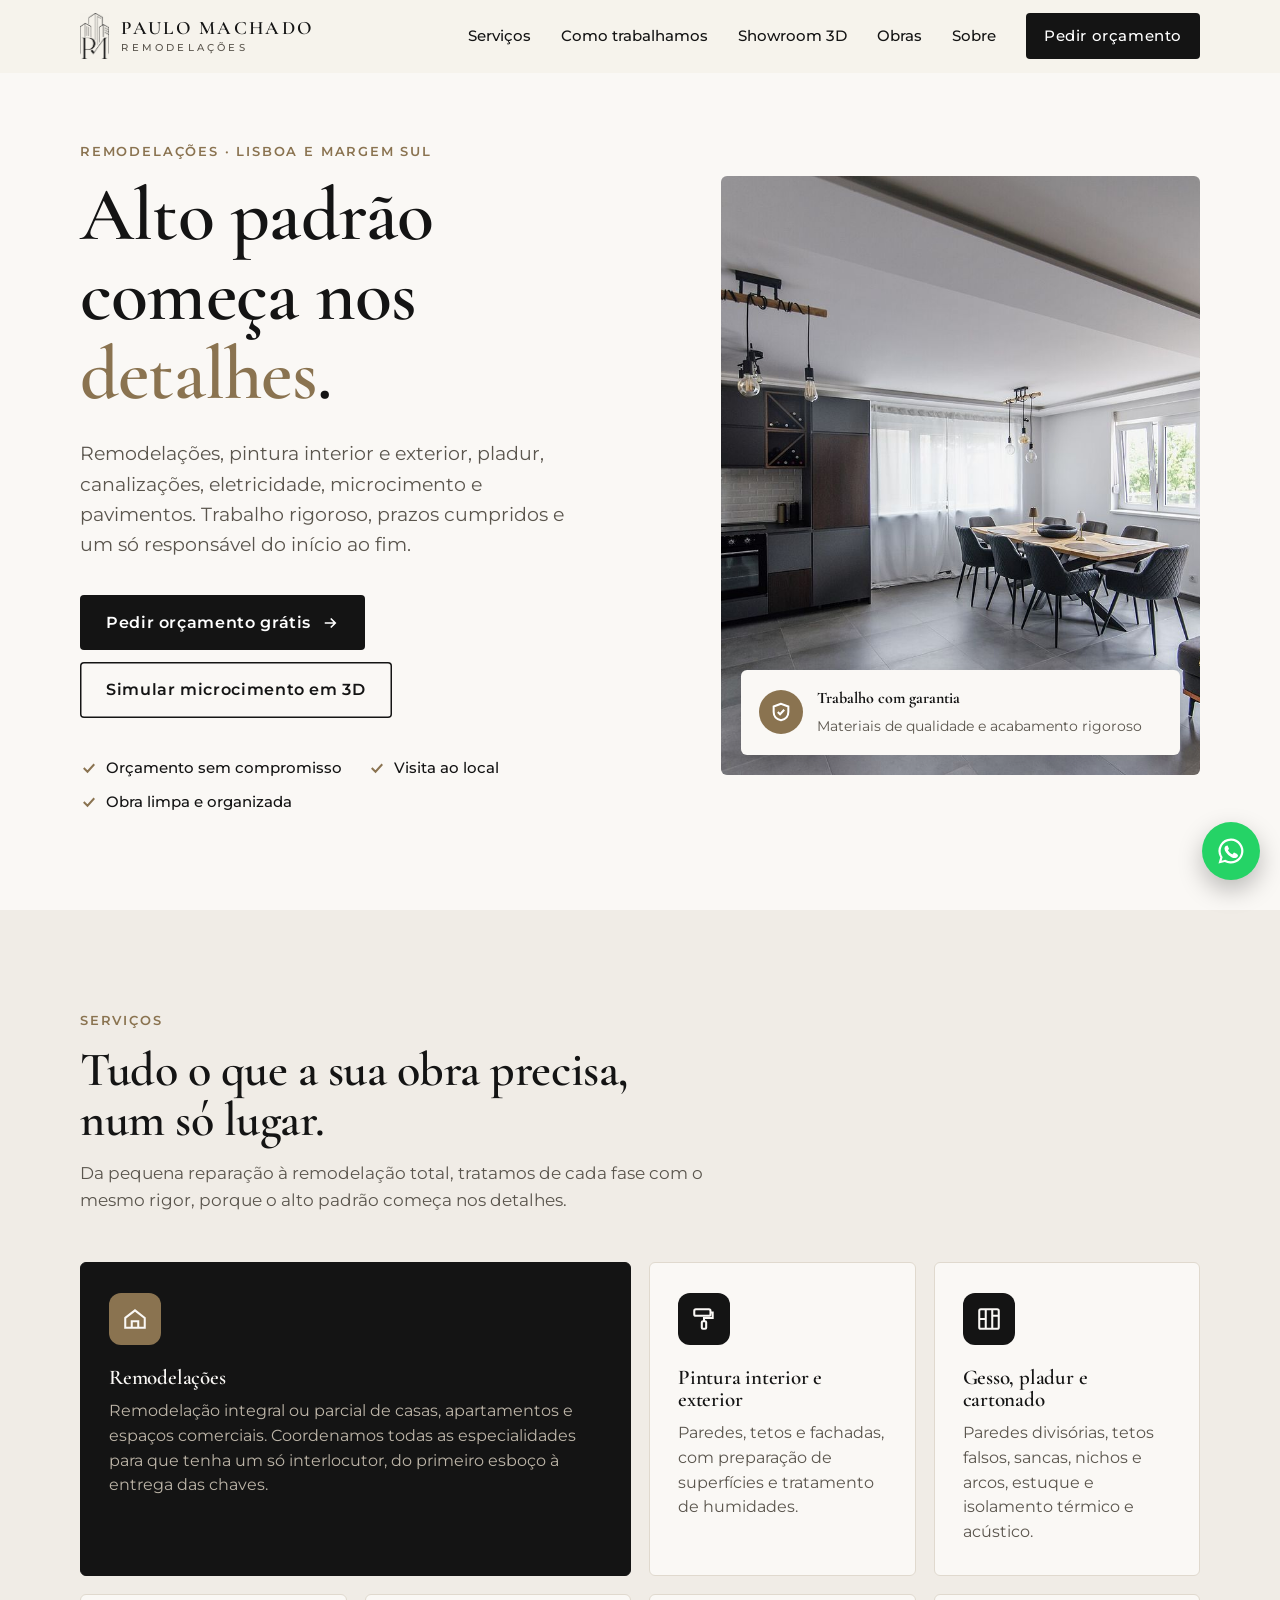
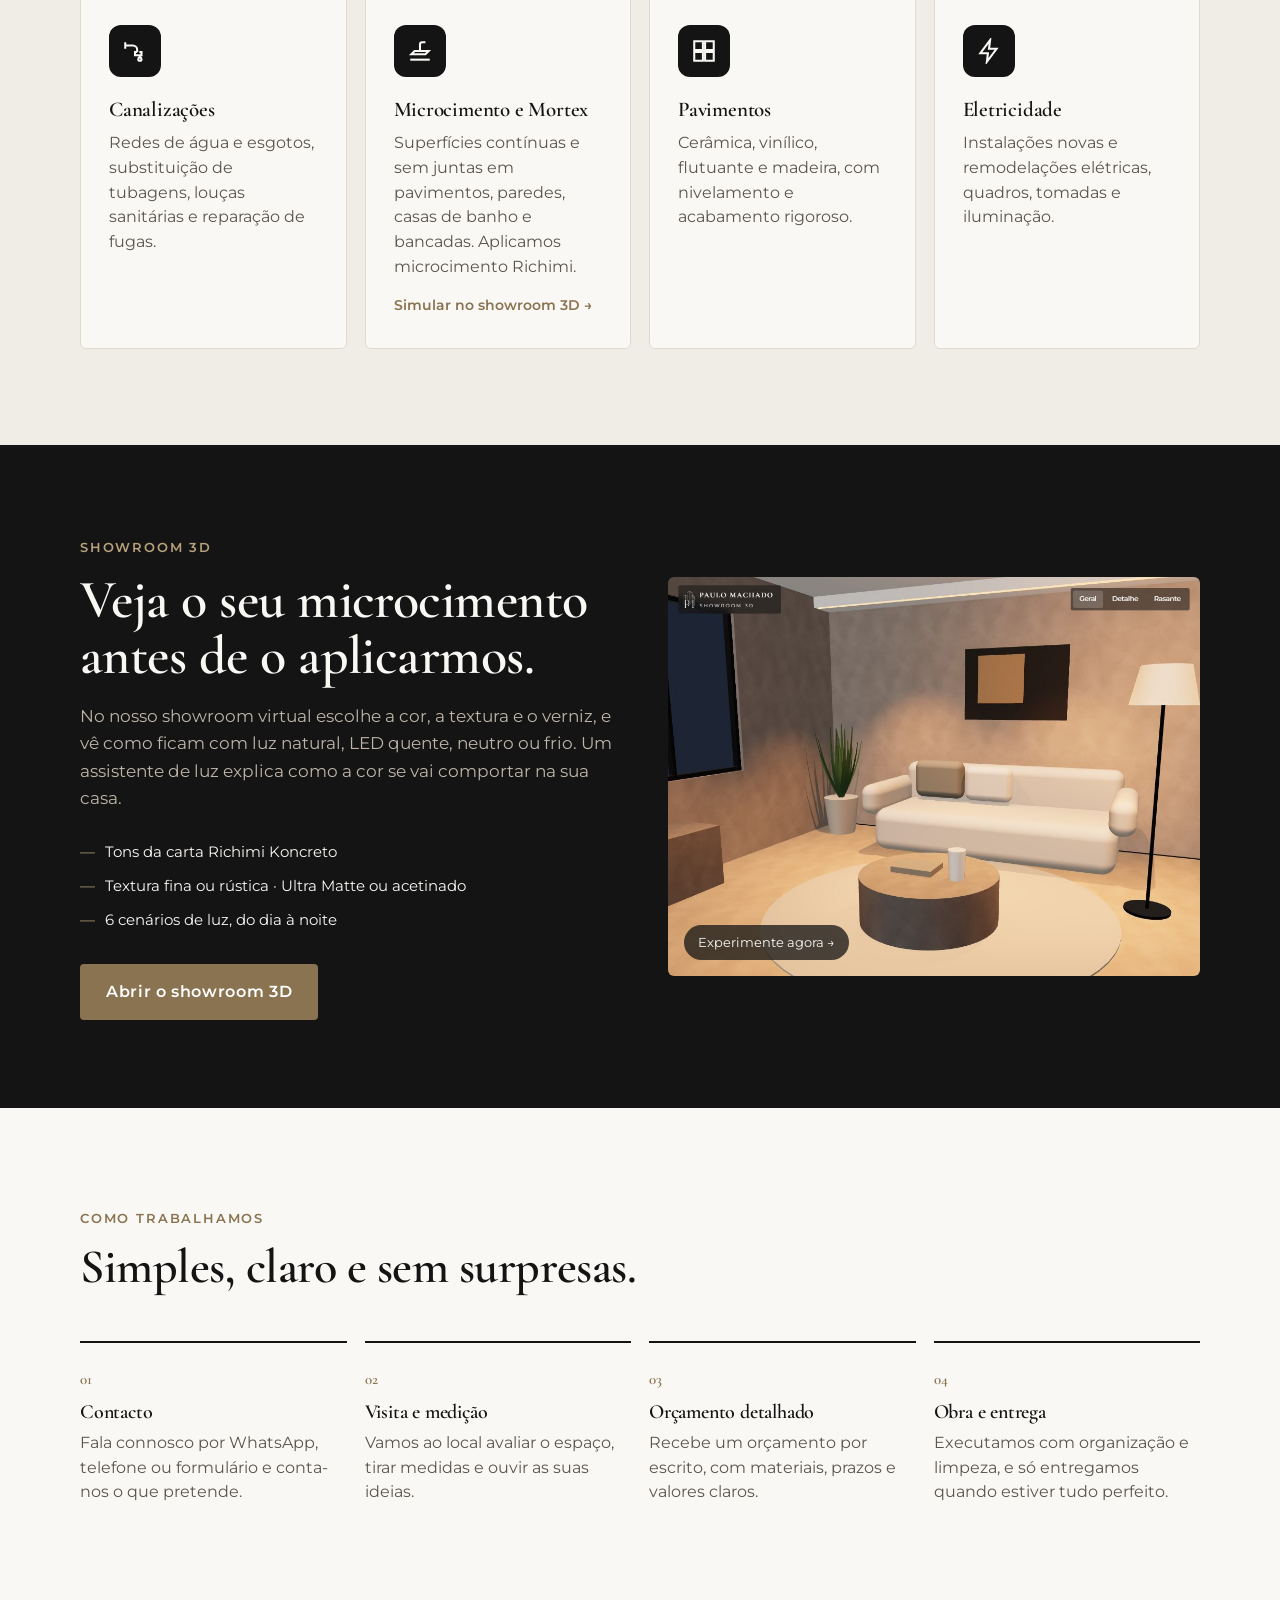
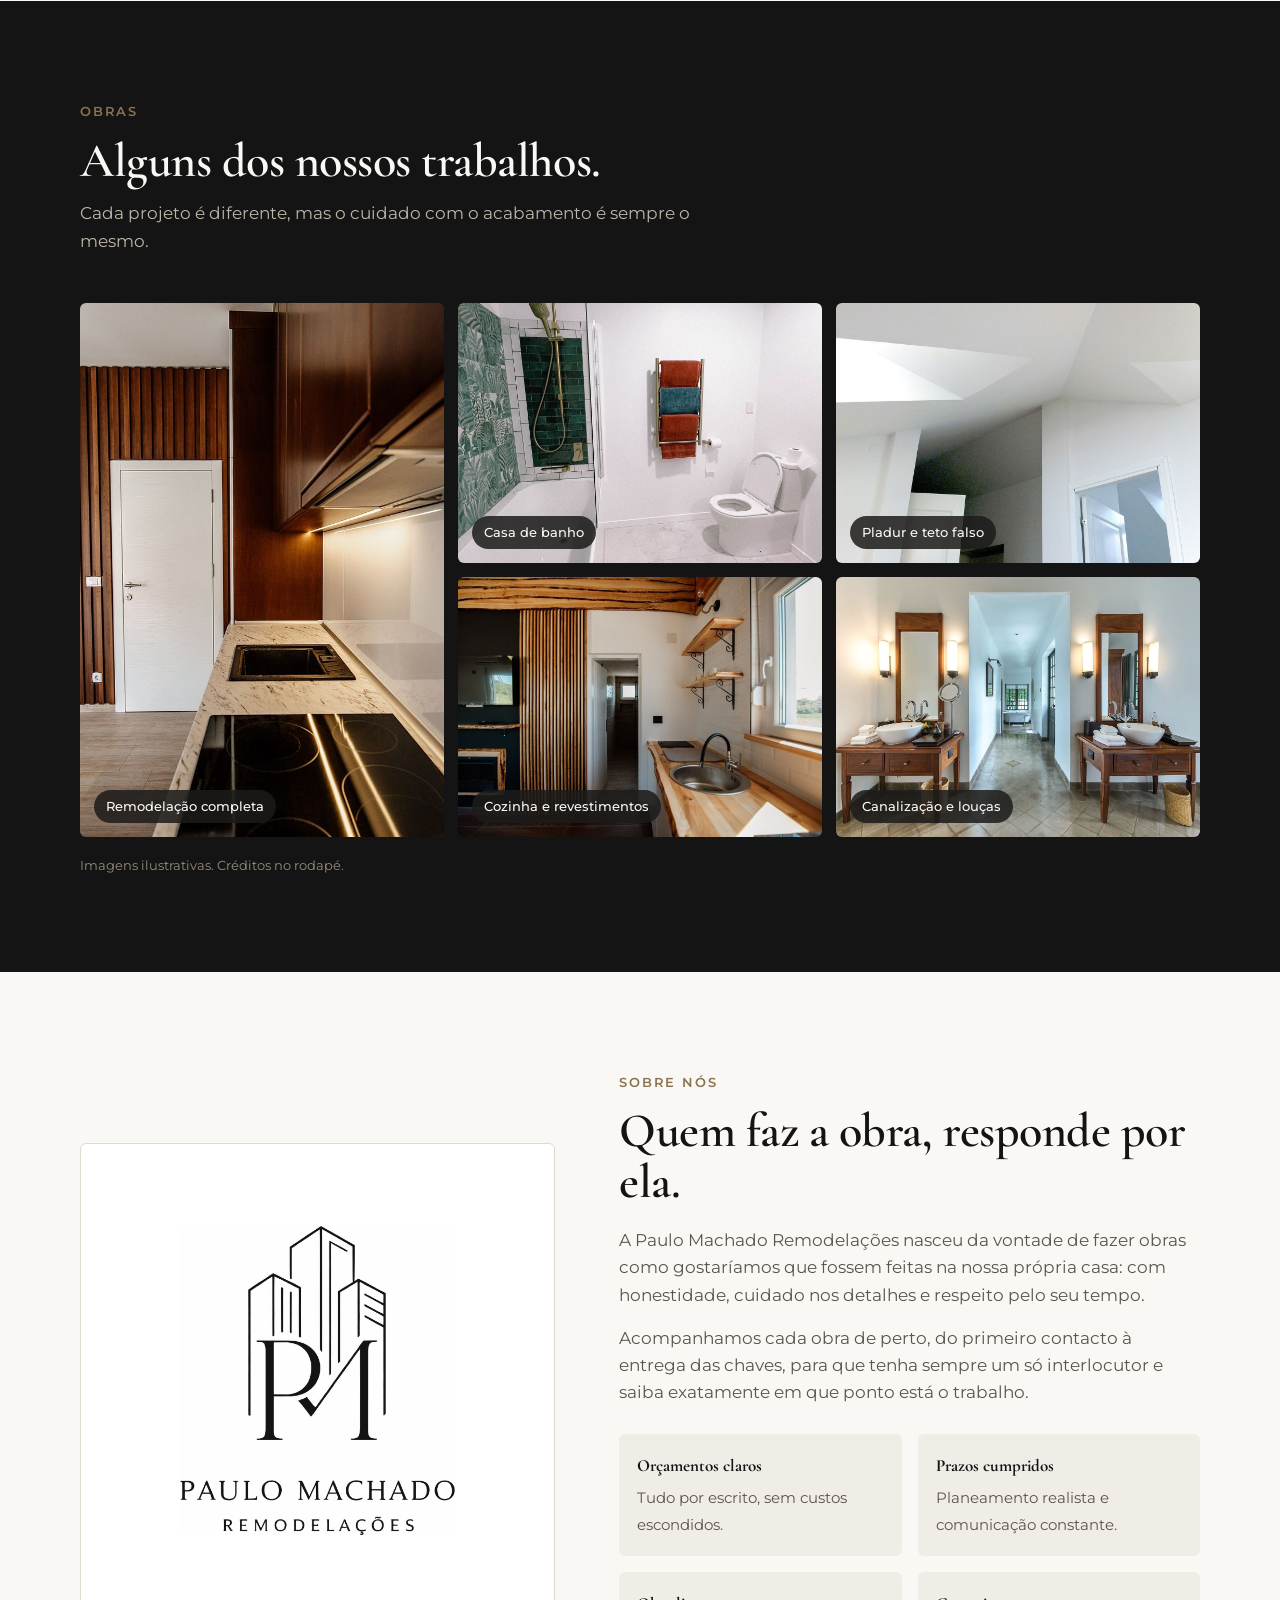
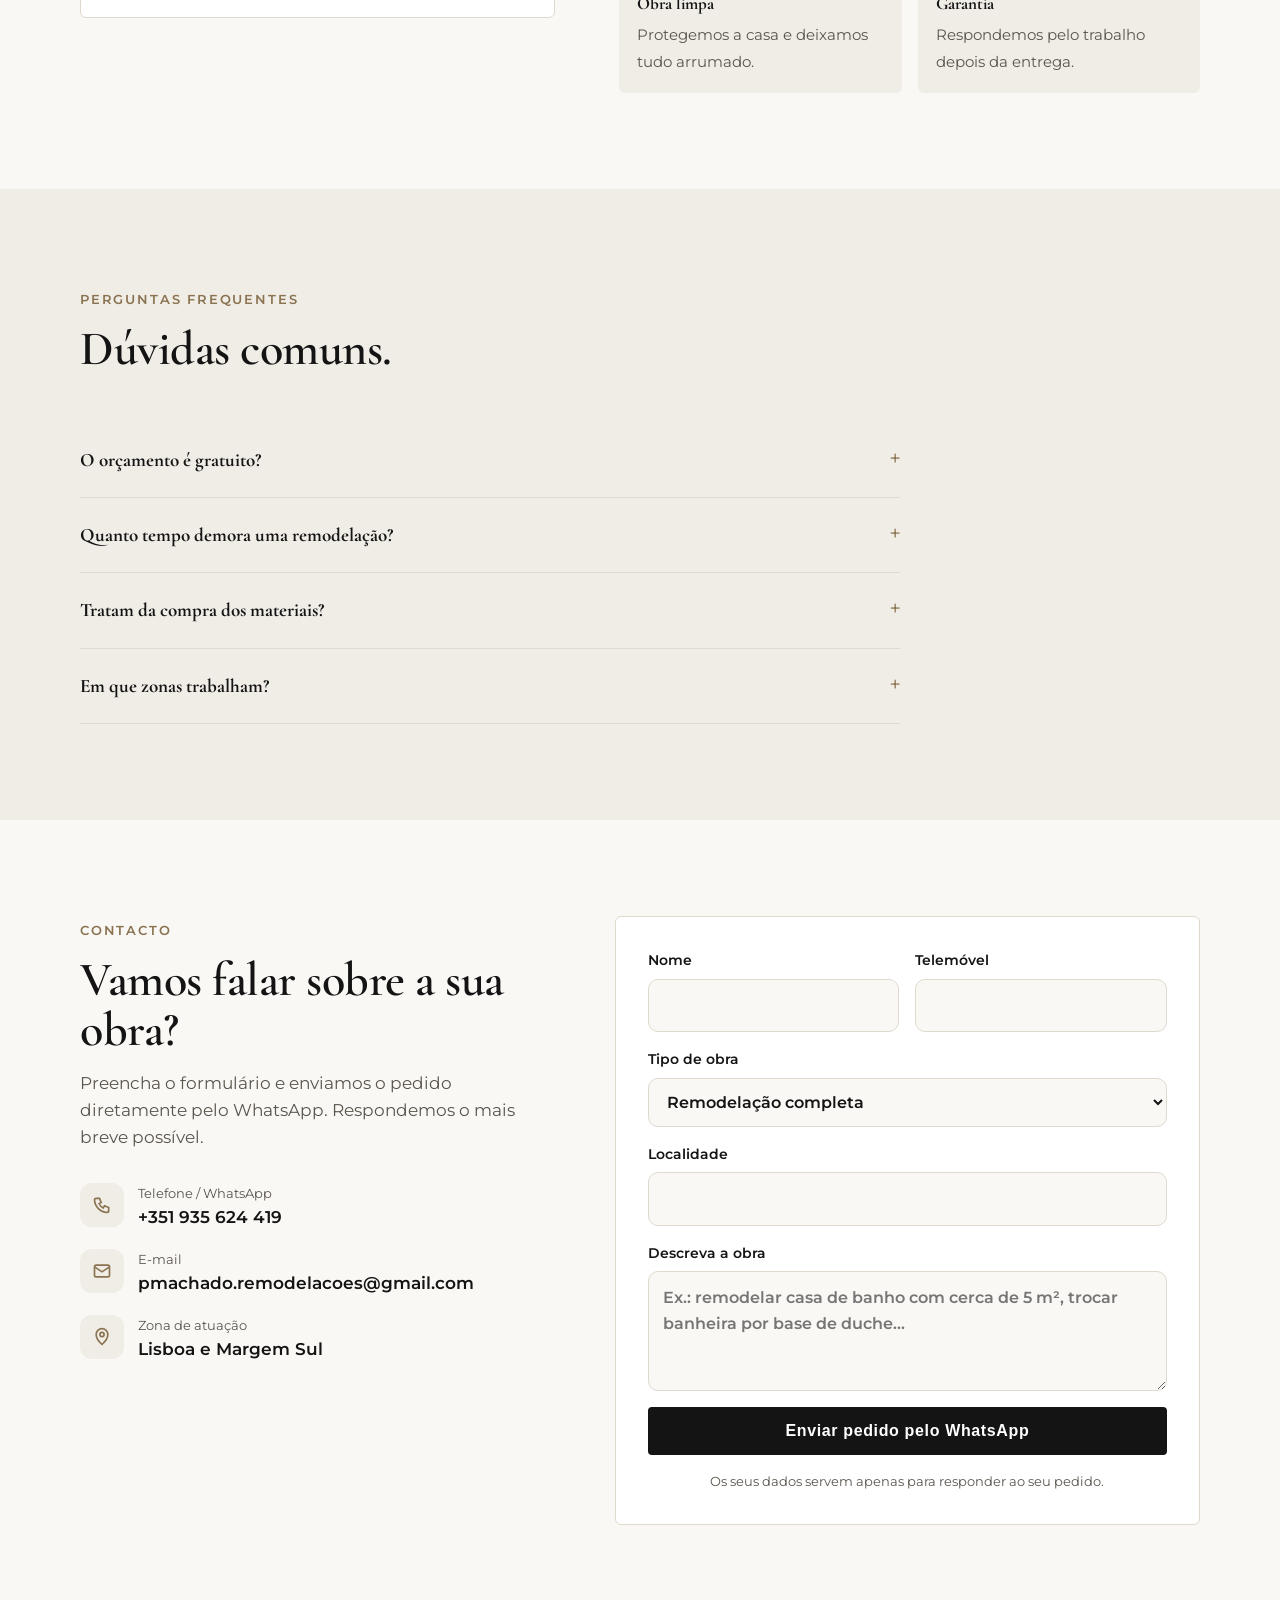
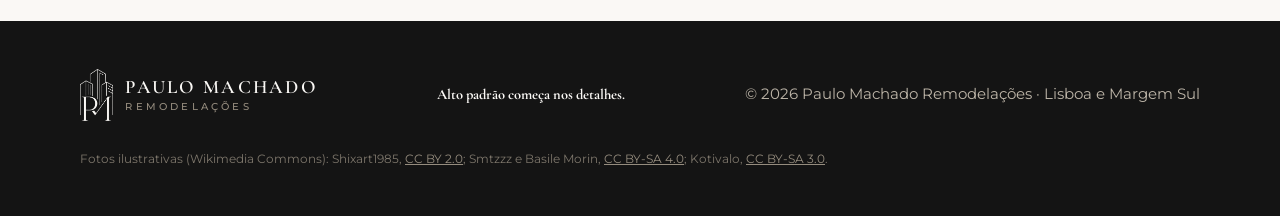
==== index.html @ bcd4f2b0 "Site Paulo Machado Remodelações com showroom 3D de microcimento Co-Authored-By: Claude Opus 5.5 <nor" ====
<!doctype html>
<html lang="pt-PT">
<head>
<meta charset="utf-8">
<meta name="viewport" content="width=device-width, initial-scale=1">
<title>Paulo Machado Remodelações</title>
<meta name="description" content="Paulo Machado Remodelações, Lisboa e Margem Sul: remodelações, pintura interior e exterior, pladur, canalizações, microcimento, pavimentos e eletricidade. Alto padrão começa nos detalhes. Orçamento grátis.">
<link rel="icon" type="image/png" href="img/icone.png">
<link rel="apple-touch-icon" href="img/icone.png">
<meta property="og:image" content="https://pmremodelacoes.pt/img/hero.jpg">
<link rel="canonical" href="https://pmremodelacoes.pt/">
<meta property="og:title" content="Paulo Machado Remodelações">
<meta property="og:description" content="Alto padrão começa nos detalhes. Remodelações em Lisboa e Margem Sul.">
<meta property="og:type" content="website">
<meta property="og:url" content="https://pmremodelacoes.pt/">
<script type="application/ld+json">
{"@context":"https://schema.org","@type":"HomeAndConstructionBusiness","name":"Paulo Machado Remodelações","slogan":"Alto padrão começa nos detalhes","url":"https://pmremodelacoes.pt/","telephone":"+351935624419","email":"pmachado.remodelacoes@gmail.com","areaServed":["Lisboa","Almada","Seixal","Barreiro","Moita","Montijo","Sesimbra","Palmela","Setúbal"],"address":{"@type":"PostalAddress","addressRegion":"Lisboa e Setúbal","addressCountry":"PT"}}
</script>
<link rel="preconnect" href="https://fonts.googleapis.com">
<link rel="preconnect" href="https://fonts.gstatic.com" crossorigin>
<link href="https://fonts.googleapis.com/css2?family=Cormorant+Garamond:wght@500;600;700&family=Montserrat:wght@400;500;600&display=swap" rel="stylesheet">
<style>
:root{
  --bg:#faf8f5; --bg2:#f0ece6; --ink:#141414; --ink2:#5a554d; --line:#e0d9ce;
  --acc:#8a7350; --acc-d:#6f5b3c; --acc-l:#b8a27c; --dark:#141414; --on-dark:#faf8f5;
  --r:6px; --max:1160px;
}
*{box-sizing:border-box;margin:0;padding:0}
html{scroll-behavior:smooth}
body{background:var(--bg);color:var(--ink);font:400 17px/1.6 Montserrat,system-ui,sans-serif;-webkit-font-smoothing:antialiased}
h1,h2,h3{font-family:'Cormorant Garamond',Georgia,serif;font-weight:600;line-height:1.05;letter-spacing:-.01em}
a{color:inherit}
img,svg{display:block}
.wrap{max-width:var(--max);margin:0 auto;padding:0 20px}
.btn{display:inline-flex;align-items:center;gap:10px;background:var(--dark);color:#fff;text-decoration:none;font-weight:600;padding:15px 26px;border-radius:4px;letter-spacing:.04em;border:0;cursor:pointer;font-size:16px;transition:background .2s,transform .2s}
.btn:hover{background:var(--acc);transform:translateY(-1px)}
.btn.ghost{background:transparent;color:var(--ink);box-shadow:inset 0 0 0 1.5px var(--ink)}
.btn.ghost:hover{background:var(--ink);color:var(--bg)}
.eyebrow{display:inline-block;font-size:13px;font-weight:600;letter-spacing:.14em;text-transform:uppercase;color:var(--acc);margin-bottom:14px}
section{padding:96px 0}
.sec-head{max-width:640px;margin-bottom:48px}
.sec-head h2{font-size:clamp(32px,4.4vw,48px);font-weight:600}
.sec-head p{color:var(--ink2);margin-top:14px}

/* Header */
header{position:sticky;top:0;z-index:50;background:rgba(246,242,235,.92);backdrop-filter:blur(10px);border-bottom:1px solid transparent;transition:border-color .2s}
header.scrolled{border-color:var(--line)}
.nav{display:flex;align-items:center;justify-content:space-between;height:72px}
.logo{display:flex;align-items:center;gap:12px;text-decoration:none}
.logo-mark{height:46px;width:auto}
.logo-text{font-family:'Cormorant Garamond',Georgia,serif;font-weight:600;font-size:19px;line-height:1;letter-spacing:.12em;text-transform:uppercase}
.logo-text small{display:block;font:500 10px Montserrat,sans-serif;letter-spacing:.32em;text-transform:uppercase;color:var(--ink2);margin-top:4px}
.menu{display:flex;align-items:center;gap:30px;list-style:none}
.menu a{text-decoration:none;font-weight:500;font-size:15px}
.menu a:not(.btn):hover{color:var(--acc)}
.menu .btn{padding:11px 18px;font-size:15px}
.burger{display:none;background:none;border:0;width:44px;height:44px;cursor:pointer}
.burger span{display:block;width:22px;height:2px;background:var(--ink);margin:5px auto;transition:.2s}

/* Hero */
.hero{padding:64px 0 96px}
.hero-grid{display:grid;grid-template-columns:1.1fr .9fr;gap:56px;align-items:center}
.hero h1{font-size:clamp(40px,6.2vw,76px);font-weight:600}
.hero h1 em{font-style:normal;color:var(--acc)}
.hero p.lead{font-size:19px;color:var(--ink2);margin:24px 0 34px;max-width:520px}
.hero-ctas{display:flex;flex-wrap:wrap;gap:12px}
.hero-points{display:flex;flex-wrap:wrap;gap:10px 26px;margin-top:38px;list-style:none;font-size:15px;font-weight:500}
.hero-points li{display:flex;align-items:center;gap:8px}
.hero-points svg{color:var(--acc)}
.hero-art{position:relative;aspect-ratio:4/5;border-radius:6px;overflow:hidden;background:var(--dark)}
.hero-art>img{width:100%;height:100%;object-fit:cover}
.hero-badge{position:absolute;left:20px;bottom:20px;right:20px;background:var(--bg);border-radius:var(--r);padding:16px 18px;display:flex;gap:14px;align-items:center;box-shadow:0 12px 30px rgba(0,0,0,.18)}
.hero-badge b{font-family:'Cormorant Garamond',Georgia,serif;font-size:16px;display:block}
.hero-badge span{font-size:14px;color:var(--ink2)}
.hero-badge .ic{flex:none;width:44px;height:44px;border-radius:50%;background:var(--acc);display:grid;place-items:center;color:#fff}

/* Serviços */
#servicos{background:var(--bg2)}
.svc-grid{display:grid;grid-template-columns:repeat(4,1fr);gap:18px}
.svc.wide{grid-column:span 2;background:var(--dark);color:var(--on-dark);border-color:var(--dark)}
.svc.wide p{color:#bdb5a8}
.svc.wide .ic{background:var(--acc)}
.svc{background:var(--bg);border-radius:var(--r);padding:30px 28px;border:1px solid var(--line);transition:transform .25s,box-shadow .25s}
.svc:hover{transform:translateY(-4px);box-shadow:0 16px 34px rgba(29,28,26,.08)}
.svc .ic{width:52px;height:52px;border-radius:12px;background:var(--dark);color:var(--on-dark);display:grid;place-items:center;margin-bottom:22px}
.svc h3{font-size:21px;margin-bottom:10px}
.svc p{color:var(--ink2);font-size:15.5px}
.svc-link{display:inline-block;margin-top:14px;font-weight:600;font-size:14px;color:var(--acc);text-decoration:none}
.svc-link:hover{text-decoration:underline}
.show{background:var(--dark);color:var(--on-dark);padding:0}
.show-grid{display:grid;grid-template-columns:1fr 1fr;align-items:center;gap:56px;padding:88px 20px}
.show h2{font-size:clamp(34px,4.6vw,54px)}
.show p{color:#bdb5a8;margin:18px 0 28px}
.show ul{list-style:none;display:grid;gap:10px;margin-bottom:32px;font-size:15px}
.show li::before{content:'—';color:var(--acc-l);margin-right:10px}
.show .btn{background:var(--acc)}
.show .btn:hover{background:#a58c63}
.show-img{position:relative;aspect-ratio:4/3;border-radius:6px;overflow:hidden;display:block}
.show-img img{width:100%;height:100%;object-fit:cover;transition:transform .6s}
.show-img:hover img{transform:scale(1.03)}
.show-img span{position:absolute;left:16px;bottom:16px;background:rgba(20,20,20,.75);padding:7px 14px;border-radius:999px;font-size:13px}
@media (max-width:960px){.show-grid{grid-template-columns:1fr;gap:36px;padding:72px 20px}}

/* Processo */
.steps{display:grid;grid-template-columns:repeat(4,1fr);gap:18px;counter-reset:s;list-style:none}
.step{border-top:2px solid var(--ink);padding-top:22px}
.step::before{counter-increment:s;content:"0" counter(s);font-family:'Cormorant Garamond',Georgia,serif;font-weight:600;font-size:15px;color:var(--acc)}
.step h3{font-size:20px;margin:10px 0 8px}
.step p{color:var(--ink2);font-size:15.5px}

/* Obras */
#obras{background:var(--dark);color:var(--on-dark)}
#obras .sec-head p{color:#bdb5a8}
.gal{display:grid;grid-template-columns:repeat(3,1fr);grid-auto-rows:260px;gap:14px}
.gal figure{position:relative;border-radius:var(--r);overflow:hidden;background:#232220;display:grid;place-items:center;text-align:center;color:#958c7e;font-size:14px}
.gal figure.big{grid-row:span 2}
.gal figure img{position:absolute;inset:0;width:100%;height:100%;object-fit:cover;transition:transform .6s}
.gal figure:hover img{transform:scale(1.04)}
.gal-note{margin-top:18px;font-size:13px;color:#958c7e}
.gal figcaption{position:absolute;left:14px;bottom:14px;background:rgba(29,28,26,.85);color:var(--on-dark);padding:6px 12px;border-radius:999px;font-size:13px;font-weight:500}
.gal .ph svg{margin:0 auto 10px;opacity:.7}

/* Sobre */
.about{display:grid;grid-template-columns:.9fr 1.1fr;gap:64px;align-items:center}
.about-photo{aspect-ratio:1;border-radius:6px;background:#fff;border:1px solid var(--line);display:grid;place-items:center;color:var(--ink2);font-size:14px;text-align:center}
.about-photo img{width:58%;height:auto}
.about h2{font-size:clamp(32px,4.4vw,48px);font-weight:600;margin-bottom:20px}
.about p{color:var(--ink2);margin-bottom:16px}
.vals{display:grid;grid-template-columns:1fr 1fr;gap:16px;margin-top:28px;list-style:none}
.vals li{background:var(--bg2);border-radius:var(--r);padding:18px}
.vals b{display:block;font-family:'Cormorant Garamond',Georgia,serif;font-size:17px;margin-bottom:4px}
.vals span{font-size:14.5px;color:var(--ink2)}

/* FAQ */
#faq{background:var(--bg2)}
.faq{max-width:820px}
.faq details{border-bottom:1px solid var(--line);padding:22px 0}
.faq summary{font-family:'Cormorant Garamond',Georgia,serif;font-weight:700;font-size:19px;cursor:pointer;list-style:none;display:flex;justify-content:space-between;gap:20px}
.faq summary::-webkit-details-marker{display:none}
.faq summary::after{content:"+";color:var(--acc);font-size:26px;line-height:.8;transition:transform .2s}
.faq details[open] summary::after{transform:rotate(45deg)}
.faq details p{color:var(--ink2);margin-top:12px}

/* Contacto */
.contact{display:grid;grid-template-columns:.9fr 1.1fr;gap:56px}
.contact h2{font-size:clamp(32px,4.4vw,48px);font-weight:600}
.contact-info{list-style:none;margin-top:32px;display:grid;gap:18px}
.contact-info li{display:flex;gap:14px;align-items:flex-start}
.contact-info .ic{flex:none;width:44px;height:44px;border-radius:12px;background:var(--bg2);display:grid;place-items:center;color:var(--acc)}
.contact-info small{display:block;font-size:13px;color:var(--ink2)}
.contact-info a,.contact-info b{font-weight:600;text-decoration:none}
.contact>*,.contact-info div{min-width:0}
.contact-info a{overflow-wrap:anywhere}
form{background:#fff;border:1px solid var(--line);border-radius:6px;padding:32px;display:grid;gap:16px;grid-template-columns:1fr 1fr}
form .full{grid-column:1/-1}
label{font-size:14px;font-weight:600;display:grid;gap:7px}
input,select,textarea{font:inherit;font-size:16px;padding:13px 14px;border:1.5px solid var(--line);border-radius:10px;background:var(--bg);color:var(--ink);width:100%}
input:focus,select:focus,textarea:focus{outline:none;border-color:var(--acc)}
textarea{min-height:120px;resize:vertical}
form .btn{justify-content:center;width:100%}
form .note{font-size:13px;color:var(--ink2);text-align:center}

/* Footer */
footer{background:var(--dark);color:#bdb5a8;padding:48px 0;font-size:14.5px}
.foot{display:flex;flex-wrap:wrap;justify-content:space-between;gap:20px;align-items:center}
footer .logo-text{color:var(--on-dark)}
.credits{margin-top:28px;font-size:12px;color:#7d766b}
.credits a{color:#958c7e}
footer .logo-text small{color:#958c7e}
footer .logo-mark{height:52px}

/* WhatsApp flutuante */
.wa{position:fixed;right:20px;bottom:20px;z-index:60;width:58px;height:58px;border-radius:50%;background:#25d366;display:grid;place-items:center;box-shadow:0 10px 24px rgba(0,0,0,.25);transition:transform .2s}
.wa:hover{transform:scale(1.07)}

.reveal{opacity:0;transform:translateY(18px);transition:opacity .7s,transform .7s}
.reveal.in{opacity:1;transform:none}
@media (prefers-reduced-motion:reduce){.reveal{opacity:1;transform:none;transition:none}html{scroll-behavior:auto}}

@media (max-width:960px){
  .hero-grid,.about,.contact{grid-template-columns:1fr;gap:40px}
  .hero-art{aspect-ratio:16/11}
  .svc-grid{grid-template-columns:1fr 1fr}
  .steps{grid-template-columns:1fr 1fr;gap:28px}
  .gal{grid-template-columns:1fr 1fr;grid-auto-rows:200px}
  .about-photo{aspect-ratio:16/10}
}
@media (max-width:760px){
  section{padding:72px 0}
  .burger{display:block}
  .menu{position:fixed;top:72px;left:0;right:0;flex-direction:column;align-items:stretch;gap:0;background:var(--bg);border-bottom:1px solid var(--line);padding:8px 20px 20px;transform:translateY(-12px);opacity:0;pointer-events:none;transition:.2s}
  .menu.open{transform:none;opacity:1;pointer-events:auto}
  .menu a:not(.btn){display:block;padding:14px 0;border-bottom:1px solid var(--line)}
  .menu .btn{margin-top:16px;justify-content:center;width:100%}
  .burger.open span:nth-child(1){transform:translateY(7px) rotate(45deg)}
  .burger.open span:nth-child(2){opacity:0}
  .burger.open span:nth-child(3){transform:translateY(-7px) rotate(-45deg)}
}
@media (max-width:560px){
  .svc-grid,.steps,.vals{grid-template-columns:1fr}
  .svc.wide{grid-column:auto}
  .gal{grid-template-columns:1fr;grid-auto-rows:220px}
  .gal figure.big{grid-row:span 1}
  form{grid-template-columns:1fr;padding:22px}
}
</style>
</head>
<body>

<header id="top">
  <div class="wrap nav">
    <a href="#top" class="logo" aria-label="Paulo Machado Remodelações, início">
      <img class="logo-mark" src="img/simbolo.png" alt="" width="255" height="398">
      <span class="logo-text">Paulo Machado<small>Remodelações</small></span>
    </a>
    <button class="burger" aria-label="Abrir menu" aria-expanded="false"><span></span><span></span><span></span></button>
    <ul class="menu">
      <li><a href="#servicos">Serviços</a></li>
      <li><a href="#processo">Como trabalhamos</a></li>
      <li><a href="showroom.html">Showroom 3D</a></li>
      <li><a href="#obras">Obras</a></li>
      <li><a href="#sobre">Sobre</a></li>
      <li><a href="#contacto" class="btn">Pedir orçamento</a></li>
    </ul>
  </div>
</header>

<main>
<section class="hero">
  <div class="wrap hero-grid">
    <div class="reveal">
      <span class="eyebrow">Remodelações · Lisboa e Margem Sul</span>
      <h1>Alto padrão começa nos <em>detalhes</em>.</h1>
      <p class="lead">Remodelações, pintura interior e exterior, pladur, canalizações, eletricidade, microcimento e pavimentos. Trabalho rigoroso, prazos cumpridos e um só responsável do início ao fim.</p>
      <div class="hero-ctas">
        <a href="#contacto" class="btn">Pedir orçamento grátis
          <svg width="18" height="18" viewBox="0 0 24 24" fill="none" stroke="currentColor" stroke-width="2.2"><path d="M5 12h14M13 6l6 6-6 6"/></svg></a>
        <a href="showroom.html" class="btn ghost">Simular microcimento em 3D</a>
      </div>
      <ul class="hero-points">
        <li><svg width="18" height="18" viewBox="0 0 24 24" fill="none" stroke="currentColor" stroke-width="2.6"><path d="m5 12 5 5 9-10"/></svg>Orçamento sem compromisso</li>
        <li><svg width="18" height="18" viewBox="0 0 24 24" fill="none" stroke="currentColor" stroke-width="2.6"><path d="m5 12 5 5 9-10"/></svg>Visita ao local</li>
        <li><svg width="18" height="18" viewBox="0 0 24 24" fill="none" stroke="currentColor" stroke-width="2.6"><path d="m5 12 5 5 9-10"/></svg>Obra limpa e organizada</li>
      </ul>
    </div>
    <div class="hero-art reveal">
      <img src="img/hero.jpg" alt="Sala e cozinha em open space remodeladas, com pavimento cinzento e janelas amplas" width="1400" height="933" fetchpriority="high">
      <div class="hero-badge">
        <span class="ic"><svg width="22" height="22" viewBox="0 0 24 24" fill="none" stroke="currentColor" stroke-width="2.2"><path d="M12 3 4 6v6c0 5 3.5 8 8 9 4.5-1 8-4 8-9V6z"/><path d="m8.5 12 2.5 2.5 4.5-5"/></svg></span>
        <div><b>Trabalho com garantia</b><span>Materiais de qualidade e acabamento rigoroso</span></div>
      </div>
    </div>
  </div>
</section>

<section id="servicos">
  <div class="wrap">
    <div class="sec-head reveal">
      <span class="eyebrow">Serviços</span>
      <h2>Tudo o que a sua obra precisa, num só lugar.</h2>
      <p>Da pequena reparação à remodelação total, tratamos de cada fase com o mesmo rigor, porque o alto padrão começa nos detalhes.</p>
    </div>
    <div class="svc-grid">
      <article class="svc wide reveal">
        <div class="ic"><svg width="26" height="26" viewBox="0 0 24 24" fill="none" stroke="currentColor" stroke-width="1.9"><path d="M3 11 12 4l9 7v9H3z"/><path d="M9 20v-6h6v6"/></svg></div>
        <h3>Remodelações</h3>
        <p>Remodelação integral ou parcial de casas, apartamentos e espaços comerciais. Coordenamos todas as especialidades para que tenha um só interlocutor, do primeiro esboço à entrega das chaves.</p>
      </article>
      <article class="svc reveal">
        <div class="ic"><svg width="26" height="26" viewBox="0 0 24 24" fill="none" stroke="currentColor" stroke-width="1.9"><rect x="3" y="3" width="15" height="6" rx="1.5"/><path d="M18 6h2v5h-8v3"/><rect x="10" y="14" width="4" height="7" rx="1"/></svg></div>
        <h3>Pintura interior e exterior</h3>
        <p>Paredes, tetos e fachadas, com preparação de superfícies e tratamento de humidades.</p>
      </article>
      <article class="svc reveal">
        <div class="ic"><svg width="26" height="26" viewBox="0 0 24 24" fill="none" stroke="currentColor" stroke-width="1.9"><rect x="3" y="3" width="18" height="18" rx="1.5"/><path d="M9 3v18M15 3v18M3 12h6M15 9h6"/></svg></div>
        <h3>Gesso, pladur e cartonado</h3>
        <p>Paredes divisórias, tetos falsos, sancas, nichos e arcos, estuque e isolamento térmico e acústico.</p>
      </article>
      <article class="svc reveal">
        <div class="ic"><svg width="26" height="26" viewBox="0 0 24 24" fill="none" stroke="currentColor" stroke-width="1.9"><path d="M3 7h7a4 4 0 0 1 4 4v2"/><path d="M3 4v6M14 13h-2v3h6v-3h-2"/><path d="M15 19.5c0 1 .7 1.5 1.5 1.5s1.5-.5 1.5-1.5-1.5-2.5-1.5-2.5-1.5 1.5-1.5 2.5"/></svg></div>
        <h3>Canalizações</h3>
        <p>Redes de água e esgotos, substituição de tubagens, louças sanitárias e reparação de fugas.</p>
      </article>
      <article class="svc reveal">
        <div class="ic"><svg width="26" height="26" viewBox="0 0 24 24" fill="none" stroke="currentColor" stroke-width="1.9"><path d="M4 15h13l3-3H7z"/><path d="M12 12V6a2 2 0 0 1 2-2h3"/><path d="M3 20h18"/></svg></div>
        <h3>Microcimento e Mortex</h3>
        <p>Superfícies contínuas e sem juntas em pavimentos, paredes, casas de banho e bancadas. Aplicamos microcimento Richimi.</p>
        <a class="svc-link" href="showroom.html">Simular no showroom 3D →</a>
      </article>
      <article class="svc reveal">
        <div class="ic"><svg width="26" height="26" viewBox="0 0 24 24" fill="none" stroke="currentColor" stroke-width="1.9"><path d="M3 3h8v8H3zM13 3h8v8h-8zM3 13h8v8H3zM13 13h8v8h-8z"/></svg></div>
        <h3>Pavimentos</h3>
        <p>Cerâmica, vinílico, flutuante e madeira, com nivelamento e acabamento rigoroso.</p>
      </article>
      <article class="svc reveal">
        <div class="ic"><svg width="26" height="26" viewBox="0 0 24 24" fill="none" stroke="currentColor" stroke-width="1.9"><path d="M13 2 4 14h7l-1 8 9-12h-7z"/></svg></div>
        <h3>Eletricidade</h3>
        <p>Instalações novas e remodelações elétricas, quadros, tomadas e iluminação.</p>
      </article>
    </div>
  </div>
</section>

<section class="show" id="showroom">
  <div class="wrap show-grid">
    <div class="reveal">
      <span class="eyebrow" style="color:var(--acc-l)">Showroom 3D</span>
      <h2>Veja o seu microcimento antes de o aplicarmos.</h2>
      <p>No nosso showroom virtual escolhe a cor, a textura e o verniz, e vê como ficam com luz natural, LED quente, neutro ou frio. Um assistente de luz explica como a cor se vai comportar na sua casa.</p>
      <ul><li>Tons da carta Richimi Koncreto</li><li>Textura fina ou rústica · Ultra Matte ou acetinado</li><li>6 cenários de luz, do dia à noite</li></ul>
      <a class="btn" href="showroom.html">Abrir o showroom 3D</a>
    </div>
    <a class="show-img reveal" href="showroom.html"><img src="img/showroom.jpg" alt="Casa de banho em microcimento no showroom 3D" loading="lazy"><span>Experimente agora →</span></a>
  </div>
</section>

<section id="processo">
  <div class="wrap">
    <div class="sec-head reveal">
      <span class="eyebrow">Como trabalhamos</span>
      <h2>Simples, claro e sem surpresas.</h2>
    </div>
    <ol class="steps">
      <li class="step reveal"><h3>Contacto</h3><p>Fala connosco por WhatsApp, telefone ou formulário e conta-nos o que pretende.</p></li>
      <li class="step reveal"><h3>Visita e medição</h3><p>Vamos ao local avaliar o espaço, tirar medidas e ouvir as suas ideias.</p></li>
      <li class="step reveal"><h3>Orçamento detalhado</h3><p>Recebe um orçamento por escrito, com materiais, prazos e valores claros.</p></li>
      <li class="step reveal"><h3>Obra e entrega</h3><p>Executamos com organização e limpeza, e só entregamos quando estiver tudo perfeito.</p></li>
    </ol>
  </div>
</section>

<section id="obras">
  <div class="wrap">
    <div class="sec-head reveal">
      <span class="eyebrow">Obras</span>
      <h2>Alguns dos nossos trabalhos.</h2>
      <p>Cada projeto é diferente, mas o cuidado com o acabamento é sempre o mesmo.</p>
    </div>
    <!-- Para pôr fotos reais: dentro de cada <figure>, trocar o <div class="ph"> por <img src="img/obra1.jpg" alt="Descrição"> -->
    <div class="gal">
      <figure class="big reveal"><img src="img/obra-pavimentos.jpg" alt="Sala com cozinha aberta, pavimento em madeira e revestimento ripado" loading="lazy"><figcaption>Remodelação completa</figcaption></figure>
      <figure class="reveal"><img src="img/obra-wc.jpg" alt="Casa de banho remodelada em branco com base de duche" loading="lazy"><figcaption>Casa de banho</figcaption></figure>
      <figure class="reveal"><img src="img/obra-pladur.jpg" alt="Teto e paredes em pladur com acabamento liso" loading="lazy"><figcaption>Pladur e teto falso</figcaption></figure>
      <figure class="reveal"><img src="img/obra-cozinha.jpg" alt="Cozinha com bancada em madeira e parede ripada" loading="lazy"><figcaption>Cozinha e revestimentos</figcaption></figure>
      <figure class="reveal"><img src="img/obra-wc2.jpg" alt="Casa de banho com pavimento em mosaico e lavatórios" loading="lazy"><figcaption>Canalização e louças</figcaption></figure>
    </div>
    <p class="gal-note">Imagens ilustrativas. Créditos no rodapé.</p>
  </div>
</section>

<section id="sobre">
  <div class="wrap about">
    <!-- Para pôr uma foto do Paulo ou da equipa, trocar o img abaixo -->
    <div class="about-photo reveal"><img src="img/logo.png" alt="Logótipo Paulo Machado Remodelações" width="511" height="574" loading="lazy"></div>
    <div class="reveal">
      <span class="eyebrow">Sobre nós</span>
      <h2>Quem faz a obra, responde por ela.</h2>
      <p>A Paulo Machado Remodelações nasceu da vontade de fazer obras como gostaríamos que fossem feitas na nossa própria casa: com honestidade, cuidado nos detalhes e respeito pelo seu tempo.</p>
      <p>Acompanhamos cada obra de perto, do primeiro contacto à entrega das chaves, para que tenha sempre um só interlocutor e saiba exatamente em que ponto está o trabalho.</p>
      <ul class="vals">
        <li><b>Orçamentos claros</b><span>Tudo por escrito, sem custos escondidos.</span></li>
        <li><b>Prazos cumpridos</b><span>Planeamento realista e comunicação constante.</span></li>
        <li><b>Obra limpa</b><span>Protegemos a casa e deixamos tudo arrumado.</span></li>
        <li><b>Garantia</b><span>Respondemos pelo trabalho depois da entrega.</span></li>
      </ul>
    </div>
  </div>
</section>

<section id="faq">
  <div class="wrap">
    <div class="sec-head reveal">
      <span class="eyebrow">Perguntas frequentes</span>
      <h2>Dúvidas comuns.</h2>
    </div>
    <div class="faq reveal">
      <details><summary>O orçamento é gratuito?</summary><p>Sim. A visita ao local e o orçamento são gratuitos e sem qualquer compromisso.</p></details>
      <details><summary>Quanto tempo demora uma remodelação?</summary><p>Depende do tipo e da dimensão da obra. Depois da visita ao local, indicamos sempre no orçamento o prazo previsto para cada fase.</p></details>
      <details><summary>Tratam da compra dos materiais?</summary><p>Sim. Podemos tratar de tudo ou trabalhar com materiais escolhidos por si. Ajudamos na escolha para garantir qualidade e o melhor preço.</p></details>
      <details><summary>Em que zonas trabalham?</summary><p>Trabalhamos em Lisboa e em toda a Margem Sul: Almada, Seixal, Barreiro, Moita, Montijo, Sesimbra, Palmela e Setúbal. Não fazemos obras na zona Norte.</p></details>
    </div>
  </div>
</section>

<section id="contacto">
  <div class="wrap contact">
    <div class="reveal">
      <span class="eyebrow">Contacto</span>
      <h2>Vamos falar sobre a sua obra?</h2>
      <p style="color:var(--ink2);margin-top:14px">Preencha o formulário e enviamos o pedido diretamente pelo WhatsApp. Respondemos o mais breve possível.</p>
      <ul class="contact-info">
        <li><span class="ic"><svg width="20" height="20" viewBox="0 0 24 24" fill="none" stroke="currentColor" stroke-width="2"><path d="M5 4h4l2 5-2.5 1.5a11 11 0 0 0 5 5L15 13l5 2v4a2 2 0 0 1-2 2A16 16 0 0 1 3 6a2 2 0 0 1 2-2"/></svg></span>
          <div><small>Telefone / WhatsApp</small><a href="#" data-tel>[número]</a></div></li>
        <li><span class="ic"><svg width="20" height="20" viewBox="0 0 24 24" fill="none" stroke="currentColor" stroke-width="2"><rect x="3" y="5" width="18" height="14" rx="2"/><path d="m3 7 9 6 9-6"/></svg></span>
          <div><small>E-mail</small><a href="#" data-mail>[e-mail]</a></div></li>
        <li><span class="ic"><svg width="20" height="20" viewBox="0 0 24 24" fill="none" stroke="currentColor" stroke-width="2"><path d="M12 21s-7-6.2-7-12a7 7 0 0 1 14 0c0 5.8-7 12-7 12z"/><circle cx="12" cy="9" r="2.5"/></svg></span>
          <div><small>Zona de atuação</small><b data-zona>[cidade / região]</b></div></li>
      </ul>
    </div>
    <form id="orc" class="reveal" novalidate>
      <label>Nome<input name="nome" required autocomplete="name"></label>
      <label>Telemóvel<input name="tel" type="tel" required autocomplete="tel"></label>
      <label class="full">Tipo de obra
        <select name="tipo">
          <option>Remodelação completa</option><option>Cozinha</option><option>Casa de banho</option>
          <option>Pinturas</option><option>Pavimentos e revestimentos</option><option>Pequenas obras e reparações</option><option>Outro</option>
        </select></label>
      <label class="full">Localidade<input name="local" autocomplete="address-level2"></label>
      <label class="full">Descreva a obra<textarea name="msg" placeholder="Ex.: remodelar casa de banho com cerca de 5 m², trocar banheira por base de duche..."></textarea></label>
      <div class="full"><button class="btn" type="submit">Enviar pedido pelo WhatsApp</button></div>
      <p class="full note">Os seus dados servem apenas para responder ao seu pedido.</p>
    </form>
  </div>
</section>
</main>

<footer>
  <div class="wrap foot">
    <a href="#top" class="logo">
      <img class="logo-mark" src="img/simbolo-branco.png" alt="" width="255" height="398">
      <span class="logo-text">Paulo Machado<small>Remodelações</small></span>
    </a>
    <span style="font-family:'Cormorant Garamond',Georgia,serif;font-weight:700;color:var(--on-dark)">Alto padrão começa nos detalhes.</span>
    <span>© <span id="ano"></span> Paulo Machado Remodelações · Lisboa e Margem Sul</span>
  </div>
  <p class="wrap credits">Fotos ilustrativas (Wikimedia Commons): Shixart1985, <a href="https://creativecommons.org/licenses/by/2.0/" rel="license noopener" target="_blank">CC BY 2.0</a>; Smtzzz e Basile Morin, <a href="https://creativecommons.org/licenses/by-sa/4.0/" rel="license noopener" target="_blank">CC BY-SA 4.0</a>; Kotivalo, <a href="https://creativecommons.org/licenses/by-sa/3.0/" rel="license noopener" target="_blank">CC BY-SA 3.0</a>.</p>
</footer>

<a class="wa" href="#" data-wa aria-label="Falar pelo WhatsApp">
  <svg width="30" height="30" viewBox="0 0 24 24" fill="#fff"><path d="M12 2a10 10 0 0 0-8.6 15.1L2 22l5-1.3A10 10 0 1 0 12 2m0 18.2a8.2 8.2 0 0 1-4.2-1.1l-.3-.2-3 .8.8-2.9-.2-.3A8.2 8.2 0 1 1 12 20.2m4.5-6.1c-.2-.1-1.5-.7-1.7-.8s-.4-.1-.6.1l-.8 1c-.1.2-.3.2-.5.1a6.7 6.7 0 0 1-3.3-2.9c-.3-.4.3-.4.7-1.3.1-.2 0-.3 0-.4l-.8-1.8c-.2-.5-.4-.4-.6-.4h-.5a1 1 0 0 0-.7.3 3 3 0 0 0-.9 2.2 5.2 5.2 0 0 0 1.1 2.7 11.8 11.8 0 0 0 4.5 4c1.7.7 2.3.8 3.2.6a2.7 2.7 0 0 0 1.8-1.2 2.2 2.2 0 0 0 .1-1.3c0-.1-.2-.2-.5-.3"/></svg>
</a>

<script>
/* ===== DADOS DA EMPRESA: preencher aqui ===== */
const EMPRESA = {
  whatsapp: "351935624419",          // só números, com indicativo
  telefoneVisivel: "+351 935 624 419",
  email: "pmachado.remodelacoes@gmail.com",
  zona: "Lisboa e Margem Sul"
};
/* ============================================ */

const waLink = t => "https://wa.me/" + EMPRESA.whatsapp + (t ? "?text=" + encodeURIComponent(t) : "");
if (EMPRESA.whatsapp) {
  document.querySelectorAll("[data-wa]").forEach(a => { a.href = waLink("Olá! Gostaria de pedir um orçamento."); a.target = "_blank"; a.rel = "noopener"; });
  const t = document.querySelector("[data-tel]");
  t.textContent = EMPRESA.telefoneVisivel || EMPRESA.whatsapp; t.href = "tel:+" + EMPRESA.whatsapp;
}
if (EMPRESA.email) { const m = document.querySelector("[data-mail]"); m.textContent = EMPRESA.email; m.href = "mailto:" + EMPRESA.email; }
if (EMPRESA.zona) document.querySelector("[data-zona]").textContent = EMPRESA.zona;
document.getElementById("ano").textContent = new Date().getFullYear();

document.getElementById("orc").addEventListener("submit", e => {
  e.preventDefault();
  const f = e.target, nome = f.nome.value.trim(), tel = f.tel.value.trim();
  if (!nome || !tel) { (nome ? f.tel : f.nome).focus(); return; }
  const txt = `Olá! Gostaria de pedir um orçamento.\n\nNome: ${nome}\nTelemóvel: ${tel}\nTipo de obra: ${f.tipo.value}\nLocalidade: ${f.local.value.trim() || "-"}\n\n${f.msg.value.trim()}`;
  if (!EMPRESA.whatsapp) { alert("Número de WhatsApp ainda não configurado."); return; }
  window.open(waLink(txt), "_blank", "noopener");
});

const burger = document.querySelector(".burger"), menu = document.querySelector(".menu");
burger.addEventListener("click", () => {
  const o = menu.classList.toggle("open"); burger.classList.toggle("open", o); burger.setAttribute("aria-expanded", o);
});
menu.addEventListener("click", e => { if (e.target.closest("a")) { menu.classList.remove("open"); burger.classList.remove("open"); burger.setAttribute("aria-expanded", false); } });

const hdr = document.querySelector("header");
addEventListener("scroll", () => hdr.classList.toggle("scrolled", scrollY > 10), { passive: true });

const io = new IntersectionObserver(es => es.forEach(x => { if (x.isIntersecting) { x.target.classList.add("in"); io.unobserve(x.target); } }), { threshold: .12 });
document.querySelectorAll(".reveal").forEach(el => io.observe(el));
</script>
</body>
</html>
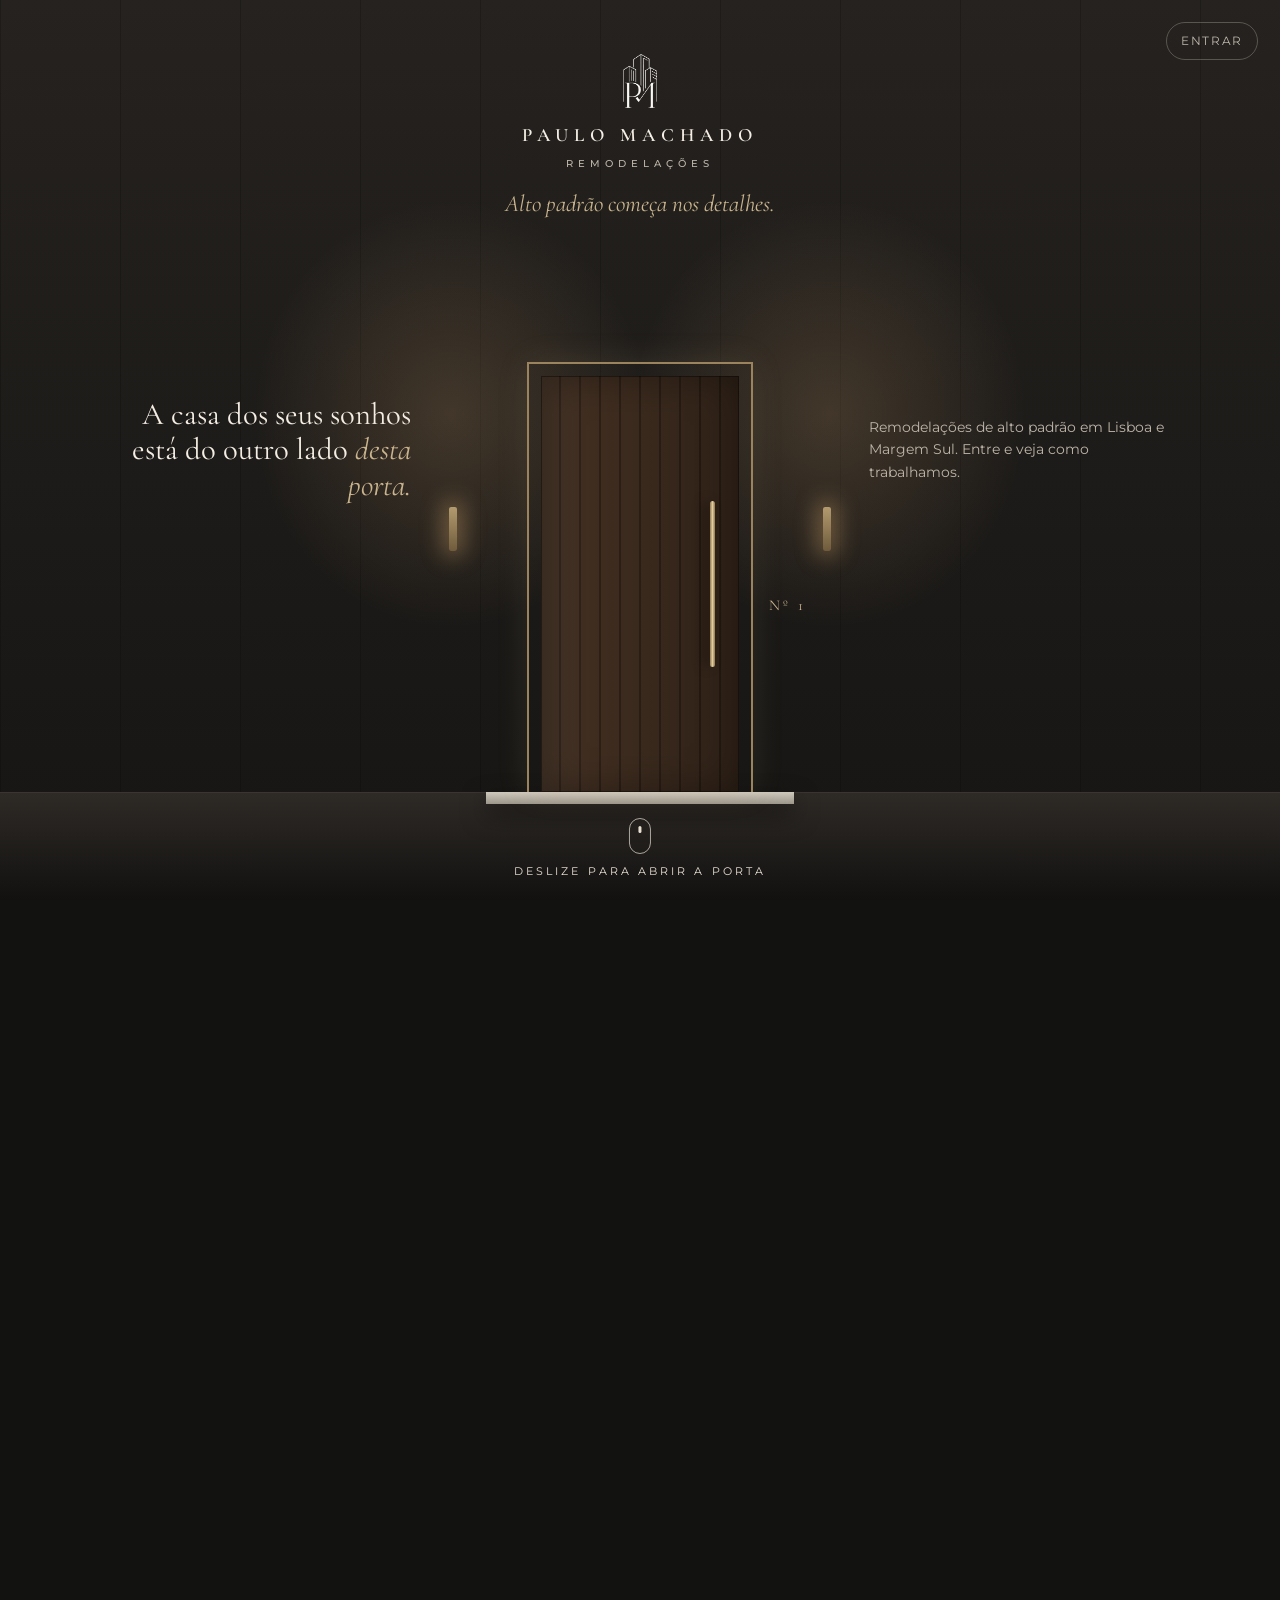
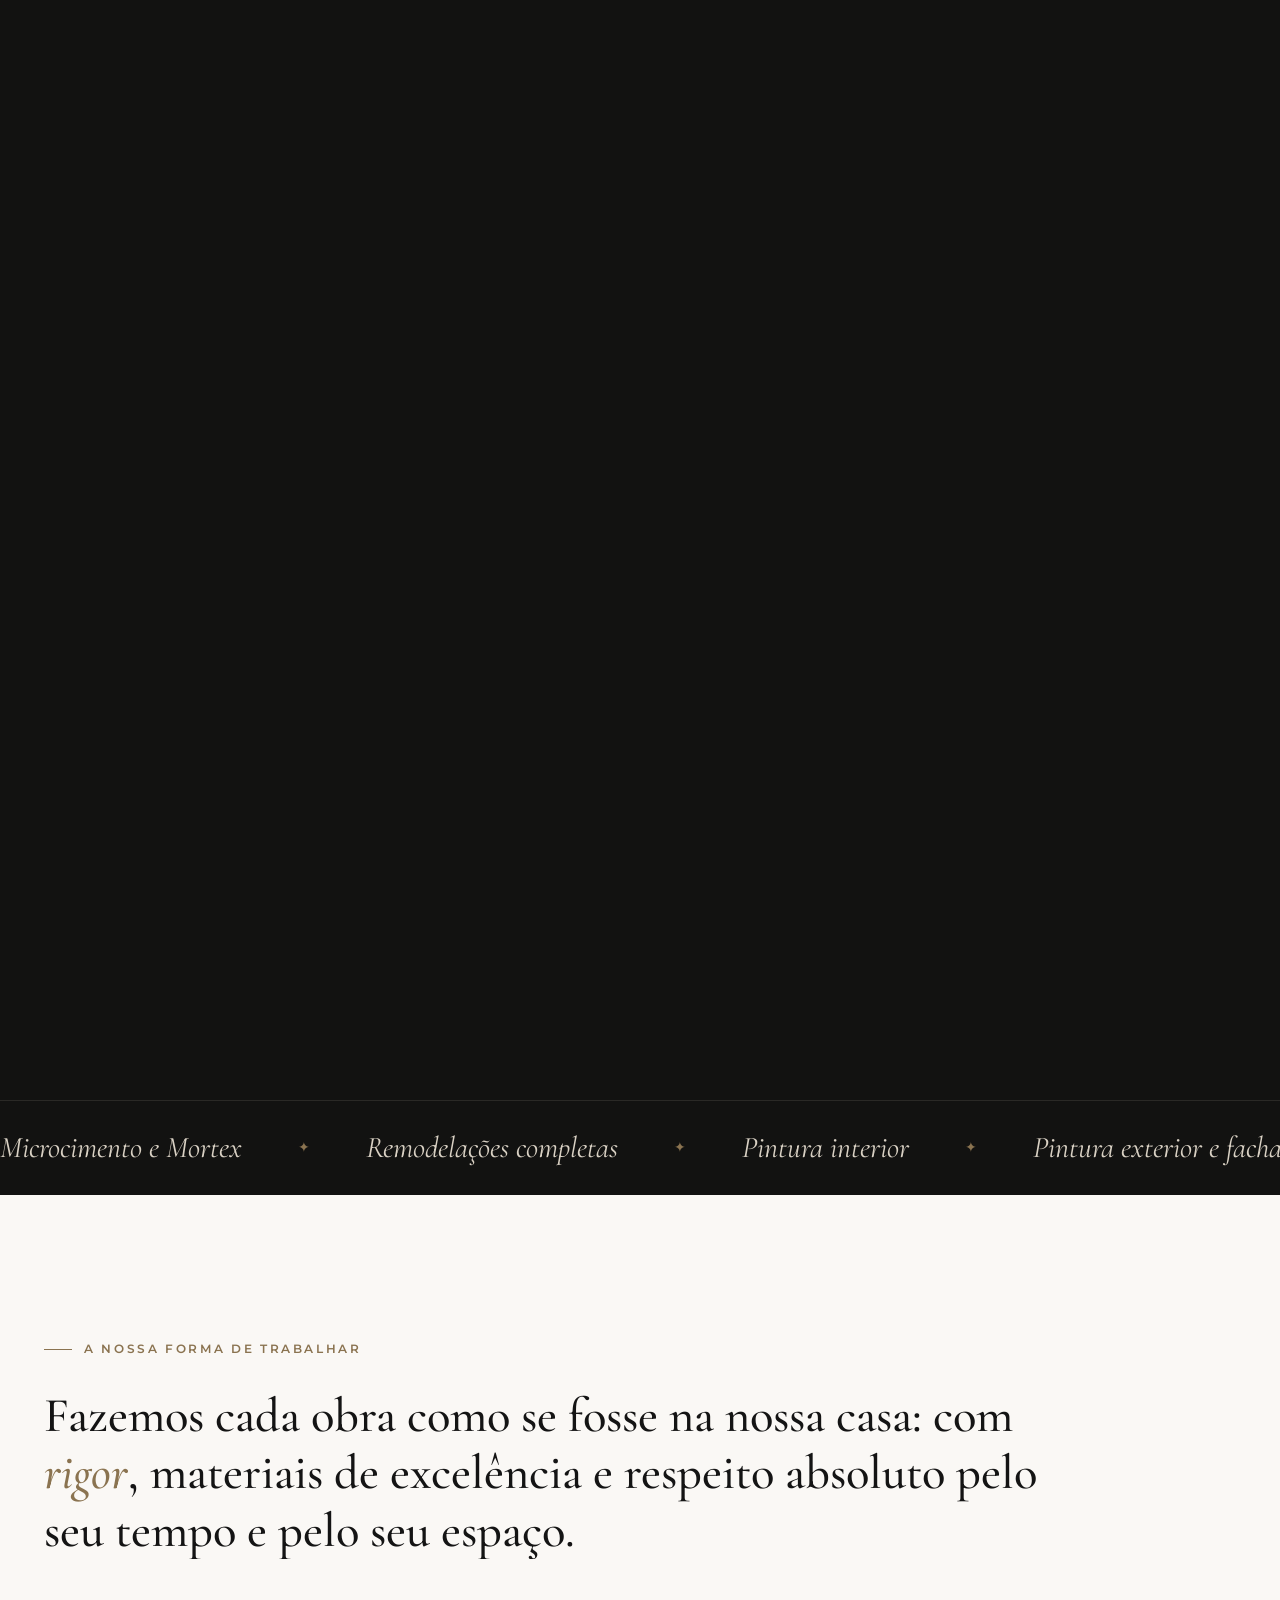
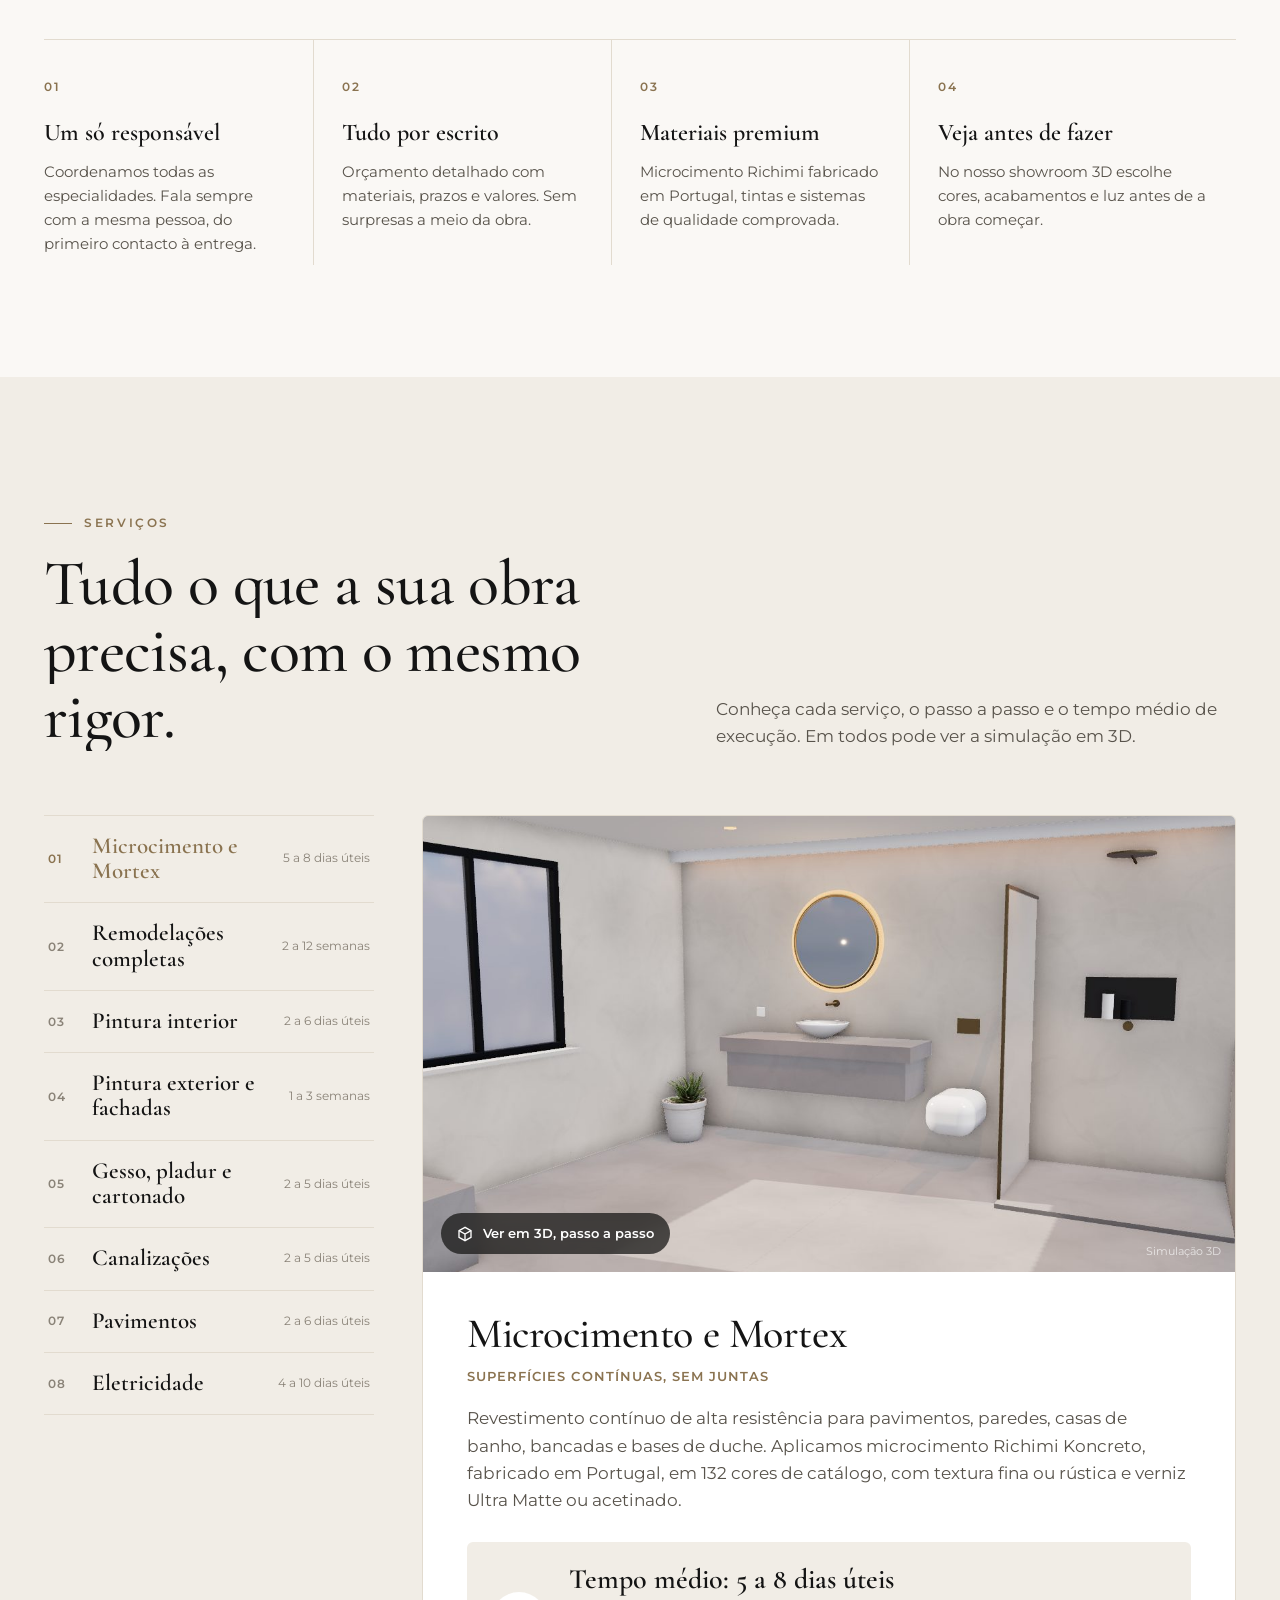
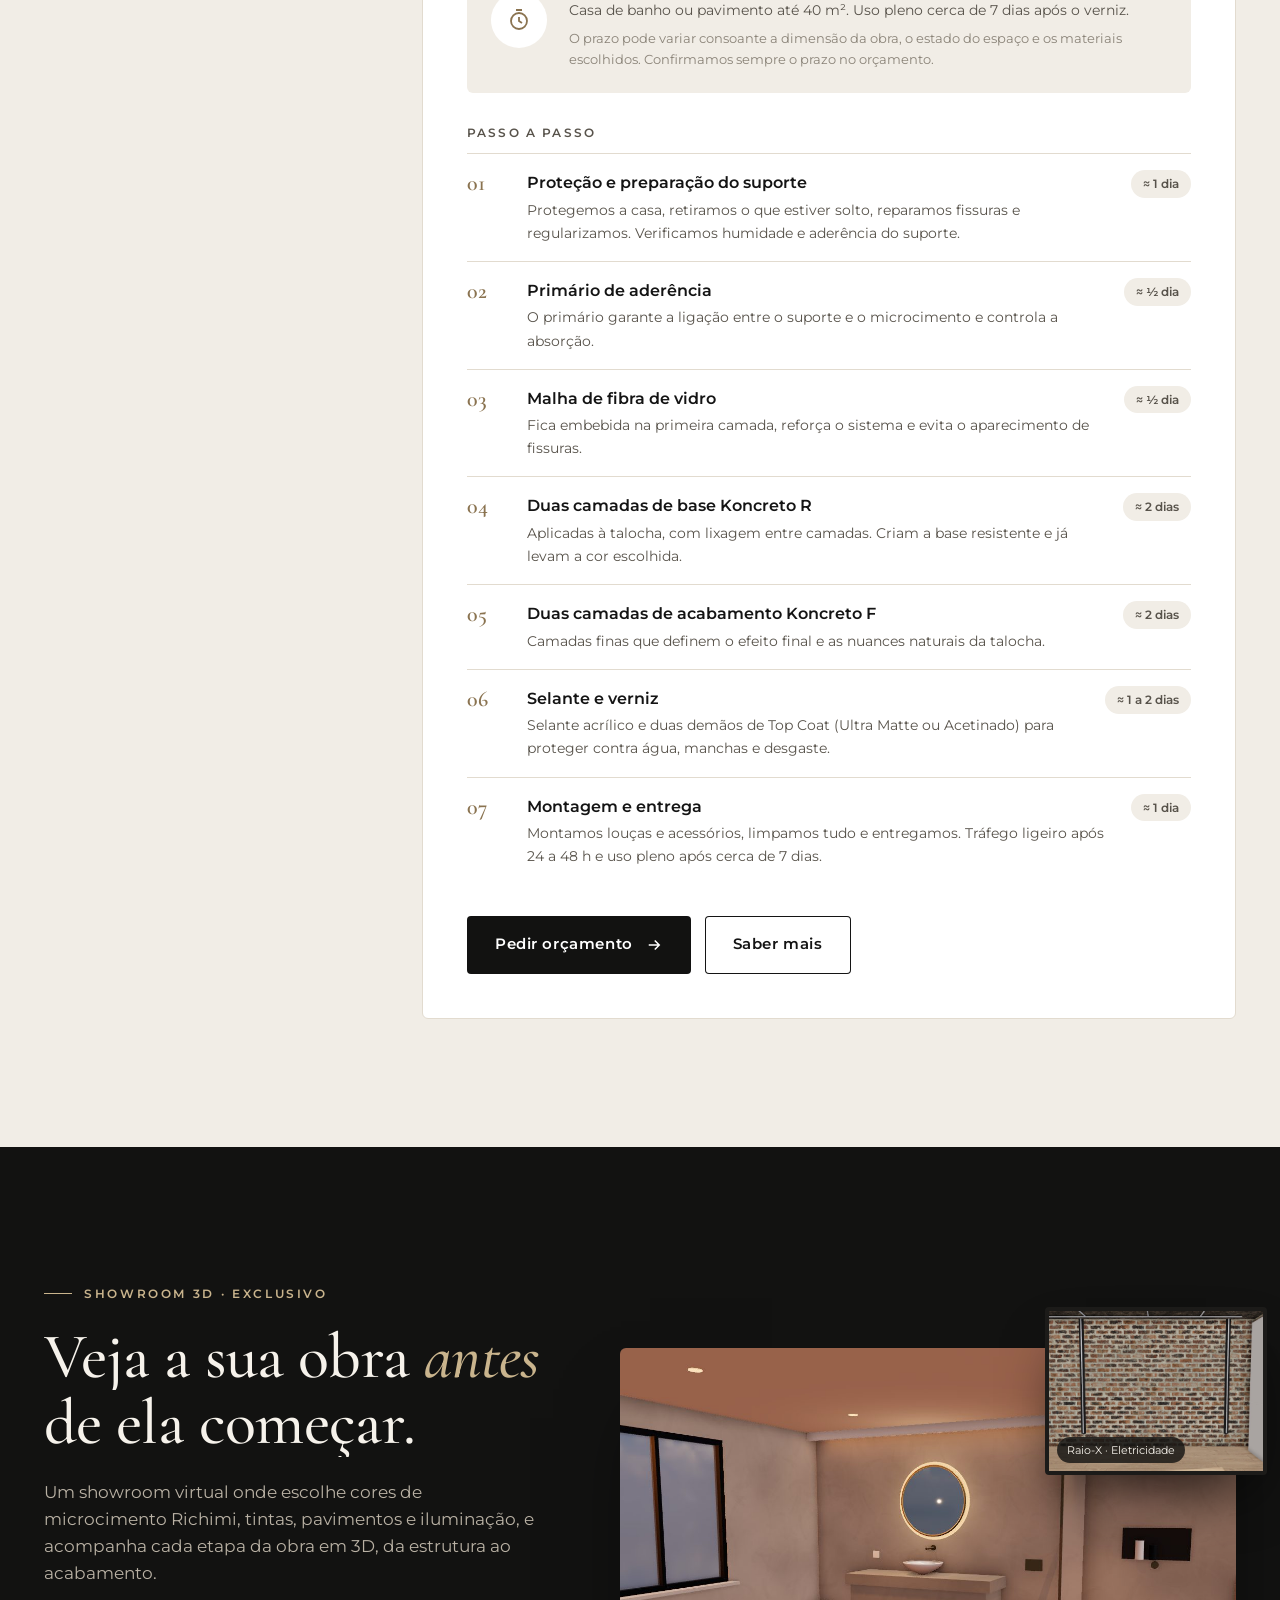
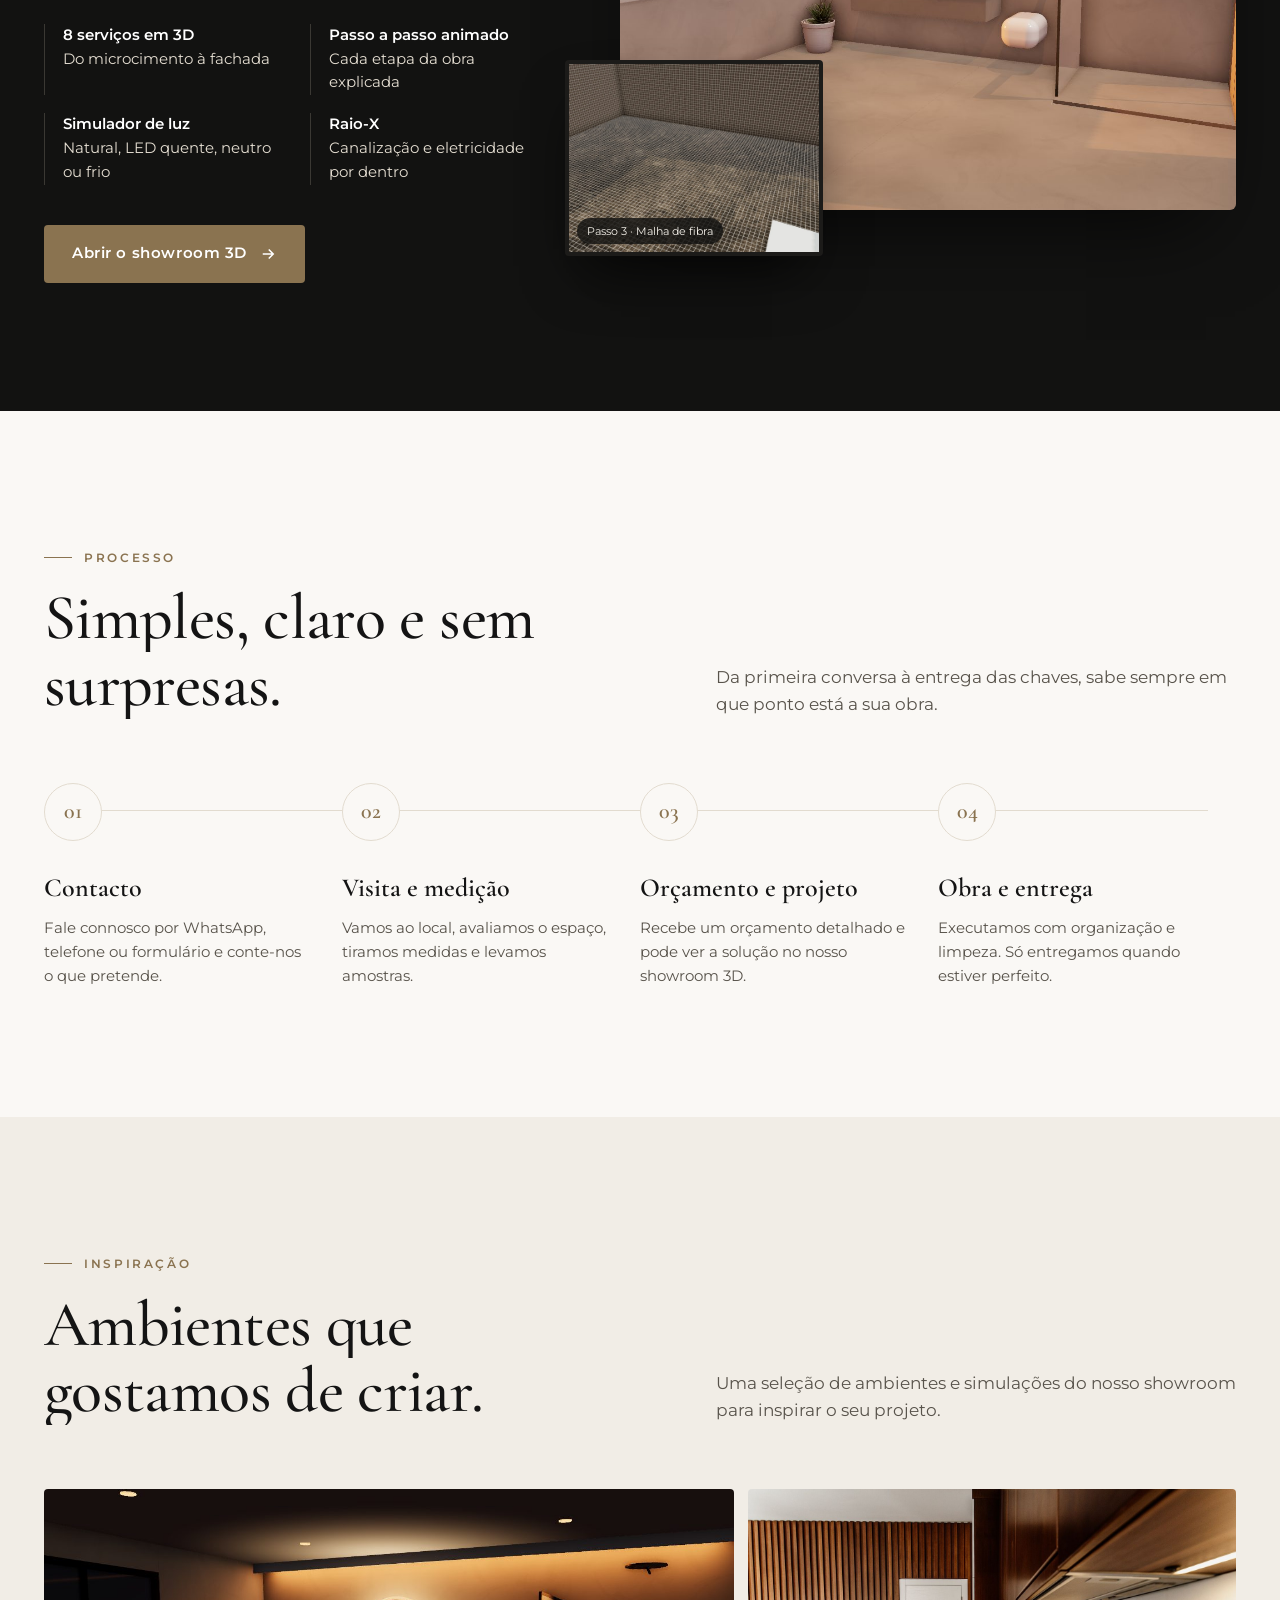
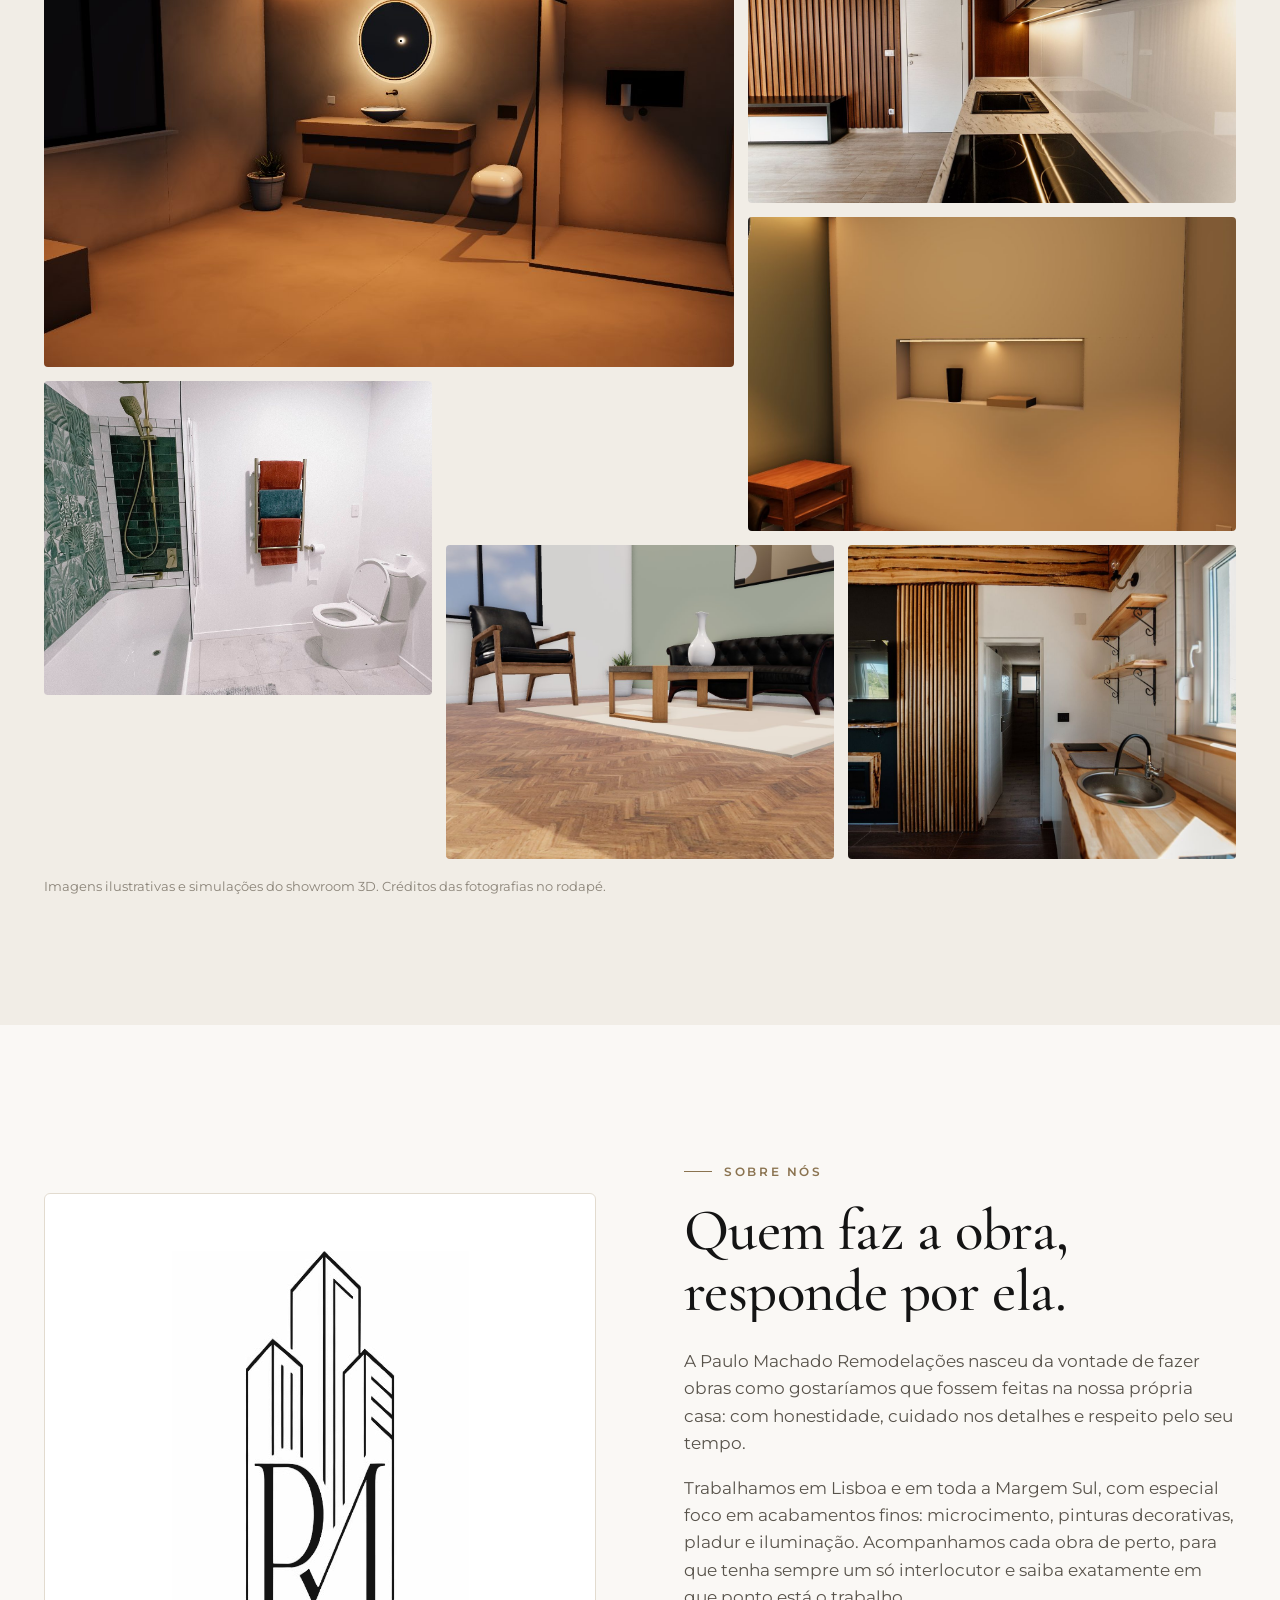
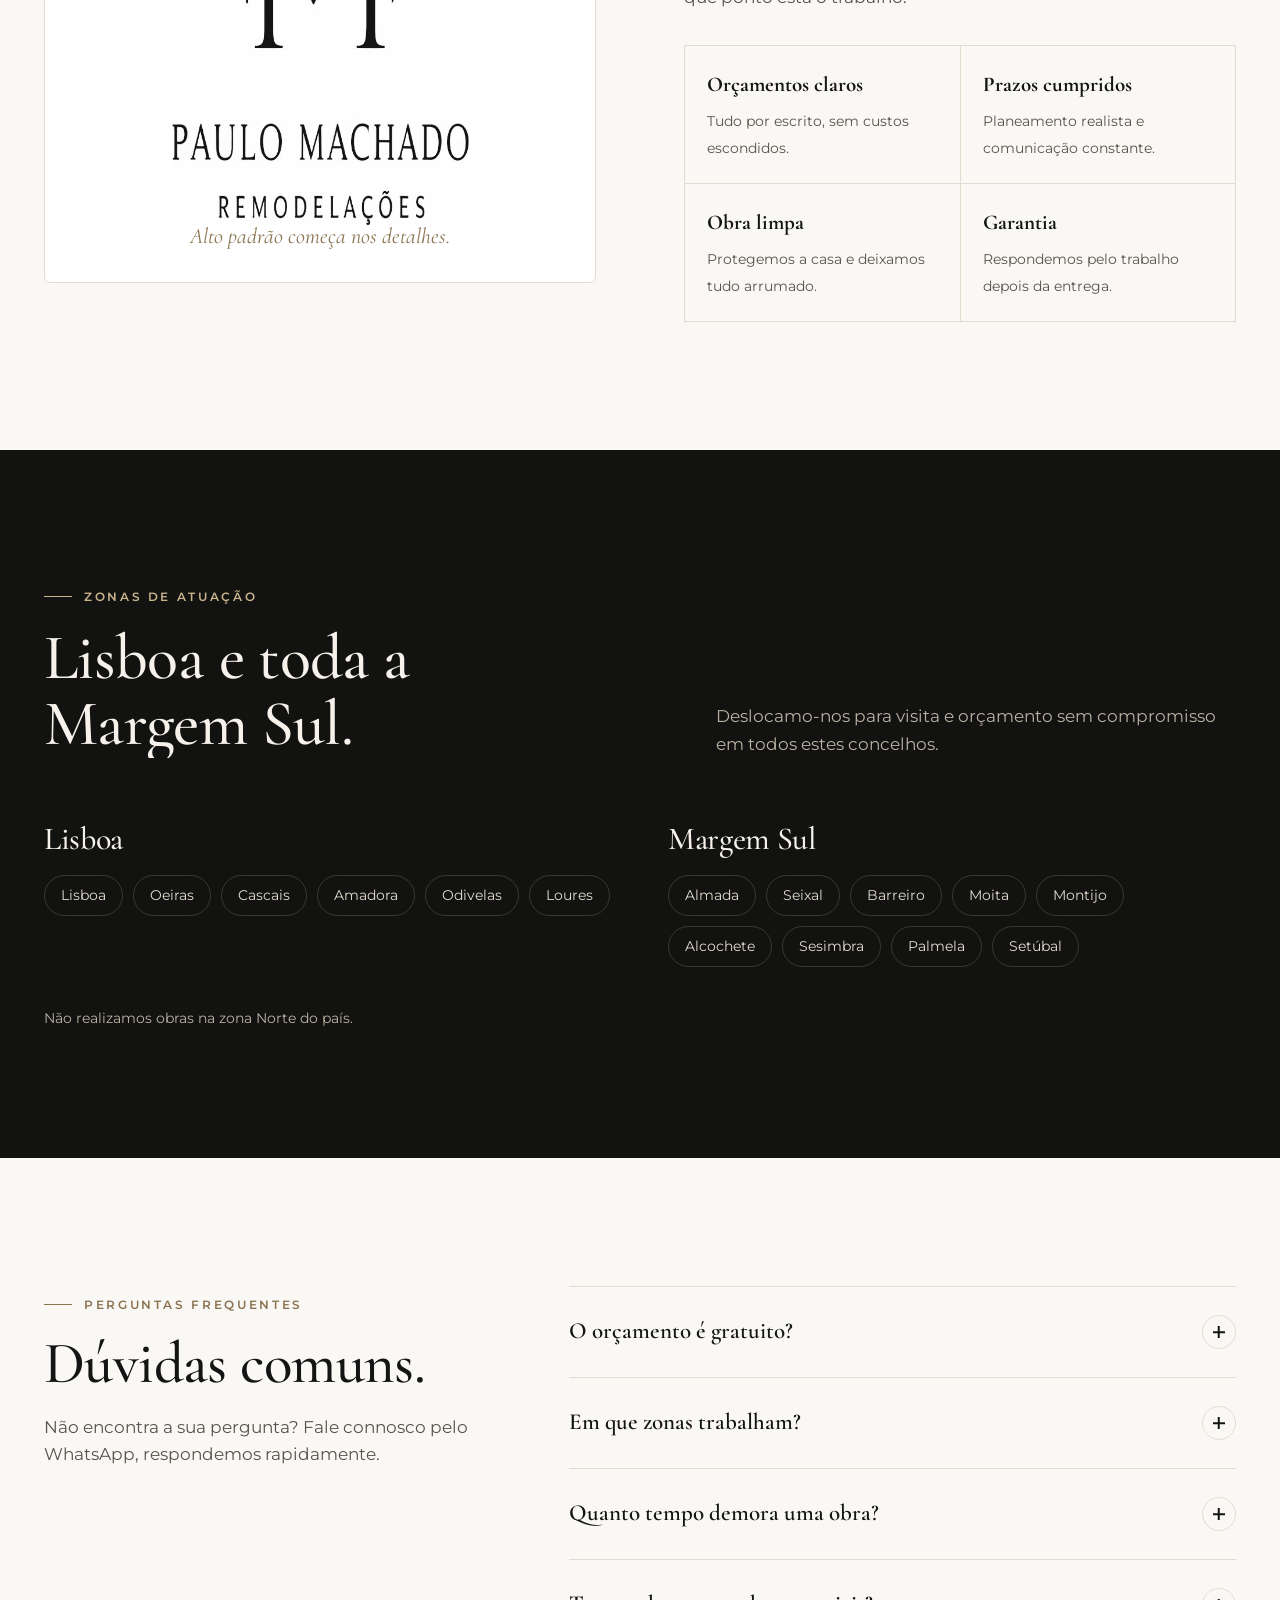
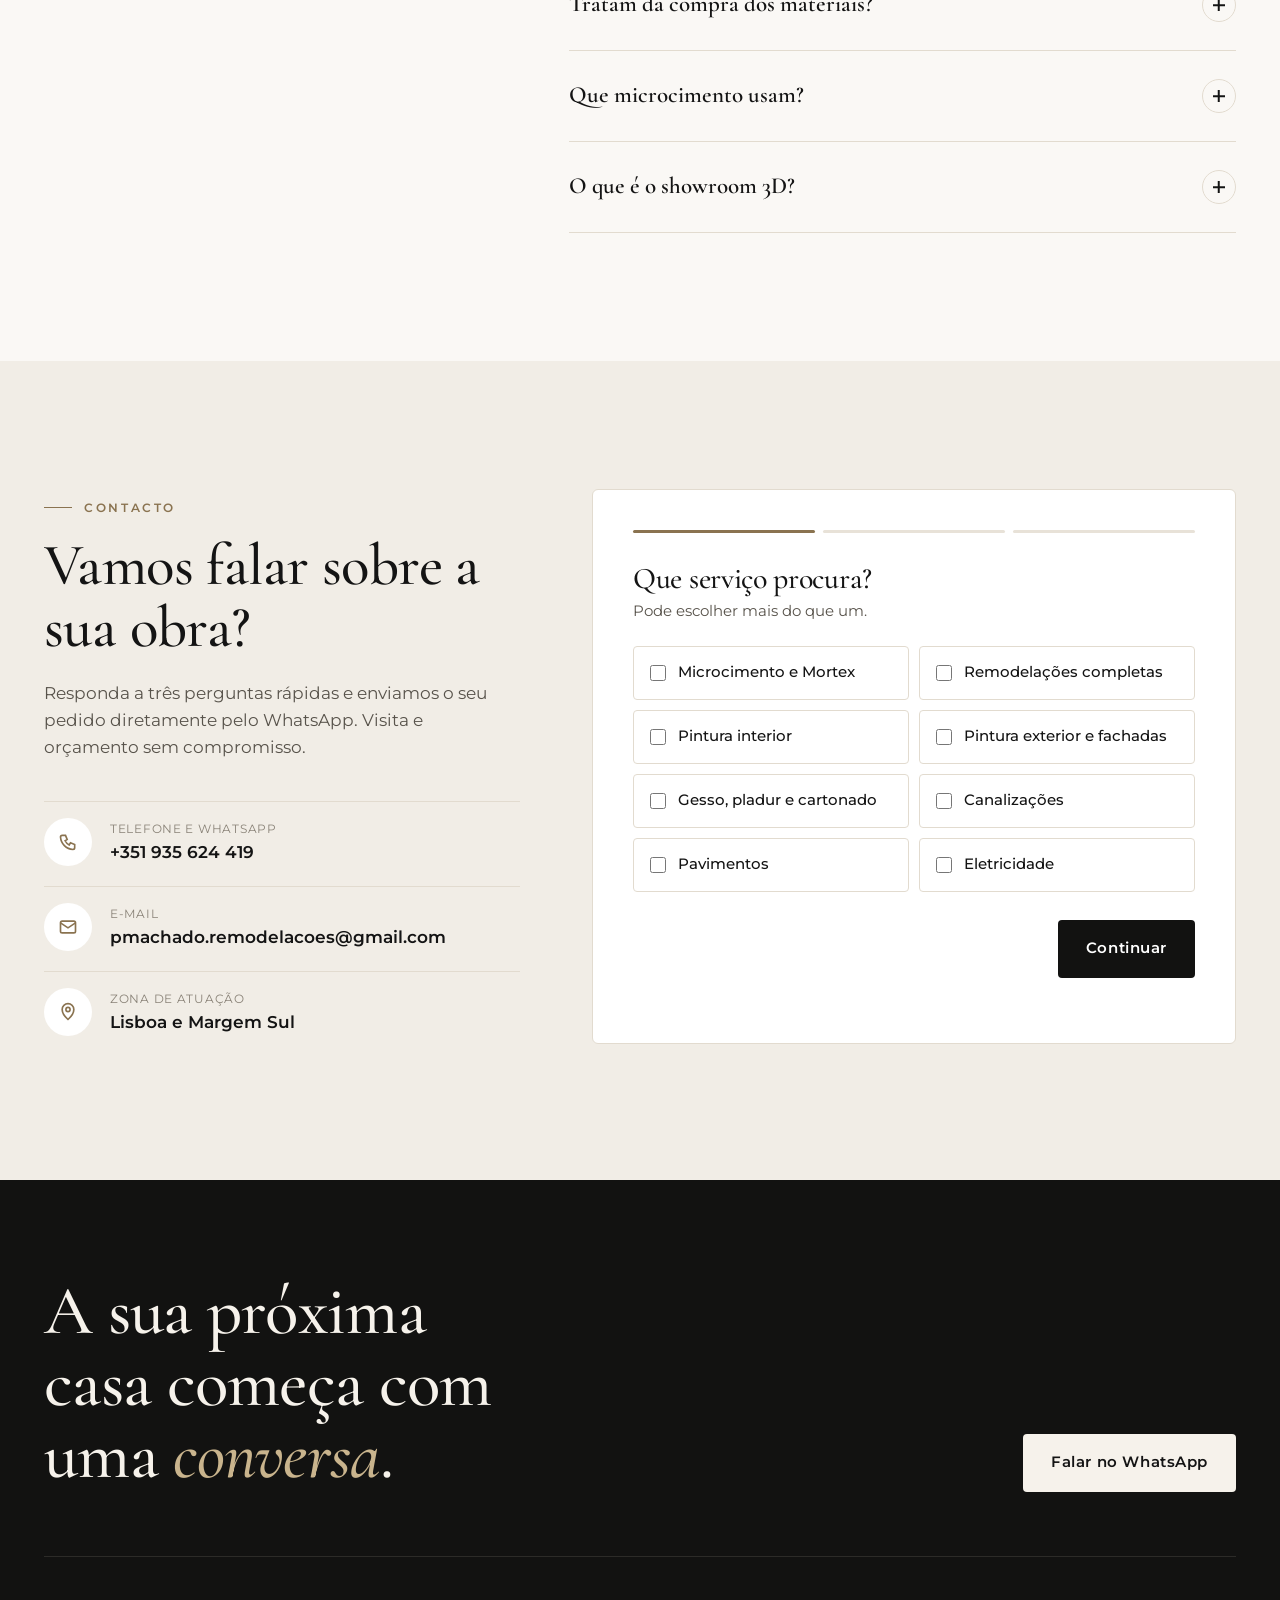
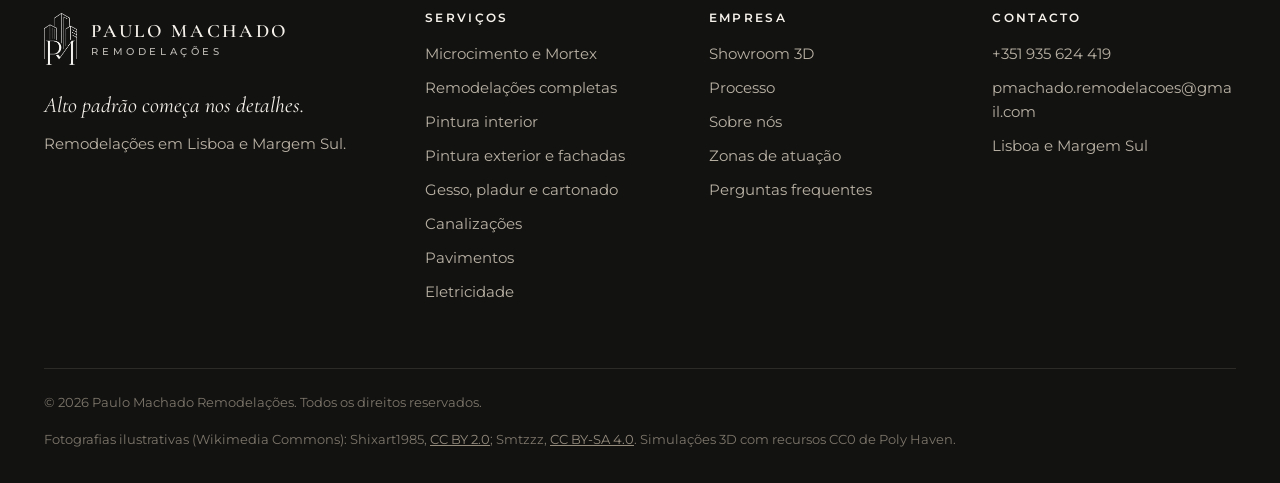
==== commit 945d61f7: "Site 2.0: entrada com porta animada, showroom 3D com 8 serviços e passo a passo, páginas SEO por ser" ====
--- a/index.html
+++ b/index.html
@@ -2,362 +2,266 @@
 <html lang="pt-PT">
 <head>
 <meta charset="utf-8">
-<meta name="viewport" content="width=device-width, initial-scale=1">
-<title>Paulo Machado Remodelações</title>
-<meta name="description" content="Paulo Machado Remodelações, Lisboa e Margem Sul: remodelações, pintura interior e exterior, pladur, canalizações, microcimento, pavimentos e eletricidade. Alto padrão começa nos detalhes. Orçamento grátis.">
+<meta name="viewport" content="width=device-width, initial-scale=1, viewport-fit=cover">
+<title>Remodelações em Lisboa e Margem Sul · Microcimento, Pintura e Pladur | Paulo Machado</title>
+<meta name="description" content="Remodelações de alto padrão em Lisboa e Margem Sul: microcimento Richimi, pintura interior e fachadas, pladur, canalização, pavimentos e eletricidade. Showroom 3D e orçamento grátis.">
+<link rel="canonical" href="https://pmremodelacoes.pt/">
 <link rel="icon" type="image/png" href="img/icone.png">
 <link rel="apple-touch-icon" href="img/icone.png">
-<meta property="og:image" content="https://pmremodelacoes.pt/img/hero.jpg">
-<link rel="canonical" href="https://pmremodelacoes.pt/">
-<meta property="og:title" content="Paulo Machado Remodelações">
-<meta property="og:description" content="Alto padrão começa nos detalhes. Remodelações em Lisboa e Margem Sul.">
+<meta name="theme-color" content="#121211">
 <meta property="og:type" content="website">
+<meta property="og:locale" content="pt_PT">
+<meta property="og:site_name" content="Paulo Machado Remodelações">
+<meta property="og:title" content="Paulo Machado Remodelações · Alto padrão começa nos detalhes">
+<meta property="og:description" content="Remodelações, microcimento, pintura, pladur, canalização, pavimentos e eletricidade em Lisboa e Margem Sul. Veja a sua obra em 3D antes de começar.">
 <meta property="og:url" content="https://pmremodelacoes.pt/">
-<script type="application/ld+json">
-{"@context":"https://schema.org","@type":"HomeAndConstructionBusiness","name":"Paulo Machado Remodelações","slogan":"Alto padrão começa nos detalhes","url":"https://pmremodelacoes.pt/","telephone":"+351935624419","email":"pmachado.remodelacoes@gmail.com","areaServed":["Lisboa","Almada","Seixal","Barreiro","Moita","Montijo","Sesimbra","Palmela","Setúbal"],"address":{"@type":"PostalAddress","addressRegion":"Lisboa e Setúbal","addressCountry":"PT"}}
-</script>
+<meta property="og:image" content="https://pmremodelacoes.pt/img/hero-showroom.jpg">
+<meta name="twitter:card" content="summary_large_image">
 <link rel="preconnect" href="https://fonts.googleapis.com">
 <link rel="preconnect" href="https://fonts.gstatic.com" crossorigin>
-<link href="https://fonts.googleapis.com/css2?family=Cormorant+Garamond:wght@500;600;700&family=Montserrat:wght@400;500;600&display=swap" rel="stylesheet">
-<style>
-:root{
-  --bg:#faf8f5; --bg2:#f0ece6; --ink:#141414; --ink2:#5a554d; --line:#e0d9ce;
-  --acc:#8a7350; --acc-d:#6f5b3c; --acc-l:#b8a27c; --dark:#141414; --on-dark:#faf8f5;
-  --r:6px; --max:1160px;
-}
-*{box-sizing:border-box;margin:0;padding:0}
-html{scroll-behavior:smooth}
-body{background:var(--bg);color:var(--ink);font:400 17px/1.6 Montserrat,system-ui,sans-serif;-webkit-font-smoothing:antialiased}
-h1,h2,h3{font-family:'Cormorant Garamond',Georgia,serif;font-weight:600;line-height:1.05;letter-spacing:-.01em}
-a{color:inherit}
-img,svg{display:block}
-.wrap{max-width:var(--max);margin:0 auto;padding:0 20px}
-.btn{display:inline-flex;align-items:center;gap:10px;background:var(--dark);color:#fff;text-decoration:none;font-weight:600;padding:15px 26px;border-radius:4px;letter-spacing:.04em;border:0;cursor:pointer;font-size:16px;transition:background .2s,transform .2s}
-.btn:hover{background:var(--acc);transform:translateY(-1px)}
-.btn.ghost{background:transparent;color:var(--ink);box-shadow:inset 0 0 0 1.5px var(--ink)}
-.btn.ghost:hover{background:var(--ink);color:var(--bg)}
-.eyebrow{display:inline-block;font-size:13px;font-weight:600;letter-spacing:.14em;text-transform:uppercase;color:var(--acc);margin-bottom:14px}
-section{padding:96px 0}
-.sec-head{max-width:640px;margin-bottom:48px}
-.sec-head h2{font-size:clamp(32px,4.4vw,48px);font-weight:600}
-.sec-head p{color:var(--ink2);margin-top:14px}
-
-/* Header */
-header{position:sticky;top:0;z-index:50;background:rgba(246,242,235,.92);backdrop-filter:blur(10px);border-bottom:1px solid transparent;transition:border-color .2s}
-header.scrolled{border-color:var(--line)}
-.nav{display:flex;align-items:center;justify-content:space-between;height:72px}
-.logo{display:flex;align-items:center;gap:12px;text-decoration:none}
-.logo-mark{height:46px;width:auto}
-.logo-text{font-family:'Cormorant Garamond',Georgia,serif;font-weight:600;font-size:19px;line-height:1;letter-spacing:.12em;text-transform:uppercase}
-.logo-text small{display:block;font:500 10px Montserrat,sans-serif;letter-spacing:.32em;text-transform:uppercase;color:var(--ink2);margin-top:4px}
-.menu{display:flex;align-items:center;gap:30px;list-style:none}
-.menu a{text-decoration:none;font-weight:500;font-size:15px}
-.menu a:not(.btn):hover{color:var(--acc)}
-.menu .btn{padding:11px 18px;font-size:15px}
-.burger{display:none;background:none;border:0;width:44px;height:44px;cursor:pointer}
-.burger span{display:block;width:22px;height:2px;background:var(--ink);margin:5px auto;transition:.2s}
-
-/* Hero */
-.hero{padding:64px 0 96px}
-.hero-grid{display:grid;grid-template-columns:1.1fr .9fr;gap:56px;align-items:center}
-.hero h1{font-size:clamp(40px,6.2vw,76px);font-weight:600}
-.hero h1 em{font-style:normal;color:var(--acc)}
-.hero p.lead{font-size:19px;color:var(--ink2);margin:24px 0 34px;max-width:520px}
-.hero-ctas{display:flex;flex-wrap:wrap;gap:12px}
-.hero-points{display:flex;flex-wrap:wrap;gap:10px 26px;margin-top:38px;list-style:none;font-size:15px;font-weight:500}
-.hero-points li{display:flex;align-items:center;gap:8px}
-.hero-points svg{color:var(--acc)}
-.hero-art{position:relative;aspect-ratio:4/5;border-radius:6px;overflow:hidden;background:var(--dark)}
-.hero-art>img{width:100%;height:100%;object-fit:cover}
-.hero-badge{position:absolute;left:20px;bottom:20px;right:20px;background:var(--bg);border-radius:var(--r);padding:16px 18px;display:flex;gap:14px;align-items:center;box-shadow:0 12px 30px rgba(0,0,0,.18)}
-.hero-badge b{font-family:'Cormorant Garamond',Georgia,serif;font-size:16px;display:block}
-.hero-badge span{font-size:14px;color:var(--ink2)}
-.hero-badge .ic{flex:none;width:44px;height:44px;border-radius:50%;background:var(--acc);display:grid;place-items:center;color:#fff}
-
-/* Serviços */
-#servicos{background:var(--bg2)}
-.svc-grid{display:grid;grid-template-columns:repeat(4,1fr);gap:18px}
-.svc.wide{grid-column:span 2;background:var(--dark);color:var(--on-dark);border-color:var(--dark)}
-.svc.wide p{color:#bdb5a8}
-.svc.wide .ic{background:var(--acc)}
-.svc{background:var(--bg);border-radius:var(--r);padding:30px 28px;border:1px solid var(--line);transition:transform .25s,box-shadow .25s}
-.svc:hover{transform:translateY(-4px);box-shadow:0 16px 34px rgba(29,28,26,.08)}
-.svc .ic{width:52px;height:52px;border-radius:12px;background:var(--dark);color:var(--on-dark);display:grid;place-items:center;margin-bottom:22px}
-.svc h3{font-size:21px;margin-bottom:10px}
-.svc p{color:var(--ink2);font-size:15.5px}
-.svc-link{display:inline-block;margin-top:14px;font-weight:600;font-size:14px;color:var(--acc);text-decoration:none}
-.svc-link:hover{text-decoration:underline}
-.show{background:var(--dark);color:var(--on-dark);padding:0}
-.show-grid{display:grid;grid-template-columns:1fr 1fr;align-items:center;gap:56px;padding:88px 20px}
-.show h2{font-size:clamp(34px,4.6vw,54px)}
-.show p{color:#bdb5a8;margin:18px 0 28px}
-.show ul{list-style:none;display:grid;gap:10px;margin-bottom:32px;font-size:15px}
-.show li::before{content:'—';color:var(--acc-l);margin-right:10px}
-.show .btn{background:var(--acc)}
-.show .btn:hover{background:#a58c63}
-.show-img{position:relative;aspect-ratio:4/3;border-radius:6px;overflow:hidden;display:block}
-.show-img img{width:100%;height:100%;object-fit:cover;transition:transform .6s}
-.show-img:hover img{transform:scale(1.03)}
-.show-img span{position:absolute;left:16px;bottom:16px;background:rgba(20,20,20,.75);padding:7px 14px;border-radius:999px;font-size:13px}
-@media (max-width:960px){.show-grid{grid-template-columns:1fr;gap:36px;padding:72px 20px}}
-
-/* Processo */
-.steps{display:grid;grid-template-columns:repeat(4,1fr);gap:18px;counter-reset:s;list-style:none}
-.step{border-top:2px solid var(--ink);padding-top:22px}
-.step::before{counter-increment:s;content:"0" counter(s);font-family:'Cormorant Garamond',Georgia,serif;font-weight:600;font-size:15px;color:var(--acc)}
-.step h3{font-size:20px;margin:10px 0 8px}
-.step p{color:var(--ink2);font-size:15.5px}
-
-/* Obras */
-#obras{background:var(--dark);color:var(--on-dark)}
-#obras .sec-head p{color:#bdb5a8}
-.gal{display:grid;grid-template-columns:repeat(3,1fr);grid-auto-rows:260px;gap:14px}
-.gal figure{position:relative;border-radius:var(--r);overflow:hidden;background:#232220;display:grid;place-items:center;text-align:center;color:#958c7e;font-size:14px}
-.gal figure.big{grid-row:span 2}
-.gal figure img{position:absolute;inset:0;width:100%;height:100%;object-fit:cover;transition:transform .6s}
-.gal figure:hover img{transform:scale(1.04)}
-.gal-note{margin-top:18px;font-size:13px;color:#958c7e}
-.gal figcaption{position:absolute;left:14px;bottom:14px;background:rgba(29,28,26,.85);color:var(--on-dark);padding:6px 12px;border-radius:999px;font-size:13px;font-weight:500}
-.gal .ph svg{margin:0 auto 10px;opacity:.7}
-
-/* Sobre */
-.about{display:grid;grid-template-columns:.9fr 1.1fr;gap:64px;align-items:center}
-.about-photo{aspect-ratio:1;border-radius:6px;background:#fff;border:1px solid var(--line);display:grid;place-items:center;color:var(--ink2);font-size:14px;text-align:center}
-.about-photo img{width:58%;height:auto}
-.about h2{font-size:clamp(32px,4.4vw,48px);font-weight:600;margin-bottom:20px}
-.about p{color:var(--ink2);margin-bottom:16px}
-.vals{display:grid;grid-template-columns:1fr 1fr;gap:16px;margin-top:28px;list-style:none}
-.vals li{background:var(--bg2);border-radius:var(--r);padding:18px}
-.vals b{display:block;font-family:'Cormorant Garamond',Georgia,serif;font-size:17px;margin-bottom:4px}
-.vals span{font-size:14.5px;color:var(--ink2)}
-
-/* FAQ */
-#faq{background:var(--bg2)}
-.faq{max-width:820px}
-.faq details{border-bottom:1px solid var(--line);padding:22px 0}
-.faq summary{font-family:'Cormorant Garamond',Georgia,serif;font-weight:700;font-size:19px;cursor:pointer;list-style:none;display:flex;justify-content:space-between;gap:20px}
-.faq summary::-webkit-details-marker{display:none}
-.faq summary::after{content:"+";color:var(--acc);font-size:26px;line-height:.8;transition:transform .2s}
-.faq details[open] summary::after{transform:rotate(45deg)}
-.faq details p{color:var(--ink2);margin-top:12px}
-
-/* Contacto */
-.contact{display:grid;grid-template-columns:.9fr 1.1fr;gap:56px}
-.contact h2{font-size:clamp(32px,4.4vw,48px);font-weight:600}
-.contact-info{list-style:none;margin-top:32px;display:grid;gap:18px}
-.contact-info li{display:flex;gap:14px;align-items:flex-start}
-.contact-info .ic{flex:none;width:44px;height:44px;border-radius:12px;background:var(--bg2);display:grid;place-items:center;color:var(--acc)}
-.contact-info small{display:block;font-size:13px;color:var(--ink2)}
-.contact-info a,.contact-info b{font-weight:600;text-decoration:none}
-.contact>*,.contact-info div{min-width:0}
-.contact-info a{overflow-wrap:anywhere}
-form{background:#fff;border:1px solid var(--line);border-radius:6px;padding:32px;display:grid;gap:16px;grid-template-columns:1fr 1fr}
-form .full{grid-column:1/-1}
-label{font-size:14px;font-weight:600;display:grid;gap:7px}
-input,select,textarea{font:inherit;font-size:16px;padding:13px 14px;border:1.5px solid var(--line);border-radius:10px;background:var(--bg);color:var(--ink);width:100%}
-input:focus,select:focus,textarea:focus{outline:none;border-color:var(--acc)}
-textarea{min-height:120px;resize:vertical}
-form .btn{justify-content:center;width:100%}
-form .note{font-size:13px;color:var(--ink2);text-align:center}
-
-/* Footer */
-footer{background:var(--dark);color:#bdb5a8;padding:48px 0;font-size:14.5px}
-.foot{display:flex;flex-wrap:wrap;justify-content:space-between;gap:20px;align-items:center}
-footer .logo-text{color:var(--on-dark)}
-.credits{margin-top:28px;font-size:12px;color:#7d766b}
-.credits a{color:#958c7e}
-footer .logo-text small{color:#958c7e}
-footer .logo-mark{height:52px}
-
-/* WhatsApp flutuante */
-.wa{position:fixed;right:20px;bottom:20px;z-index:60;width:58px;height:58px;border-radius:50%;background:#25d366;display:grid;place-items:center;box-shadow:0 10px 24px rgba(0,0,0,.25);transition:transform .2s}
-.wa:hover{transform:scale(1.07)}
-
-.reveal{opacity:0;transform:translateY(18px);transition:opacity .7s,transform .7s}
-.reveal.in{opacity:1;transform:none}
-@media (prefers-reduced-motion:reduce){.reveal{opacity:1;transform:none;transition:none}html{scroll-behavior:auto}}
-
-@media (max-width:960px){
-  .hero-grid,.about,.contact{grid-template-columns:1fr;gap:40px}
-  .hero-art{aspect-ratio:16/11}
-  .svc-grid{grid-template-columns:1fr 1fr}
-  .steps{grid-template-columns:1fr 1fr;gap:28px}
-  .gal{grid-template-columns:1fr 1fr;grid-auto-rows:200px}
-  .about-photo{aspect-ratio:16/10}
-}
-@media (max-width:760px){
-  section{padding:72px 0}
-  .burger{display:block}
-  .menu{position:fixed;top:72px;left:0;right:0;flex-direction:column;align-items:stretch;gap:0;background:var(--bg);border-bottom:1px solid var(--line);padding:8px 20px 20px;transform:translateY(-12px);opacity:0;pointer-events:none;transition:.2s}
-  .menu.open{transform:none;opacity:1;pointer-events:auto}
-  .menu a:not(.btn){display:block;padding:14px 0;border-bottom:1px solid var(--line)}
-  .menu .btn{margin-top:16px;justify-content:center;width:100%}
-  .burger.open span:nth-child(1){transform:translateY(7px) rotate(45deg)}
-  .burger.open span:nth-child(2){opacity:0}
-  .burger.open span:nth-child(3){transform:translateY(-7px) rotate(-45deg)}
-}
-@media (max-width:560px){
-  .svc-grid,.steps,.vals{grid-template-columns:1fr}
-  .svc.wide{grid-column:auto}
-  .gal{grid-template-columns:1fr;grid-auto-rows:220px}
-  .gal figure.big{grid-row:span 1}
-  form{grid-template-columns:1fr;padding:22px}
-}
-</style>
+<link href="https://fonts.googleapis.com/css2?family=Cormorant+Garamond:ital,wght@0,500;0,600;1,500&family=Montserrat:wght@400;500;600;700&display=swap" rel="stylesheet">
+<link rel="preload" as="image" href="img/hero.jpg">
+<link rel="stylesheet" href="estilo.css">
+<script type="application/ld+json">{"@context":"https://schema.org","@graph":[{"@type":"HomeAndConstructionBusiness","@id":"https://pmremodelacoes.pt/#empresa","name":"Paulo Machado Remodelações","slogan":"Alto padrão começa nos detalhes","url":"https://pmremodelacoes.pt/","logo":"https://pmremodelacoes.pt/img/logo.png","image":"https://pmremodelacoes.pt/img/hero-showroom.jpg","telephone":"+351935624419","email":"pmachado.remodelacoes@gmail.com","priceRange":"€€€","address":{"@type":"PostalAddress","addressLocality":"Almada","addressRegion":"Setúbal","addressCountry":"PT"},"areaServed":[{"@type":"City","name":"Lisboa"},{"@type":"City","name":"Oeiras"},{"@type":"City","name":"Cascais"},{"@type":"City","name":"Amadora"},{"@type":"City","name":"Odivelas"},{"@type":"City","name":"Loures"},{"@type":"City","name":"Almada"},{"@type":"City","name":"Seixal"},{"@type":"City","name":"Barreiro"},{"@type":"City","name":"Moita"},{"@type":"City","name":"Montijo"},{"@type":"City","name":"Alcochete"},{"@type":"City","name":"Sesimbra"},{"@type":"City","name":"Palmela"},{"@type":"City","name":"Setúbal"}],"knowsAbout":["Microcimento","Remodelações","Pintura","Pladur","Canalização","Pavimentos","Eletricidade"],"hasOfferCatalog":{"@type":"OfferCatalog","name":"Serviços","itemListElement":[{"@type":"Offer","itemOffered":{"@type":"Service","name":"Microcimento e Mortex","url":"https://pmremodelacoes.pt/servicos/microcimento.html"}},{"@type":"Offer","itemOffered":{"@type":"Service","name":"Remodelações completas","url":"https://pmremodelacoes.pt/servicos/remodelacao.html"}},{"@type":"Offer","itemOffered":{"@type":"Service","name":"Pintura interior","url":"https://pmremodelacoes.pt/servicos/pintura-interior.html"}},{"@type":"Offer","itemOffered":{"@type":"Service","name":"Pintura exterior e fachadas","url":"https://pmremodelacoes.pt/servicos/pintura-exterior.html"}},{"@type":"Offer","itemOffered":{"@type":"Service","name":"Gesso, pladur e cartonado","url":"https://pmremodelacoes.pt/servicos/pladur.html"}},{"@type":"Offer","itemOffered":{"@type":"Service","name":"Canalizações","url":"https://pmremodelacoes.pt/servicos/canalizacao.html"}},{"@type":"Offer","itemOffered":{"@type":"Service","name":"Pavimentos","url":"https://pmremodelacoes.pt/servicos/pavimentos.html"}},{"@type":"Offer","itemOffered":{"@type":"Service","name":"Eletricidade","url":"https://pmremodelacoes.pt/servicos/eletricidade.html"}}]}},{"@type":"WebSite","@id":"https://pmremodelacoes.pt/#site","url":"https://pmremodelacoes.pt/","name":"Paulo Machado Remodelações","inLanguage":"pt-PT"},{"@type":"FAQPage","mainEntity":[{"@type":"Question","name":"O orçamento é gratuito?","acceptedAnswer":{"@type":"Answer","text":"Sim. A visita ao local e o orçamento detalhado são gratuitos e sem compromisso."}},{"@type":"Question","name":"Em que zonas trabalham?","acceptedAnswer":{"@type":"Answer","text":"Em Lisboa (Lisboa, Oeiras, Cascais, Amadora, Odivelas e Loures) e em toda a Margem Sul (Almada, Seixal, Barreiro, Moita, Montijo, Alcochete, Sesimbra, Palmela e Setúbal). Não realizamos obras na zona Norte."}},{"@type":"Question","name":"Quanto tempo demora uma obra?","acceptedAnswer":{"@type":"Answer","text":"Cada serviço tem um tempo médio, que pode ver na secção de serviços. O prazo varia sempre consoante a dimensão da obra, o estado do espaço e os materiais escolhidos, e fica definido por escrito no orçamento."}},{"@type":"Question","name":"Tratam da compra dos materiais?","acceptedAnswer":{"@type":"Answer","text":"Sim. Podemos tratar de tudo ou trabalhar com materiais escolhidos por si. Ajudamos a escolher para garantir qualidade e o melhor preço."}},{"@type":"Question","name":"Que microcimento usam?","acceptedAnswer":{"@type":"Answer","text":"Trabalhamos com o microcimento Koncreto da Richimi, fabricado em Portugal, em 132 cores de catálogo, com textura fina ou rústica e vernizes Ultra Matte ou acetinado."}},{"@type":"Question","name":"O que é o showroom 3D?","acceptedAnswer":{"@type":"Answer","text":"É um simulador no nosso site onde pode escolher cores, acabamentos e luz, e ver cada etapa da obra em 3D antes de começarmos."}}]}]}</script>
 </head>
 <body>
-
-<header id="top">
+<a class="skip" href="#conteudo">Saltar para o conteúdo</a>
+<div class="progress" aria-hidden="true"></div>
+
+<header class="top hide">
   <div class="wrap nav">
-    <a href="#top" class="logo" aria-label="Paulo Machado Remodelações, início">
-      <img class="logo-mark" src="img/simbolo.png" alt="" width="255" height="398">
+    <a href="#inicio" class="logo" aria-label="Paulo Machado Remodelações, início">
+      <img class="lgb" src="img/simbolo.png" alt="" width="255" height="398">
+      <img class="lgw" src="img/simbolo-branco.png" alt="" width="255" height="398">
       <span class="logo-text">Paulo Machado<small>Remodelações</small></span>
     </a>
-    <button class="burger" aria-label="Abrir menu" aria-expanded="false"><span></span><span></span><span></span></button>
-    <ul class="menu">
+    <button class="burger" aria-label="Abrir menu" aria-expanded="false" aria-controls="menu"><span></span><span></span><span></span></button>
+    <ul class="menu" id="menu">
       <li><a href="#servicos">Serviços</a></li>
-      <li><a href="#processo">Como trabalhamos</a></li>
-      <li><a href="showroom.html">Showroom 3D</a></li>
-      <li><a href="#obras">Obras</a></li>
+      <li><a href="showroom.html">Showroom<span class="tag3d">3D</span></a></li>
+      <li><a href="#processo">Processo</a></li>
+      <li><a href="#inspiracao">Inspiração</a></li>
       <li><a href="#sobre">Sobre</a></li>
-      <li><a href="#contacto" class="btn">Pedir orçamento</a></li>
+      <li><a href="#contacto" class="btn gold">Pedir orçamento</a></li>
     </ul>
   </div>
 </header>
 
-<main>
-<section class="hero">
-  <div class="wrap hero-grid">
-    <div class="reveal">
+<main id="conteudo">
+<section class="hero intro-on" id="inicio" aria-label="Início">
+  <div class="hero-sticky">
+    <div class="hero-bg"><img src="img/hero.jpg" alt="Sala e cozinha remodeladas em open space, com luz natural" width="1400" height="933" fetchpriority="high"></div>
+    <div class="wrap hero-in">
       <span class="eyebrow">Remodelações · Lisboa e Margem Sul</span>
       <h1>Alto padrão começa nos <em>detalhes</em>.</h1>
-      <p class="lead">Remodelações, pintura interior e exterior, pladur, canalizações, eletricidade, microcimento e pavimentos. Trabalho rigoroso, prazos cumpridos e um só responsável do início ao fim.</p>
+      <p class="lead">Remodelações completas, microcimento Richimi, pintura, pladur, canalização, pavimentos e eletricidade. Uma equipa, um responsável, um acabamento sem compromissos.</p>
       <div class="hero-ctas">
-        <a href="#contacto" class="btn">Pedir orçamento grátis
-          <svg width="18" height="18" viewBox="0 0 24 24" fill="none" stroke="currentColor" stroke-width="2.2"><path d="M5 12h14M13 6l6 6-6 6"/></svg></a>
-        <a href="showroom.html" class="btn ghost">Simular microcimento em 3D</a>
-      </div>
-      <ul class="hero-points">
-        <li><svg width="18" height="18" viewBox="0 0 24 24" fill="none" stroke="currentColor" stroke-width="2.6"><path d="m5 12 5 5 9-10"/></svg>Orçamento sem compromisso</li>
-        <li><svg width="18" height="18" viewBox="0 0 24 24" fill="none" stroke="currentColor" stroke-width="2.6"><path d="m5 12 5 5 9-10"/></svg>Visita ao local</li>
-        <li><svg width="18" height="18" viewBox="0 0 24 24" fill="none" stroke="currentColor" stroke-width="2.6"><path d="m5 12 5 5 9-10"/></svg>Obra limpa e organizada</li>
-      </ul>
-    </div>
-    <div class="hero-art reveal">
-      <img src="img/hero.jpg" alt="Sala e cozinha em open space remodeladas, com pavimento cinzento e janelas amplas" width="1400" height="933" fetchpriority="high">
-      <div class="hero-badge">
-        <span class="ic"><svg width="22" height="22" viewBox="0 0 24 24" fill="none" stroke="currentColor" stroke-width="2.2"><path d="M12 3 4 6v6c0 5 3.5 8 8 9 4.5-1 8-4 8-9V6z"/><path d="m8.5 12 2.5 2.5 4.5-5"/></svg></span>
-        <div><b>Trabalho com garantia</b><span>Materiais de qualidade e acabamento rigoroso</span></div>
-      </div>
+        <a href="#contacto" class="btn gold">Pedir orçamento grátis <svg width="18" height="18" viewBox="0 0 24 24" fill="none" stroke="currentColor" stroke-width="2"><path d="M5 12h14M13 6l6 6-6 6"/></svg></a>
+        <a href="#servicos" class="btn ghost">Ver serviços</a>
+      </div>
+      <div class="hero-foot">
+        <ul class="hero-trust">
+          <li><svg width="18" height="18" viewBox="0 0 24 24" fill="none" stroke="currentColor" stroke-width="2"><path d="m5 12 5 5 9-10"/></svg>Visita e orçamento sem compromisso</li>
+          <li><svg width="18" height="18" viewBox="0 0 24 24" fill="none" stroke="currentColor" stroke-width="2"><path d="m5 12 5 5 9-10"/></svg>Prazos e valores por escrito</li>
+          <li><svg width="18" height="18" viewBox="0 0 24 24" fill="none" stroke="currentColor" stroke-width="2"><path d="m5 12 5 5 9-10"/></svg>Obra limpa e protegida</li>
+        </ul>
+        <a class="hero-3d" href="showroom.html"><img src="img/hero-showroom.jpg" alt="" width="1200" height="900" loading="lazy"><span><b><span class="new">NOVO</span>Showroom 3D</b><small>Veja a sua obra antes de começar →</small></span></a>
+      </div>
+    </div>
+
+    <div class="intro" aria-hidden="true">
+      <div class="intro-zoom">
+        <div class="intro-wall"></div>
+        <div class="intro-ground"></div>
+        <div class="door-step"></div>
+        <div class="door"><div class="door-glow"></div><div class="door-leaf"></div></div>
+        <i class="sconce l"></i><i class="sconce r"></i>
+        <span class="plaque intro-txt">Nº 1</span>
+        <div class="intro-top intro-txt">
+          <img src="img/simbolo-branco.png" alt="">
+          <div class="nm">Paulo Machado<small>Remodelações</small></div>
+          <p class="sl">Alto padrão começa nos detalhes.</p>
+        </div>
+        <p class="intro-hook l intro-txt">A casa dos seus sonhos está do outro lado <em>desta porta.</em></p>
+        <p class="intro-hook r intro-txt">Remodelações de alto padrão em Lisboa e Margem Sul. Entre e veja como trabalhamos.</p>
+      </div>
+      <div class="intro-cue"><i></i>Deslize para abrir a porta</div>
+      <button class="intro-skip" type="button">Entrar</button>
+    </div>
+  </div>
+</section>
+
+<div class="marquee" aria-hidden="true"><div class="marquee-in"><span>Microcimento e Mortex</span><span>Remodelações completas</span><span>Pintura interior</span><span>Pintura exterior e fachadas</span><span>Gesso, pladur e cartonado</span><span>Canalizações</span><span>Pavimentos</span><span>Eletricidade</span><span>Microcimento e Mortex</span><span>Remodelações completas</span><span>Pintura interior</span><span>Pintura exterior e fachadas</span><span>Gesso, pladur e cartonado</span><span>Canalizações</span><span>Pavimentos</span><span>Eletricidade</span></div></div>
+
+<section class="manifesto">
+  <div class="wrap">
+    <span class="eyebrow rv">A nossa forma de trabalhar</span>
+    <blockquote class="split" style="margin-top:28px">Fazemos cada obra como se fosse na nossa casa: com <em>rigor</em>, materiais de excelência e respeito absoluto pelo seu tempo e pelo seu espaço.</blockquote>
+    <div class="pilares">
+      <div class="pilar rv"><span class="n">01</span><b>Um só responsável</b><p>Coordenamos todas as especialidades. Fala sempre com a mesma pessoa, do primeiro contacto à entrega.</p></div>
+      <div class="pilar rv d1"><span class="n">02</span><b>Tudo por escrito</b><p>Orçamento detalhado com materiais, prazos e valores. Sem surpresas a meio da obra.</p></div>
+      <div class="pilar rv d2"><span class="n">03</span><b>Materiais premium</b><p>Microcimento Richimi fabricado em Portugal, tintas e sistemas de qualidade comprovada.</p></div>
+      <div class="pilar rv d3"><span class="n">04</span><b>Veja antes de fazer</b><p>No nosso showroom 3D escolhe cores, acabamentos e luz antes de a obra começar.</p></div>
     </div>
   </div>
 </section>
 
 <section id="servicos">
   <div class="wrap">
-    <div class="sec-head reveal">
-      <span class="eyebrow">Serviços</span>
-      <h2>Tudo o que a sua obra precisa, num só lugar.</h2>
-      <p>Da pequena reparação à remodelação total, tratamos de cada fase com o mesmo rigor, porque o alto padrão começa nos detalhes.</p>
-    </div>
-    <div class="svc-grid">
-      <article class="svc wide reveal">
-        <div class="ic"><svg width="26" height="26" viewBox="0 0 24 24" fill="none" stroke="currentColor" stroke-width="1.9"><path d="M3 11 12 4l9 7v9H3z"/><path d="M9 20v-6h6v6"/></svg></div>
-        <h3>Remodelações</h3>
-        <p>Remodelação integral ou parcial de casas, apartamentos e espaços comerciais. Coordenamos todas as especialidades para que tenha um só interlocutor, do primeiro esboço à entrega das chaves.</p>
-      </article>
-      <article class="svc reveal">
-        <div class="ic"><svg width="26" height="26" viewBox="0 0 24 24" fill="none" stroke="currentColor" stroke-width="1.9"><rect x="3" y="3" width="15" height="6" rx="1.5"/><path d="M18 6h2v5h-8v3"/><rect x="10" y="14" width="4" height="7" rx="1"/></svg></div>
-        <h3>Pintura interior e exterior</h3>
-        <p>Paredes, tetos e fachadas, com preparação de superfícies e tratamento de humidades.</p>
-      </article>
-      <article class="svc reveal">
-        <div class="ic"><svg width="26" height="26" viewBox="0 0 24 24" fill="none" stroke="currentColor" stroke-width="1.9"><rect x="3" y="3" width="18" height="18" rx="1.5"/><path d="M9 3v18M15 3v18M3 12h6M15 9h6"/></svg></div>
-        <h3>Gesso, pladur e cartonado</h3>
-        <p>Paredes divisórias, tetos falsos, sancas, nichos e arcos, estuque e isolamento térmico e acústico.</p>
-      </article>
-      <article class="svc reveal">
-        <div class="ic"><svg width="26" height="26" viewBox="0 0 24 24" fill="none" stroke="currentColor" stroke-width="1.9"><path d="M3 7h7a4 4 0 0 1 4 4v2"/><path d="M3 4v6M14 13h-2v3h6v-3h-2"/><path d="M15 19.5c0 1 .7 1.5 1.5 1.5s1.5-.5 1.5-1.5-1.5-2.5-1.5-2.5-1.5 1.5-1.5 2.5"/></svg></div>
-        <h3>Canalizações</h3>
-        <p>Redes de água e esgotos, substituição de tubagens, louças sanitárias e reparação de fugas.</p>
-      </article>
-      <article class="svc reveal">
-        <div class="ic"><svg width="26" height="26" viewBox="0 0 24 24" fill="none" stroke="currentColor" stroke-width="1.9"><path d="M4 15h13l3-3H7z"/><path d="M12 12V6a2 2 0 0 1 2-2h3"/><path d="M3 20h18"/></svg></div>
-        <h3>Microcimento e Mortex</h3>
-        <p>Superfícies contínuas e sem juntas em pavimentos, paredes, casas de banho e bancadas. Aplicamos microcimento Richimi.</p>
-        <a class="svc-link" href="showroom.html">Simular no showroom 3D →</a>
-      </article>
-      <article class="svc reveal">
-        <div class="ic"><svg width="26" height="26" viewBox="0 0 24 24" fill="none" stroke="currentColor" stroke-width="1.9"><path d="M3 3h8v8H3zM13 3h8v8h-8zM3 13h8v8H3zM13 13h8v8h-8z"/></svg></div>
-        <h3>Pavimentos</h3>
-        <p>Cerâmica, vinílico, flutuante e madeira, com nivelamento e acabamento rigoroso.</p>
-      </article>
-      <article class="svc reveal">
-        <div class="ic"><svg width="26" height="26" viewBox="0 0 24 24" fill="none" stroke="currentColor" stroke-width="1.9"><path d="M13 2 4 14h7l-1 8 9-12h-7z"/></svg></div>
-        <h3>Eletricidade</h3>
-        <p>Instalações novas e remodelações elétricas, quadros, tomadas e iluminação.</p>
-      </article>
+    <div class="sec-head">
+      <div><span class="eyebrow rv">Serviços</span><h2 class="split">Tudo o que a sua obra precisa, com o mesmo rigor.</h2></div>
+      <p class="rv">Conheça cada serviço, o passo a passo e o tempo médio de execução. Em todos pode ver a simulação em 3D.</p>
+    </div>
+    <div class="svc-wrap">
+      <ul class="svc-tabs" role="tablist" aria-label="Serviços"><li role="presentation"><button role="tab" id="t-microcimento" data-id="microcimento" aria-controls="p-microcimento" aria-selected="true" tabindex="0"><span class="num">01</span><span class="nm">Microcimento e Mortex</span><span class="tm">5 a 8 dias úteis</span></button></li><li role="presentation"><button role="tab" id="t-remodelacao" data-id="remodelacao" aria-controls="p-remodelacao" aria-selected="false" tabindex="-1"><span class="num">02</span><span class="nm">Remodelações completas</span><span class="tm">2 a 12 semanas</span></button></li><li role="presentation"><button role="tab" id="t-pintura-interior" data-id="pintura-interior" aria-controls="p-pintura-interior" aria-selected="false" tabindex="-1"><span class="num">03</span><span class="nm">Pintura interior</span><span class="tm">2 a 6 dias úteis</span></button></li><li role="presentation"><button role="tab" id="t-pintura-exterior" data-id="pintura-exterior" aria-controls="p-pintura-exterior" aria-selected="false" tabindex="-1"><span class="num">04</span><span class="nm">Pintura exterior e fachadas</span><span class="tm">1 a 3 semanas</span></button></li><li role="presentation"><button role="tab" id="t-pladur" data-id="pladur" aria-controls="p-pladur" aria-selected="false" tabindex="-1"><span class="num">05</span><span class="nm">Gesso, pladur e cartonado</span><span class="tm">2 a 5 dias úteis</span></button></li><li role="presentation"><button role="tab" id="t-canalizacao" data-id="canalizacao" aria-controls="p-canalizacao" aria-selected="false" tabindex="-1"><span class="num">06</span><span class="nm">Canalizações</span><span class="tm">2 a 5 dias úteis</span></button></li><li role="presentation"><button role="tab" id="t-pavimentos" data-id="pavimentos" aria-controls="p-pavimentos" aria-selected="false" tabindex="-1"><span class="num">07</span><span class="nm">Pavimentos</span><span class="tm">2 a 6 dias úteis</span></button></li><li role="presentation"><button role="tab" id="t-eletricidade" data-id="eletricidade" aria-controls="p-eletricidade" aria-selected="false" tabindex="-1"><span class="num">08</span><span class="nm">Eletricidade</span><span class="tm">4 a 10 dias úteis</span></button></li></ul>
+      <div><article class="svc-panel" id="p-microcimento" role="tabpanel" aria-labelledby="t-microcimento">
+  <div class="svc-img"><img src="img/servico-microcimento.jpg" alt="Microcimento e Mortex: simulação no showroom 3D" width="1200" height="900" loading="lazy"><a class="badge3d" href="showroom.html#microcimento"><svg width="16" height="16" viewBox="0 0 24 24" fill="none" stroke="currentColor" stroke-width="2"><path d="M12 2 3 7v10l9 5 9-5V7z"/><path d="M12 22V12M3 7l9 5 9-5"/></svg>Ver em 3D, passo a passo</a><small>Simulação 3D</small></div>
+  <div class="svc-body">
+    <h3>Microcimento e Mortex</h3><p class="curto">Superfícies contínuas, sem juntas</p><p>Revestimento contínuo de alta resistência para pavimentos, paredes, casas de banho, bancadas e bases de duche. Aplicamos microcimento Richimi Koncreto, fabricado em Portugal, em 132 cores de catálogo, com textura fina ou rústica e verniz Ultra Matte ou acetinado.</p>
+    <div class="svc-meta"><span class="clock"><svg width="24" height="24" viewBox="0 0 24 24" fill="none" stroke="currentColor" stroke-width="1.8"><circle cx="12" cy="13" r="8"/><path d="M12 9v4l3 2M9 2h6"/></svg></span><div><b>Tempo médio: 5 a 8 dias úteis</b><span>Casa de banho ou pavimento até 40 m². Uso pleno cerca de 7 dias após o verniz.</span><em>O prazo pode variar consoante a dimensão da obra, o estado do espaço e os materiais escolhidos. Confirmamos sempre o prazo no orçamento.</em></div></div>
+    <div class="svc-steps-h"><h4>Passo a passo</h4></div>
+    <ol class="svc-steps"><li><div><b>Proteção e preparação do suporte</b><p>Protegemos a casa, retiramos o que estiver solto, reparamos fissuras e regularizamos. Verificamos humidade e aderência do suporte.</p></div><span class="dur">≈ 1 dia</span></li><li><div><b>Primário de aderência</b><p>O primário garante a ligação entre o suporte e o microcimento e controla a absorção.</p></div><span class="dur">≈ ½ dia</span></li><li><div><b>Malha de fibra de vidro</b><p>Fica embebida na primeira camada, reforça o sistema e evita o aparecimento de fissuras.</p></div><span class="dur">≈ ½ dia</span></li><li><div><b>Duas camadas de base Koncreto R</b><p>Aplicadas à talocha, com lixagem entre camadas. Criam a base resistente e já levam a cor escolhida.</p></div><span class="dur">≈ 2 dias</span></li><li><div><b>Duas camadas de acabamento Koncreto F</b><p>Camadas finas que definem o efeito final e as nuances naturais da talocha.</p></div><span class="dur">≈ 2 dias</span></li><li><div><b>Selante e verniz</b><p>Selante acrílico e duas demãos de Top Coat (Ultra Matte ou Acetinado) para proteger contra água, manchas e desgaste.</p></div><span class="dur">≈ 1 a 2 dias</span></li><li><div><b>Montagem e entrega</b><p>Montamos louças e acessórios, limpamos tudo e entregamos. Tráfego ligeiro após 24 a 48 h e uso pleno após cerca de 7 dias.</p></div><span class="dur">≈ 1 dia</span></li></ol>
+    <div class="svc-ctas"><a class="btn" href="#contacto" data-orc="Microcimento e Mortex">Pedir orçamento <svg width="18" height="18" viewBox="0 0 24 24" fill="none" stroke="currentColor" stroke-width="2"><path d="M5 12h14M13 6l6 6-6 6"/></svg></a><a class="btn ghost" href="servicos/microcimento.html" style="color:var(--ink)">Saber mais</a></div>
+  </div>
+</article>
+<article class="svc-panel" id="p-remodelacao" role="tabpanel" aria-labelledby="t-remodelacao" hidden>
+  <div class="svc-img"><img src="img/servico-remodelacao.jpg" alt="Remodelações completas: simulação no showroom 3D" width="1200" height="900" loading="lazy"><a class="badge3d" href="showroom.html#remodelacao"><svg width="16" height="16" viewBox="0 0 24 24" fill="none" stroke="currentColor" stroke-width="2"><path d="M12 2 3 7v10l9 5 9-5V7z"/><path d="M12 22V12M3 7l9 5 9-5"/></svg>Ver em 3D, passo a passo</a><small>Simulação 3D</small></div>
+  <div class="svc-body">
+    <h3>Remodelações completas</h3><p class="curto">Do projeto à entrega das chaves</p><p>Remodelação integral de casas de banho, cozinhas e apartamentos. Coordenamos todas as especialidades (demolição, canalização, eletricidade, pladur, revestimentos e pintura) para que tenha um só interlocutor e um só prazo.</p>
+    <div class="svc-meta"><span class="clock"><svg width="24" height="24" viewBox="0 0 24 24" fill="none" stroke="currentColor" stroke-width="1.8"><circle cx="12" cy="13" r="8"/><path d="M12 9v4l3 2M9 2h6"/></svg></span><div><b>Tempo médio: 2 a 12 semanas</b><span>Casa de banho 2 a 3 semanas · cozinha 3 a 5 semanas · apartamento T2 8 a 12 semanas.</span><em>O prazo pode variar consoante a dimensão da obra, o estado do espaço e os materiais escolhidos. Confirmamos sempre o prazo no orçamento.</em></div></div>
+    <div class="svc-steps-h"><h4>Passo a passo</h4></div>
+    <ol class="svc-steps"><li><div><b>Visita, medição e projeto</b><p>Avaliamos o espaço, ouvimos o que pretende e definimos tudo por escrito: soluções, materiais, prazos e valores.</p></div><span class="dur">≈ 1 a 3 dias</span></li><li><div><b>Demolição e remoção</b><p>Retiramos revestimentos, louças e instalações antigas. O entulho é removido e encaminhado para destino autorizado.</p></div><span class="dur">≈ 2 a 4 dias</span></li><li><div><b>Canalização e eletricidade</b><p>Abrimos roços e instalamos a nova rede de água, esgotos, tubagem elétrica e caixas, já nas posições do projeto.</p></div><span class="dur">≈ 3 a 5 dias</span></li><li><div><b>Pladur e tetos falsos</b><p>Estrutura metálica e placas hidrófugas para tetos rebaixados, sancas de luz e nichos.</p></div><span class="dur">≈ 2 a 4 dias</span></li><li><div><b>Regularização e impermeabilização</b><p>Regularizamos paredes e pavimento e impermeabilizamos a zona de duche com tela e bandas nos cantos.</p></div><span class="dur">≈ 2 a 3 dias</span></li><li><div><b>Revestimentos</b><p>Aplicação do revestimento escolhido, neste caso microcimento contínuo em pavimento, paredes e bancada.</p></div><span class="dur">≈ 5 a 8 dias</span></li><li><div><b>Pintura de tetos</b><p>Primário e duas demãos de tinta própria para zonas húmidas, anti-fungos.</p></div><span class="dur">≈ 1 a 2 dias</span></li><li><div><b>Montagem e entrega</b><p>Louças, torneiras, móveis, espelho e iluminação. Limpeza final e entrega com tudo a funcionar.</p></div><span class="dur">≈ 2 a 3 dias</span></li></ol>
+    <div class="svc-ctas"><a class="btn" href="#contacto" data-orc="Remodelações completas">Pedir orçamento <svg width="18" height="18" viewBox="0 0 24 24" fill="none" stroke="currentColor" stroke-width="2"><path d="M5 12h14M13 6l6 6-6 6"/></svg></a><a class="btn ghost" href="servicos/remodelacao.html" style="color:var(--ink)">Saber mais</a></div>
+  </div>
+</article>
+<article class="svc-panel" id="p-pintura-interior" role="tabpanel" aria-labelledby="t-pintura-interior" hidden>
+  <div class="svc-img"><img src="img/servico-pintura-interior.jpg" alt="Pintura interior: simulação no showroom 3D" width="1200" height="900" loading="lazy"><a class="badge3d" href="showroom.html#pintura-interior"><svg width="16" height="16" viewBox="0 0 24 24" fill="none" stroke="currentColor" stroke-width="2"><path d="M12 2 3 7v10l9 5 9-5V7z"/><path d="M12 22V12M3 7l9 5 9-5"/></svg>Ver em 3D, passo a passo</a><small>Simulação 3D</small></div>
+  <div class="svc-body">
+    <h3>Pintura interior</h3><p class="curto">Paredes e tetos perfeitos</p><p>Pintura de paredes e tetos com preparação cuidada: reparação de fissuras, massa, lixagem e primário. Tintas laváveis de qualidade, em mate ou acetinado, com proteção total da casa durante a obra.</p>
+    <div class="svc-meta"><span class="clock"><svg width="24" height="24" viewBox="0 0 24 24" fill="none" stroke="currentColor" stroke-width="1.8"><circle cx="12" cy="13" r="8"/><path d="M12 9v4l3 2M9 2h6"/></svg></span><div><b>Tempo médio: 2 a 6 dias úteis</b><span>Apartamento T2, paredes e tetos. Uma divisão em 1 a 2 dias.</span><em>O prazo pode variar consoante a dimensão da obra, o estado do espaço e os materiais escolhidos. Confirmamos sempre o prazo no orçamento.</em></div></div>
+    <div class="svc-steps-h"><h4>Passo a passo</h4></div>
+    <ol class="svc-steps"><li><div><b>Proteção da casa</b><p>Cobrimos pavimentos e móveis e fitamos rodapés, tomadas, caixilharia e tetos.</p></div><span class="dur">≈ ½ dia</span></li><li><div><b>Reparação e preparação</b><p>Abrimos e tapamos fissuras e buracos, aplicamos massa e lixamos até ficar perfeitamente liso.</p></div><span class="dur">≈ 1 dia</span></li><li><div><b>Primário</b><p>Uniformiza a absorção da parede e garante aderência e cor homogénea.</p></div><span class="dur">≈ ½ dia</span></li><li><div><b>Primeira demão</b><p>Aplicação a rolo e trincha, com recortes limpos junto a tetos e rodapés.</p></div><span class="dur">≈ 1 dia</span></li><li><div><b>Segunda demão e retoques</b><p>A segunda demão dá a cor definitiva e a resistência à lavagem. Revemos todos os pormenores.</p></div><span class="dur">≈ 1 dia</span></li><li><div><b>Limpeza e entrega</b><p>Retiramos proteções e fitas, limpamos e arrumamos. A casa fica pronta a usar.</p></div><span class="dur">≈ ½ dia</span></li></ol>
+    <div class="svc-ctas"><a class="btn" href="#contacto" data-orc="Pintura interior">Pedir orçamento <svg width="18" height="18" viewBox="0 0 24 24" fill="none" stroke="currentColor" stroke-width="2"><path d="M5 12h14M13 6l6 6-6 6"/></svg></a><a class="btn ghost" href="servicos/pintura-interior.html" style="color:var(--ink)">Saber mais</a></div>
+  </div>
+</article>
+<article class="svc-panel" id="p-pintura-exterior" role="tabpanel" aria-labelledby="t-pintura-exterior" hidden>
+  <div class="svc-img"><img src="img/servico-pintura-exterior.jpg" alt="Pintura exterior e fachadas: simulação no showroom 3D" width="1200" height="900" loading="lazy"><a class="badge3d" href="showroom.html#pintura-exterior"><svg width="16" height="16" viewBox="0 0 24 24" fill="none" stroke="currentColor" stroke-width="2"><path d="M12 2 3 7v10l9 5 9-5V7z"/><path d="M12 22V12M3 7l9 5 9-5"/></svg>Ver em 3D, passo a passo</a><small>Simulação 3D</small></div>
+  <div class="svc-body">
+    <h3>Pintura exterior e fachadas</h3><p class="curto">Proteção e cor para anos</p><p>Recuperação e pintura de fachadas, muros e moradias: lavagem, tratamento anti-fungos, reparação de fissuras e tintas elastoméricas ou de siloxano, resistentes à água e aos UV.</p>
+    <div class="svc-meta"><span class="clock"><svg width="24" height="24" viewBox="0 0 24 24" fill="none" stroke="currentColor" stroke-width="1.8"><circle cx="12" cy="13" r="8"/><path d="M12 9v4l3 2M9 2h6"/></svg></span><div><b>Tempo médio: 1 a 3 semanas</b><span>Moradia de 2 pisos. Depende do estado da fachada e das condições do tempo.</span><em>O prazo pode variar consoante a dimensão da obra, o estado do espaço e os materiais escolhidos. Confirmamos sempre o prazo no orçamento.</em></div></div>
+    <div class="svc-steps-h"><h4>Passo a passo</h4></div>
+    <ol class="svc-steps"><li><div><b>Andaime e proteções</b><p>Montamos andaime certificado e protegemos janelas, portas, pavimentos e jardim.</p></div><span class="dur">≈ 1 dia</span></li><li><div><b>Lavagem a alta pressão</b><p>Remove sujidade, fungos, algas e tinta solta. A fachada seca antes de avançar.</p></div><span class="dur">≈ 1 dia</span></li><li><div><b>Reparação e tratamento</b><p>Abertura e selagem de fissuras, reparação de reboco e tratamento anti-fungos.</p></div><span class="dur">≈ 2 a 4 dias</span></li><li><div><b>Primário fixador</b><p>Consolida o suporte e garante a aderência e a durabilidade da tinta.</p></div><span class="dur">≈ 1 dia</span></li><li><div><b>Duas demãos de tinta</b><p>Tinta elastomérica ou de siloxano, respirável e impermeável, na cor escolhida.</p></div><span class="dur">≈ 2 a 4 dias</span></li><li><div><b>Desmontagem e limpeza</b><p>Retiramos o andaime e as proteções e deixamos tudo limpo.</p></div><span class="dur">≈ 1 dia</span></li></ol>
+    <div class="svc-ctas"><a class="btn" href="#contacto" data-orc="Pintura exterior e fachadas">Pedir orçamento <svg width="18" height="18" viewBox="0 0 24 24" fill="none" stroke="currentColor" stroke-width="2"><path d="M5 12h14M13 6l6 6-6 6"/></svg></a><a class="btn ghost" href="servicos/pintura-exterior.html" style="color:var(--ink)">Saber mais</a></div>
+  </div>
+</article>
+<article class="svc-panel" id="p-pladur" role="tabpanel" aria-labelledby="t-pladur" hidden>
+  <div class="svc-img"><img src="img/servico-pladur.jpg" alt="Gesso, pladur e cartonado: simulação no showroom 3D" width="1200" height="900" loading="lazy"><a class="badge3d" href="showroom.html#pladur"><svg width="16" height="16" viewBox="0 0 24 24" fill="none" stroke="currentColor" stroke-width="2"><path d="M12 2 3 7v10l9 5 9-5V7z"/><path d="M12 22V12M3 7l9 5 9-5"/></svg>Ver em 3D, passo a passo</a><small>Simulação 3D</small></div>
+  <div class="svc-body">
+    <h3>Gesso, pladur e cartonado</h3><p class="curto">Tetos falsos, sancas e nichos</p><p>Tetos falsos, sancas com iluminação LED, paredes divisórias, nichos, arcos e revestimentos em gesso cartonado, com isolamento térmico e acústico em lã mineral.</p>
+    <div class="svc-meta"><span class="clock"><svg width="24" height="24" viewBox="0 0 24 24" fill="none" stroke="currentColor" stroke-width="1.8"><circle cx="12" cy="13" r="8"/><path d="M12 9v4l3 2M9 2h6"/></svg></span><div><b>Tempo médio: 2 a 5 dias úteis</b><span>Teto falso ou parede divisória de uma divisão, já com juntas tratadas.</span><em>O prazo pode variar consoante a dimensão da obra, o estado do espaço e os materiais escolhidos. Confirmamos sempre o prazo no orçamento.</em></div></div>
+    <div class="svc-steps-h"><h4>Passo a passo</h4></div>
+    <ol class="svc-steps"><li><div><b>Marcação e medição</b><p>Marcamos níveis, alinhamentos e a posição de focos, sancas e nichos.</p></div><span class="dur">≈ ½ dia</span></li><li><div><b>Estrutura metálica</b><p>Perfis galvanizados fixos à laje e às paredes, nivelados ao milímetro.</p></div><span class="dur">≈ 1 dia</span></li><li><div><b>Isolamento e cabos</b><p>Lã mineral para conforto térmico e acústico. Deixamos os cabos dos focos e da fita LED prontos.</p></div><span class="dur">≈ ½ dia</span></li><li><div><b>Aplacamento</b><p>Placas de gesso cartonado aparafusadas à estrutura. Em zonas húmidas usamos placas hidrófugas.</p></div><span class="dur">≈ 1 dia</span></li><li><div><b>Tratamento de juntas</b><p>Fita e massa em várias passagens, com lixagem até obter uma superfície contínua, sem marcas.</p></div><span class="dur">≈ 1 a 2 dias</span></li><li><div><b>Pintura e iluminação</b><p>Primário, pintura e montagem dos focos e da fita LED. O resultado é um teto limpo e iluminação indireta.</p></div><span class="dur">≈ 1 dia</span></li></ol>
+    <div class="svc-ctas"><a class="btn" href="#contacto" data-orc="Gesso, pladur e cartonado">Pedir orçamento <svg width="18" height="18" viewBox="0 0 24 24" fill="none" stroke="currentColor" stroke-width="2"><path d="M5 12h14M13 6l6 6-6 6"/></svg></a><a class="btn ghost" href="servicos/pladur.html" style="color:var(--ink)">Saber mais</a></div>
+  </div>
+</article>
+<article class="svc-panel" id="p-canalizacao" role="tabpanel" aria-labelledby="t-canalizacao" hidden>
+  <div class="svc-img"><img src="img/servico-canalizacao.jpg" alt="Canalizações: simulação no showroom 3D" width="1200" height="900" loading="lazy"><a class="badge3d" href="showroom.html#canalizacao"><svg width="16" height="16" viewBox="0 0 24 24" fill="none" stroke="currentColor" stroke-width="2"><path d="M12 2 3 7v10l9 5 9-5V7z"/><path d="M12 22V12M3 7l9 5 9-5"/></svg>Ver em 3D, passo a passo</a><small>Simulação 3D</small></div>
+  <div class="svc-body">
+    <h3>Canalizações</h3><p class="curto">Água e esgotos novos, sem fugas</p><p>Redes novas de água quente e fria em multicamada, esgotos em PVC com a inclinação correta, substituição de tubagens antigas, louças, torneiras e reparação de fugas. Tudo testado em pressão antes de fechar.</p>
+    <div class="svc-meta"><span class="clock"><svg width="24" height="24" viewBox="0 0 24 24" fill="none" stroke="currentColor" stroke-width="1.8"><circle cx="12" cy="13" r="8"/><path d="M12 9v4l3 2M9 2h6"/></svg></span><div><b>Tempo médio: 2 a 5 dias úteis</b><span>Casa de banho ou cozinha completa. Reparações e substituições pontuais em 1 dia.</span><em>O prazo pode variar consoante a dimensão da obra, o estado do espaço e os materiais escolhidos. Confirmamos sempre o prazo no orçamento.</em></div></div>
+    <div class="svc-steps-h"><h4>Passo a passo</h4></div>
+    <ol class="svc-steps"><li><div><b>Levantamento e projeto</b><p>Definimos a posição de louças, torneiras, pontos de água e esgotos.</p></div><span class="dur">≈ ½ dia</span></li><li><div><b>Abertura de roços</b><p>Abrimos os caminhos na parede e no pavimento para a nova tubagem, com o mínimo de pó.</p></div><span class="dur">≈ 1 dia</span></li><li><div><b>Rede de água e esgotos</b><p>Multicamada para água quente (vermelho) e fria (azul). PVC para esgotos, com a inclinação correta até à prumada.</p></div><span class="dur">≈ 1 a 2 dias</span></li><li><div><b>Teste de pressão</b><p>Colocamos a rede em pressão durante várias horas. Só fechamos depois de confirmar que não há fugas.</p></div><span class="dur">≈ ½ dia</span></li><li><div><b>Fecho e impermeabilização</b><p>Fechamos os roços e impermeabilizamos a zona de duche. A tubagem fica protegida dentro da parede.</p></div><span class="dur">≈ 1 dia</span></li><li><div><b>Louças e torneiras</b><p>Montagem de sanita suspensa, lavatório, base de duche, chuveiro e torneiras, com verificação final.</p></div><span class="dur">≈ 1 dia</span></li></ol>
+    <div class="svc-ctas"><a class="btn" href="#contacto" data-orc="Canalizações">Pedir orçamento <svg width="18" height="18" viewBox="0 0 24 24" fill="none" stroke="currentColor" stroke-width="2"><path d="M5 12h14M13 6l6 6-6 6"/></svg></a><a class="btn ghost" href="servicos/canalizacao.html" style="color:var(--ink)">Saber mais</a></div>
+  </div>
+</article>
+<article class="svc-panel" id="p-pavimentos" role="tabpanel" aria-labelledby="t-pavimentos" hidden>
+  <div class="svc-img"><img src="img/servico-pavimentos.jpg" alt="Pavimentos: simulação no showroom 3D" width="1200" height="900" loading="lazy"><a class="badge3d" href="showroom.html#pavimentos"><svg width="16" height="16" viewBox="0 0 24 24" fill="none" stroke="currentColor" stroke-width="2"><path d="M12 2 3 7v10l9 5 9-5V7z"/><path d="M12 22V12M3 7l9 5 9-5"/></svg>Ver em 3D, passo a passo</a><small>Simulação 3D</small></div>
+  <div class="svc-body">
+    <h3>Pavimentos</h3><p class="curto">Madeira, cerâmica e vinílico</p><p>Colocação de pavimento flutuante, parquet, vinílico, porcelânico e cerâmico de grande formato, com regularização prévia, manta acústica e rodapés.</p>
+    <div class="svc-meta"><span class="clock"><svg width="24" height="24" viewBox="0 0 24 24" fill="none" stroke="currentColor" stroke-width="1.8"><circle cx="12" cy="13" r="8"/><path d="M12 9v4l3 2M9 2h6"/></svg></span><div><b>Tempo médio: 2 a 6 dias úteis</b><span>Cerca de 50 m². Flutuante ou vinílico 2 a 3 dias, cerâmico 4 a 6 dias.</span><em>O prazo pode variar consoante a dimensão da obra, o estado do espaço e os materiais escolhidos. Confirmamos sempre o prazo no orçamento.</em></div></div>
+    <div class="svc-steps-h"><h4>Passo a passo</h4></div>
+    <ol class="svc-steps"><li><div><b>Remoção do pavimento antigo</b><p>Retiramos o pavimento existente e os rodapés e preparamos a base.</p></div><span class="dur">≈ 1 dia</span></li><li><div><b>Regularização</b><p>Corrigimos desníveis com argamassa autonivelante para uma base perfeitamente plana.</p></div><span class="dur">≈ 1 a 2 dias</span></li><li><div><b>Base e isolamento</b><p>Manta acústica para flutuante e vinílico, ou primário e cola para cerâmico e porcelânico.</p></div><span class="dur">≈ ½ dia</span></li><li><div><b>Colocação</b><p>Assentamento com alinhamento rigoroso, cortes limpos e juntas de dilatação controladas.</p></div><span class="dur">≈ 1 a 3 dias</span></li><li><div><b>Rodapés e acabamentos</b><p>Rodapés, perfis de transição e limpeza final. Pronto a usar.</p></div><span class="dur">≈ ½ dia</span></li></ol>
+    <div class="svc-ctas"><a class="btn" href="#contacto" data-orc="Pavimentos">Pedir orçamento <svg width="18" height="18" viewBox="0 0 24 24" fill="none" stroke="currentColor" stroke-width="2"><path d="M5 12h14M13 6l6 6-6 6"/></svg></a><a class="btn ghost" href="servicos/pavimentos.html" style="color:var(--ink)">Saber mais</a></div>
+  </div>
+</article>
+<article class="svc-panel" id="p-eletricidade" role="tabpanel" aria-labelledby="t-eletricidade" hidden>
+  <div class="svc-img"><img src="img/servico-eletricidade.jpg" alt="Eletricidade: simulação no showroom 3D" width="1200" height="900" loading="lazy"><a class="badge3d" href="showroom.html#eletricidade"><svg width="16" height="16" viewBox="0 0 24 24" fill="none" stroke="currentColor" stroke-width="2"><path d="M12 2 3 7v10l9 5 9-5V7z"/><path d="M12 22V12M3 7l9 5 9-5"/></svg>Ver em 3D, passo a passo</a><small>Simulação 3D</small></div>
+  <div class="svc-body">
+    <h3>Eletricidade</h3><p class="curto">Instalações seguras e iluminação</p><p>Instalações elétricas novas e remodelações: quadro elétrico, circuitos, tomadas, interruptores, focos encastrados e fitas LED. Instalação testada e pronta a certificar.</p>
+    <div class="svc-meta"><span class="clock"><svg width="24" height="24" viewBox="0 0 24 24" fill="none" stroke="currentColor" stroke-width="1.8"><circle cx="12" cy="13" r="8"/><path d="M12 9v4l3 2M9 2h6"/></svg></span><div><b>Tempo médio: 4 a 10 dias úteis</b><span>Remodelação elétrica de um apartamento T2.</span><em>O prazo pode variar consoante a dimensão da obra, o estado do espaço e os materiais escolhidos. Confirmamos sempre o prazo no orçamento.</em></div></div>
+    <div class="svc-steps-h"><h4>Passo a passo</h4></div>
+    <ol class="svc-steps"><li><div><b>Projeto e marcação</b><p>Definimos circuitos, tomadas, interruptores e pontos de luz de acordo com o uso de cada divisão.</p></div><span class="dur">≈ ½ dia</span></li><li><div><b>Roços e tubagem</b><p>Abrimos roços e colocamos tubo isolante e caixas de aparelhagem.</p></div><span class="dur">≈ 1 a 2 dias</span></li><li><div><b>Enfiamento de cabos</b><p>Cabos com a secção certa para cada circuito: iluminação, tomadas, cozinha e máquinas.</p></div><span class="dur">≈ 1 dia</span></li><li><div><b>Quadro elétrico</b><p>Quadro novo com disjuntores e diferenciais por circuito, identificado e organizado.</p></div><span class="dur">≈ 1 dia</span></li><li><div><b>Aparelhagem e iluminação</b><p>Tomadas, interruptores, focos encastrados, fita LED e candeeiros.</p></div><span class="dur">≈ 1 dia</span></li><li><div><b>Ensaios e entrega</b><p>Testamos isolamento, terras e diferenciais e entregamos a instalação pronta a certificar.</p></div><span class="dur">≈ ½ dia</span></li></ol>
+    <div class="svc-ctas"><a class="btn" href="#contacto" data-orc="Eletricidade">Pedir orçamento <svg width="18" height="18" viewBox="0 0 24 24" fill="none" stroke="currentColor" stroke-width="2"><path d="M5 12h14M13 6l6 6-6 6"/></svg></a><a class="btn ghost" href="servicos/eletricidade.html" style="color:var(--ink)">Saber mais</a></div>
+  </div>
+</article></div>
     </div>
   </div>
 </section>
 
 <section class="show" id="showroom">
   <div class="wrap show-grid">
-    <div class="reveal">
-      <span class="eyebrow" style="color:var(--acc-l)">Showroom 3D</span>
-      <h2>Veja o seu microcimento antes de o aplicarmos.</h2>
-      <p>No nosso showroom virtual escolhe a cor, a textura e o verniz, e vê como ficam com luz natural, LED quente, neutro ou frio. Um assistente de luz explica como a cor se vai comportar na sua casa.</p>
-      <ul><li>Tons da carta Richimi Koncreto</li><li>Textura fina ou rústica · Ultra Matte ou acetinado</li><li>6 cenários de luz, do dia à noite</li></ul>
-      <a class="btn" href="showroom.html">Abrir o showroom 3D</a>
-    </div>
-    <a class="show-img reveal" href="showroom.html"><img src="img/showroom.jpg" alt="Casa de banho em microcimento no showroom 3D" loading="lazy"><span>Experimente agora →</span></a>
+    <div>
+      <span class="eyebrow rv">Showroom 3D · exclusivo</span>
+      <h2 class="split">Veja a sua obra <em>antes</em> de ela começar.</h2>
+      <p class="rv">Um showroom virtual onde escolhe cores de microcimento Richimi, tintas, pavimentos e iluminação, e acompanha cada etapa da obra em 3D, da estrutura ao acabamento.</p>
+      <ul class="show-feats rv">
+        <li><b>8 serviços em 3D</b>Do microcimento à fachada</li>
+        <li><b>Passo a passo animado</b>Cada etapa da obra explicada</li>
+        <li><b>Simulador de luz</b>Natural, LED quente, neutro ou frio</li>
+        <li><b>Raio-X</b>Canalização e eletricidade por dentro</li>
+      </ul>
+      <a class="btn gold rv" href="showroom.html">Abrir o showroom 3D <svg width="18" height="18" viewBox="0 0 24 24" fill="none" stroke="currentColor" stroke-width="2"><path d="M5 12h14M13 6l6 6-6 6"/></svg></a>
+    </div>
+    <div class="show-vis rv">
+      <a class="main" href="showroom.html#microcimento" style="display:block"><img src="img/hero-showroom.jpg" alt="Casa de banho em microcimento no showroom 3D" width="1200" height="900" loading="lazy"></a>
+      <div class="float f1"><img src="img/step-malha.jpg" alt="" loading="lazy"><span>Passo 3 · Malha de fibra</span></div>
+      <div class="float f2"><img src="img/step-elet.jpg" alt="" loading="lazy"><span>Raio-X · Eletricidade</span></div>
+    </div>
   </div>
 </section>
 
 <section id="processo">
   <div class="wrap">
-    <div class="sec-head reveal">
-      <span class="eyebrow">Como trabalhamos</span>
-      <h2>Simples, claro e sem surpresas.</h2>
-    </div>
-    <ol class="steps">
-      <li class="step reveal"><h3>Contacto</h3><p>Fala connosco por WhatsApp, telefone ou formulário e conta-nos o que pretende.</p></li>
-      <li class="step reveal"><h3>Visita e medição</h3><p>Vamos ao local avaliar o espaço, tirar medidas e ouvir as suas ideias.</p></li>
-      <li class="step reveal"><h3>Orçamento detalhado</h3><p>Recebe um orçamento por escrito, com materiais, prazos e valores claros.</p></li>
-      <li class="step reveal"><h3>Obra e entrega</h3><p>Executamos com organização e limpeza, e só entregamos quando estiver tudo perfeito.</p></li>
+    <div class="sec-head">
+      <div><span class="eyebrow rv">Processo</span><h2 class="split">Simples, claro e sem surpresas.</h2></div>
+      <p class="rv">Da primeira conversa à entrega das chaves, sabe sempre em que ponto está a sua obra.</p>
+    </div>
+    <ol class="proc">
+      <li class="rv"><b>Contacto</b><p>Fale connosco por WhatsApp, telefone ou formulário e conte-nos o que pretende.</p></li>
+      <li class="rv d1"><b>Visita e medição</b><p>Vamos ao local, avaliamos o espaço, tiramos medidas e levamos amostras.</p></li>
+      <li class="rv d2"><b>Orçamento e projeto</b><p>Recebe um orçamento detalhado e pode ver a solução no nosso showroom 3D.</p></li>
+      <li class="rv d3"><b>Obra e entrega</b><p>Executamos com organização e limpeza. Só entregamos quando estiver perfeito.</p></li>
     </ol>
   </div>
 </section>
 
-<section id="obras">
-  <div class="wrap">
-    <div class="sec-head reveal">
-      <span class="eyebrow">Obras</span>
-      <h2>Alguns dos nossos trabalhos.</h2>
-      <p>Cada projeto é diferente, mas o cuidado com o acabamento é sempre o mesmo.</p>
-    </div>
-    <!-- Para pôr fotos reais: dentro de cada <figure>, trocar o <div class="ph"> por <img src="img/obra1.jpg" alt="Descrição"> -->
-    <div class="gal">
-      <figure class="big reveal"><img src="img/obra-pavimentos.jpg" alt="Sala com cozinha aberta, pavimento em madeira e revestimento ripado" loading="lazy"><figcaption>Remodelação completa</figcaption></figure>
-      <figure class="reveal"><img src="img/obra-wc.jpg" alt="Casa de banho remodelada em branco com base de duche" loading="lazy"><figcaption>Casa de banho</figcaption></figure>
-      <figure class="reveal"><img src="img/obra-pladur.jpg" alt="Teto e paredes em pladur com acabamento liso" loading="lazy"><figcaption>Pladur e teto falso</figcaption></figure>
-      <figure class="reveal"><img src="img/obra-cozinha.jpg" alt="Cozinha com bancada em madeira e parede ripada" loading="lazy"><figcaption>Cozinha e revestimentos</figcaption></figure>
-      <figure class="reveal"><img src="img/obra-wc2.jpg" alt="Casa de banho com pavimento em mosaico e lavatórios" loading="lazy"><figcaption>Canalização e louças</figcaption></figure>
-    </div>
-    <p class="gal-note">Imagens ilustrativas. Créditos no rodapé.</p>
+<section id="inspiracao">
+  <div class="wrap">
+    <div class="sec-head">
+      <div><span class="eyebrow rv">Inspiração</span><h2 class="split">Ambientes que gostamos de criar.</h2></div>
+      <p class="rv">Uma seleção de ambientes e simulações do nosso showroom para inspirar o seu projeto.</p>
+    </div>
+    <div class="gal rv">
+      <a class="g1" href="img/servico-remodelacao.jpg" data-cap="Casa de banho em microcimento (simulação 3D)"><img src="img/servico-remodelacao.jpg" alt="Casa de banho em microcimento cor areia" loading="lazy"><span>Casa de banho em microcimento</span></a>
+      <a class="g2" href="img/obra-pavimentos.jpg" data-cap="Sala com cozinha aberta e pavimento em madeira"><img src="img/obra-pavimentos.jpg" alt="Sala com cozinha aberta e pavimento em madeira" loading="lazy"><span>Open space com madeira</span></a>
+      <a class="g3" href="img/servico-pladur.jpg" data-cap="Nicho iluminado em pladur (simulação 3D)"><img src="img/servico-pladur.jpg" alt="Nicho iluminado em pladur" loading="lazy"><span>Nicho iluminado em pladur</span></a>
+      <a class="g4" href="img/obra-wc.jpg" data-cap="Casa de banho remodelada"><img src="img/obra-wc.jpg" alt="Casa de banho remodelada em branco" loading="lazy"><span>Casa de banho</span></a>
+      <a class="g5" href="img/servico-pavimentos.jpg" data-cap="Parquet em espinha (simulação 3D)"><img src="img/servico-pavimentos.jpg" alt="Pavimento em parquet espinha" loading="lazy"><span>Parquet em espinha</span></a>
+      <a class="g6" href="img/obra-cozinha.jpg" data-cap="Cozinha com madeira e ripado"><img src="img/obra-cozinha.jpg" alt="Cozinha com bancada em madeira" loading="lazy"><span>Cozinha e revestimentos</span></a>
+    </div>
+    <p class="gal-note">Imagens ilustrativas e simulações do showroom 3D. Créditos das fotografias no rodapé.</p>
   </div>
 </section>
 
 <section id="sobre">
   <div class="wrap about">
-    <!-- Para pôr uma foto do Paulo ou da equipa, trocar o img abaixo -->
-    <div class="about-photo reveal"><img src="img/logo.png" alt="Logótipo Paulo Machado Remodelações" width="511" height="574" loading="lazy"></div>
-    <div class="reveal">
-      <span class="eyebrow">Sobre nós</span>
-      <h2>Quem faz a obra, responde por ela.</h2>
-      <p>A Paulo Machado Remodelações nasceu da vontade de fazer obras como gostaríamos que fossem feitas na nossa própria casa: com honestidade, cuidado nos detalhes e respeito pelo seu tempo.</p>
-      <p>Acompanhamos cada obra de perto, do primeiro contacto à entrega das chaves, para que tenha sempre um só interlocutor e saiba exatamente em que ponto está o trabalho.</p>
-      <ul class="vals">
+    <div class="about-vis rv"><img src="img/logo.png" alt="Logótipo Paulo Machado Remodelações" width="511" height="574" loading="lazy"><span class="sig">Alto padrão começa nos detalhes.</span></div>
+    <div>
+      <span class="eyebrow rv">Sobre nós</span>
+      <h2 class="split">Quem faz a obra, responde por ela.</h2>
+      <p class="rv">A Paulo Machado Remodelações nasceu da vontade de fazer obras como gostaríamos que fossem feitas na nossa própria casa: com honestidade, cuidado nos detalhes e respeito pelo seu tempo.</p>
+      <p class="rv">Trabalhamos em Lisboa e em toda a Margem Sul, com especial foco em acabamentos finos: microcimento, pinturas decorativas, pladur e iluminação. Acompanhamos cada obra de perto, para que tenha sempre um só interlocutor e saiba exatamente em que ponto está o trabalho.</p>
+      <ul class="vals rv">
         <li><b>Orçamentos claros</b><span>Tudo por escrito, sem custos escondidos.</span></li>
         <li><b>Prazos cumpridos</b><span>Planeamento realista e comunicação constante.</span></li>
         <li><b>Obra limpa</b><span>Protegemos a casa e deixamos tudo arrumado.</span></li>
@@ -367,109 +271,99 @@
   </div>
 </section>
 
+<section class="zonas" id="zonas">
+  <div class="wrap">
+    <div class="sec-head">
+      <div><span class="eyebrow rv">Zonas de atuação</span><h2 class="split">Lisboa e toda a Margem Sul.</h2></div>
+      <p class="rv">Deslocamo-nos para visita e orçamento sem compromisso em todos estes concelhos.</p>
+    </div>
+    <div class="zgrid">
+      <div class="zcol rv"><h3>Lisboa</h3><ul><li>Lisboa</li><li>Oeiras</li><li>Cascais</li><li>Amadora</li><li>Odivelas</li><li>Loures</li></ul></div>
+      <div class="zcol rv d1"><h3>Margem Sul</h3><ul><li>Almada</li><li>Seixal</li><li>Barreiro</li><li>Moita</li><li>Montijo</li><li>Alcochete</li><li>Sesimbra</li><li>Palmela</li><li>Setúbal</li></ul></div>
+    </div>
+    <p class="znote rv">Não realizamos obras na zona Norte do país.</p>
+  </div>
+</section>
+
 <section id="faq">
-  <div class="wrap">
-    <div class="sec-head reveal">
-      <span class="eyebrow">Perguntas frequentes</span>
-      <h2>Dúvidas comuns.</h2>
-    </div>
-    <div class="faq reveal">
-      <details><summary>O orçamento é gratuito?</summary><p>Sim. A visita ao local e o orçamento são gratuitos e sem qualquer compromisso.</p></details>
-      <details><summary>Quanto tempo demora uma remodelação?</summary><p>Depende do tipo e da dimensão da obra. Depois da visita ao local, indicamos sempre no orçamento o prazo previsto para cada fase.</p></details>
-      <details><summary>Tratam da compra dos materiais?</summary><p>Sim. Podemos tratar de tudo ou trabalhar com materiais escolhidos por si. Ajudamos na escolha para garantir qualidade e o melhor preço.</p></details>
-      <details><summary>Em que zonas trabalham?</summary><p>Trabalhamos em Lisboa e em toda a Margem Sul: Almada, Seixal, Barreiro, Moita, Montijo, Sesimbra, Palmela e Setúbal. Não fazemos obras na zona Norte.</p></details>
-    </div>
+  <div class="wrap faq-wrap">
+    <div><span class="eyebrow rv">Perguntas frequentes</span><h2 class="split" style="font-size:clamp(38px,4.6vw,60px);font-weight:500;margin-top:18px">Dúvidas comuns.</h2><p class="rv" style="color:var(--ink2);margin-top:20px">Não encontra a sua pergunta? Fale connosco pelo WhatsApp, respondemos rapidamente.</p></div>
+    <div class="faq"><details class="rv"><summary>O orçamento é gratuito?<i></i></summary><p>Sim. A visita ao local e o orçamento detalhado são gratuitos e sem compromisso.</p></details><details class="rv"><summary>Em que zonas trabalham?<i></i></summary><p>Em Lisboa (Lisboa, Oeiras, Cascais, Amadora, Odivelas e Loures) e em toda a Margem Sul (Almada, Seixal, Barreiro, Moita, Montijo, Alcochete, Sesimbra, Palmela e Setúbal). Não realizamos obras na zona Norte.</p></details><details class="rv"><summary>Quanto tempo demora uma obra?<i></i></summary><p>Cada serviço tem um tempo médio, que pode ver na secção de serviços. O prazo varia sempre consoante a dimensão da obra, o estado do espaço e os materiais escolhidos, e fica definido por escrito no orçamento.</p></details><details class="rv"><summary>Tratam da compra dos materiais?<i></i></summary><p>Sim. Podemos tratar de tudo ou trabalhar com materiais escolhidos por si. Ajudamos a escolher para garantir qualidade e o melhor preço.</p></details><details class="rv"><summary>Que microcimento usam?<i></i></summary><p>Trabalhamos com o microcimento Koncreto da Richimi, fabricado em Portugal, em 132 cores de catálogo, com textura fina ou rústica e vernizes Ultra Matte ou acetinado.</p></details><details class="rv"><summary>O que é o showroom 3D?<i></i></summary><p>É um simulador no nosso site onde pode escolher cores, acabamentos e luz, e ver cada etapa da obra em 3D antes de começarmos.</p></details></div>
   </div>
 </section>
 
 <section id="contacto">
   <div class="wrap contact">
-    <div class="reveal">
-      <span class="eyebrow">Contacto</span>
-      <h2>Vamos falar sobre a sua obra?</h2>
-      <p style="color:var(--ink2);margin-top:14px">Preencha o formulário e enviamos o pedido diretamente pelo WhatsApp. Respondemos o mais breve possível.</p>
-      <ul class="contact-info">
-        <li><span class="ic"><svg width="20" height="20" viewBox="0 0 24 24" fill="none" stroke="currentColor" stroke-width="2"><path d="M5 4h4l2 5-2.5 1.5a11 11 0 0 0 5 5L15 13l5 2v4a2 2 0 0 1-2 2A16 16 0 0 1 3 6a2 2 0 0 1 2-2"/></svg></span>
-          <div><small>Telefone / WhatsApp</small><a href="#" data-tel>[número]</a></div></li>
-        <li><span class="ic"><svg width="20" height="20" viewBox="0 0 24 24" fill="none" stroke="currentColor" stroke-width="2"><rect x="3" y="5" width="18" height="14" rx="2"/><path d="m3 7 9 6 9-6"/></svg></span>
-          <div><small>E-mail</small><a href="#" data-mail>[e-mail]</a></div></li>
-        <li><span class="ic"><svg width="20" height="20" viewBox="0 0 24 24" fill="none" stroke="currentColor" stroke-width="2"><path d="M12 21s-7-6.2-7-12a7 7 0 0 1 14 0c0 5.8-7 12-7 12z"/><circle cx="12" cy="9" r="2.5"/></svg></span>
-          <div><small>Zona de atuação</small><b data-zona>[cidade / região]</b></div></li>
+    <div>
+      <span class="eyebrow rv">Contacto</span>
+      <h2 class="split">Vamos falar sobre a sua obra?</h2>
+      <p class="rv">Responda a três perguntas rápidas e enviamos o seu pedido diretamente pelo WhatsApp. Visita e orçamento sem compromisso.</p>
+      <ul class="cinfo rv">
+        <li><a href="https://wa.me/351935624419" target="_blank" rel="noopener"><span class="ic"><svg width="20" height="20" viewBox="0 0 24 24" fill="none" stroke="currentColor" stroke-width="2"><path d="M5 4h4l2 5-2.5 1.5a11 11 0 0 0 5 5L15 13l5 2v4a2 2 0 0 1-2 2A16 16 0 0 1 3 6a2 2 0 0 1 2-2"/></svg></span><span><small>Telefone e WhatsApp</small><b>+351 935 624 419</b></span></a></li>
+        <li><a href="mailto:pmachado.remodelacoes@gmail.com"><span class="ic"><svg width="20" height="20" viewBox="0 0 24 24" fill="none" stroke="currentColor" stroke-width="2"><rect x="3" y="5" width="18" height="14" rx="2"/><path d="m3 7 9 6 9-6"/></svg></span><span><small>E-mail</small><b>pmachado.remodelacoes@gmail.com</b></span></a></li>
+        <li><div><span class="ic"><svg width="20" height="20" viewBox="0 0 24 24" fill="none" stroke="currentColor" stroke-width="2"><path d="M12 21s-7-6.2-7-12a7 7 0 0 1 14 0c0 5.8-7 12-7 12z"/><circle cx="12" cy="9" r="2.5"/></svg></span><span><small>Zona de atuação</small><b>Lisboa e Margem Sul</b></span></div></li>
       </ul>
     </div>
-    <form id="orc" class="reveal" novalidate>
-      <label>Nome<input name="nome" required autocomplete="name"></label>
-      <label>Telemóvel<input name="tel" type="tel" required autocomplete="tel"></label>
-      <label class="full">Tipo de obra
-        <select name="tipo">
-          <option>Remodelação completa</option><option>Cozinha</option><option>Casa de banho</option>
-          <option>Pinturas</option><option>Pavimentos e revestimentos</option><option>Pequenas obras e reparações</option><option>Outro</option>
-        </select></label>
-      <label class="full">Localidade<input name="local" autocomplete="address-level2"></label>
-      <label class="full">Descreva a obra<textarea name="msg" placeholder="Ex.: remodelar casa de banho com cerca de 5 m², trocar banheira por base de duche..."></textarea></label>
-      <div class="full"><button class="btn" type="submit">Enviar pedido pelo WhatsApp</button></div>
-      <p class="full note">Os seus dados servem apenas para responder ao seu pedido.</p>
+    <form class="wizard rv" novalidate>
+      <div class="wz-prog" aria-hidden="true"><i class="on"></i><i></i><i></i></div>
+      <div class="wz-step on">
+        <h3>Que serviço procura?</h3><p>Pode escolher mais do que um.</p>
+        <div class="opts"><label><input type="checkbox" name="servico" value="Microcimento e Mortex">Microcimento e Mortex</label><label><input type="checkbox" name="servico" value="Remodelações completas">Remodelações completas</label><label><input type="checkbox" name="servico" value="Pintura interior">Pintura interior</label><label><input type="checkbox" name="servico" value="Pintura exterior e fachadas">Pintura exterior e fachadas</label><label><input type="checkbox" name="servico" value="Gesso, pladur e cartonado">Gesso, pladur e cartonado</label><label><input type="checkbox" name="servico" value="Canalizações">Canalizações</label><label><input type="checkbox" name="servico" value="Pavimentos">Pavimentos</label><label><input type="checkbox" name="servico" value="Eletricidade">Eletricidade</label></div>
+        <div class="wz-nav"><span></span><button type="button" class="btn next">Continuar</button></div>
+      </div>
+      <div class="wz-step">
+        <h3>Conte-nos sobre a obra</h3><p>Uma ideia aproximada chega.</p>
+        <div class="fields">
+          <label>Localidade<select name="local"><option>Lisboa</option><option>Oeiras</option><option>Cascais</option><option>Amadora</option><option>Odivelas</option><option>Loures</option><option>Almada</option><option>Seixal</option><option>Barreiro</option><option>Moita</option><option>Montijo</option><option>Alcochete</option><option>Sesimbra</option><option>Palmela</option><option>Setúbal</option><option>Outra</option></select></label>
+          <label>Área aproximada<input name="area" placeholder="Ex.: 6 m², T2, 40 m²"></label>
+          <label class="full">Quando gostaria de começar?<select name="quando"><option>O mais breve possível</option><option>Nos próximos 1 a 3 meses</option><option>Daqui a mais de 3 meses</option><option>Ainda estou a planear</option></select></label>
+          <label class="full">Descrição (opcional)<textarea name="msg" placeholder="Ex.: remodelar casa de banho com microcimento, trocar banheira por base de duche…"></textarea></label>
+        </div>
+        <div class="wz-nav"><button type="button" class="back">← Voltar</button><button type="button" class="btn next">Continuar</button></div>
+      </div>
+      <div class="wz-step">
+        <h3>Como o contactamos?</h3><p>Respondemos no próprio dia útil.</p>
+        <div class="fields">
+          <label class="full">Nome<input name="nome" autocomplete="name" required></label>
+          <label class="full">Telemóvel<input name="tel" type="tel" autocomplete="tel" required placeholder="9xx xxx xxx"></label>
+        </div>
+        <div class="wz-nav"><button type="button" class="back">← Voltar</button><button type="submit" class="btn gold">Enviar pelo WhatsApp</button></div>
+        <p class="wz-note">Os seus dados servem apenas para responder ao seu pedido.</p>
+      </div>
+      <p class="wz-err" role="alert"></p>
     </form>
   </div>
 </section>
 </main>
 
 <footer>
-  <div class="wrap foot">
-    <a href="#top" class="logo">
-      <img class="logo-mark" src="img/simbolo-branco.png" alt="" width="255" height="398">
-      <span class="logo-text">Paulo Machado<small>Remodelações</small></span>
-    </a>
-    <span style="font-family:'Cormorant Garamond',Georgia,serif;font-weight:700;color:var(--on-dark)">Alto padrão começa nos detalhes.</span>
-    <span>© <span id="ano"></span> Paulo Machado Remodelações · Lisboa e Margem Sul</span>
-  </div>
-  <p class="wrap credits">Fotos ilustrativas (Wikimedia Commons): Shixart1985, <a href="https://creativecommons.org/licenses/by/2.0/" rel="license noopener" target="_blank">CC BY 2.0</a>; Smtzzz e Basile Morin, <a href="https://creativecommons.org/licenses/by-sa/4.0/" rel="license noopener" target="_blank">CC BY-SA 4.0</a>; Kotivalo, <a href="https://creativecommons.org/licenses/by-sa/3.0/" rel="license noopener" target="_blank">CC BY-SA 3.0</a>.</p>
+  <div class="wrap">
+    <div class="fcta">
+      <h2>A sua próxima casa começa com uma <em>conversa</em>.</h2>
+      <a class="btn light" href="https://wa.me/351935624419?text=Ol%C3%A1!%20Gostaria%20de%20pedir%20um%20or%C3%A7amento." target="_blank" rel="noopener">Falar no WhatsApp</a>
+    </div>
+    <div class="fgrid">
+      <div>
+        <a href="#inicio" class="logo"><img src="img/simbolo-branco.png" alt="" width="255" height="398" style="height:52px"><span class="logo-text">Paulo Machado<small>Remodelações</small></span></a>
+        <p class="slogan">Alto padrão começa nos detalhes.</p>
+        <p>Remodelações em Lisboa e Margem Sul.</p>
+      </div>
+      <div><h4>Serviços</h4><ul><li><a href="servicos/microcimento.html">Microcimento e Mortex</a></li><li><a href="servicos/remodelacao.html">Remodelações completas</a></li><li><a href="servicos/pintura-interior.html">Pintura interior</a></li><li><a href="servicos/pintura-exterior.html">Pintura exterior e fachadas</a></li><li><a href="servicos/pladur.html">Gesso, pladur e cartonado</a></li><li><a href="servicos/canalizacao.html">Canalizações</a></li><li><a href="servicos/pavimentos.html">Pavimentos</a></li><li><a href="servicos/eletricidade.html">Eletricidade</a></li></ul></div>
+      <div><h4>Empresa</h4><ul><li><a href="showroom.html">Showroom 3D</a></li><li><a href="#processo">Processo</a></li><li><a href="#sobre">Sobre nós</a></li><li><a href="#zonas">Zonas de atuação</a></li><li><a href="#faq">Perguntas frequentes</a></li></ul></div>
+      <div><h4>Contacto</h4><ul><li><a href="tel:+351935624419">+351 935 624 419</a></li><li><a href="mailto:pmachado.remodelacoes@gmail.com" style="overflow-wrap:anywhere">pmachado.remodelacoes@gmail.com</a></li><li>Lisboa e Margem Sul</li></ul></div>
+    </div>
+    <div class="fbottom">
+      <span>© <span id="ano"></span> Paulo Machado Remodelações. Todos os direitos reservados.</span>
+      <span>Fotografias ilustrativas (Wikimedia Commons): Shixart1985, <a href="https://creativecommons.org/licenses/by/2.0/" rel="license noopener" target="_blank">CC BY 2.0</a>; Smtzzz, <a href="https://creativecommons.org/licenses/by-sa/4.0/" rel="license noopener" target="_blank">CC BY-SA 4.0</a>. Simulações 3D com recursos CC0 de Poly Haven.</span>
+    </div>
+  </div>
 </footer>
 
-<a class="wa" href="#" data-wa aria-label="Falar pelo WhatsApp">
-  <svg width="30" height="30" viewBox="0 0 24 24" fill="#fff"><path d="M12 2a10 10 0 0 0-8.6 15.1L2 22l5-1.3A10 10 0 1 0 12 2m0 18.2a8.2 8.2 0 0 1-4.2-1.1l-.3-.2-3 .8.8-2.9-.2-.3A8.2 8.2 0 1 1 12 20.2m4.5-6.1c-.2-.1-1.5-.7-1.7-.8s-.4-.1-.6.1l-.8 1c-.1.2-.3.2-.5.1a6.7 6.7 0 0 1-3.3-2.9c-.3-.4.3-.4.7-1.3.1-.2 0-.3 0-.4l-.8-1.8c-.2-.5-.4-.4-.6-.4h-.5a1 1 0 0 0-.7.3 3 3 0 0 0-.9 2.2 5.2 5.2 0 0 0 1.1 2.7 11.8 11.8 0 0 0 4.5 4c1.7.7 2.3.8 3.2.6a2.7 2.7 0 0 0 1.8-1.2 2.2 2.2 0 0 0 .1-1.3c0-.1-.2-.2-.5-.3"/></svg>
-</a>
-
-<script>
-/* ===== DADOS DA EMPRESA: preencher aqui ===== */
-const EMPRESA = {
-  whatsapp: "351935624419",          // só números, com indicativo
-  telefoneVisivel: "+351 935 624 419",
-  email: "pmachado.remodelacoes@gmail.com",
-  zona: "Lisboa e Margem Sul"
-};
-/* ============================================ */
-
-const waLink = t => "https://wa.me/" + EMPRESA.whatsapp + (t ? "?text=" + encodeURIComponent(t) : "");
-if (EMPRESA.whatsapp) {
-  document.querySelectorAll("[data-wa]").forEach(a => { a.href = waLink("Olá! Gostaria de pedir um orçamento."); a.target = "_blank"; a.rel = "noopener"; });
-  const t = document.querySelector("[data-tel]");
-  t.textContent = EMPRESA.telefoneVisivel || EMPRESA.whatsapp; t.href = "tel:+" + EMPRESA.whatsapp;
-}
-if (EMPRESA.email) { const m = document.querySelector("[data-mail]"); m.textContent = EMPRESA.email; m.href = "mailto:" + EMPRESA.email; }
-if (EMPRESA.zona) document.querySelector("[data-zona]").textContent = EMPRESA.zona;
-document.getElementById("ano").textContent = new Date().getFullYear();
-
-document.getElementById("orc").addEventListener("submit", e => {
-  e.preventDefault();
-  const f = e.target, nome = f.nome.value.trim(), tel = f.tel.value.trim();
-  if (!nome || !tel) { (nome ? f.tel : f.nome).focus(); return; }
-  const txt = `Olá! Gostaria de pedir um orçamento.\n\nNome: ${nome}\nTelemóvel: ${tel}\nTipo de obra: ${f.tipo.value}\nLocalidade: ${f.local.value.trim() || "-"}\n\n${f.msg.value.trim()}`;
-  if (!EMPRESA.whatsapp) { alert("Número de WhatsApp ainda não configurado."); return; }
-  window.open(waLink(txt), "_blank", "noopener");
-});
-
-const burger = document.querySelector(".burger"), menu = document.querySelector(".menu");
-burger.addEventListener("click", () => {
-  const o = menu.classList.toggle("open"); burger.classList.toggle("open", o); burger.setAttribute("aria-expanded", o);
-});
-menu.addEventListener("click", e => { if (e.target.closest("a")) { menu.classList.remove("open"); burger.classList.remove("open"); burger.setAttribute("aria-expanded", false); } });
-
-const hdr = document.querySelector("header");
-addEventListener("scroll", () => hdr.classList.toggle("scrolled", scrollY > 10), { passive: true });
-
-const io = new IntersectionObserver(es => es.forEach(x => { if (x.isIntersecting) { x.target.classList.add("in"); io.unobserve(x.target); } }), { threshold: .12 });
-document.querySelectorAll(".reveal").forEach(el => io.observe(el));
-</script>
+<div class="lb" role="dialog" aria-modal="true" aria-label="Galeria"><img alt=""><p></p><button class="x" aria-label="Fechar">✕</button><button class="pv" aria-label="Anterior">‹</button><button class="nx" aria-label="Seguinte">›</button></div>
+
+<a class="wa" href="https://wa.me/351935624419?text=Ol%C3%A1!%20Gostaria%20de%20pedir%20um%20or%C3%A7amento." target="_blank" rel="noopener" aria-label="Falar pelo WhatsApp"><svg width="30" height="30" viewBox="0 0 24 24" fill="#fff"><path d="M12 2a10 10 0 0 0-8.6 15.1L2 22l5-1.3A10 10 0 1 0 12 2m0 18.2a8.2 8.2 0 0 1-4.2-1.1l-.3-.2-3 .8.8-2.9-.2-.3A8.2 8.2 0 1 1 12 20.2m4.5-6.1c-.2-.1-1.5-.7-1.7-.8s-.4-.1-.6.1l-.8 1c-.1.2-.3.2-.5.1a6.7 6.7 0 0 1-3.3-2.9c-.3-.4.3-.4.7-1.3.1-.2 0-.3 0-.4l-.8-1.8c-.2-.5-.4-.4-.6-.4h-.5a1 1 0 0 0-.7.3 3 3 0 0 0-.9 2.2 5.2 5.2 0 0 0 1.1 2.7 11.8 11.8 0 0 0 4.5 4c1.7.7 2.3.8 3.2.6a2.7 2.7 0 0 0 1.8-1.2 2.2 2.2 0 0 0 .1-1.3c0-.1-.2-.2-.5-.3"/></svg></a>
+<nav class="mbar" aria-label="Contacto rápido"><a href="tel:+351935624419"><svg width="18" height="18" viewBox="0 0 24 24" fill="none" stroke="currentColor" stroke-width="2"><path d="M5 4h4l2 5-2.5 1.5a11 11 0 0 0 5 5L15 13l5 2v4a2 2 0 0 1-2 2A16 16 0 0 1 3 6a2 2 0 0 1 2-2"/></svg>Ligar</a><a href="https://wa.me/351935624419?text=Ol%C3%A1!%20Gostaria%20de%20pedir%20um%20or%C3%A7amento." target="_blank" rel="noopener">WhatsApp</a></nav>
+
+<script src="site.js" defer></script>
 </body>
 </html>
--- a/estilo.css
+++ b/estilo.css
@@ -0,0 +1,434 @@
+/* Paulo Machado Remodelações — estilos partilhados */
+:root{
+  --bg:#faf8f5;--bg2:#f1ede6;--bg3:#e8e2d8;--ink:#141414;--ink2:#58534b;--ink3:#8a8378;--line:#e2dbcf;
+  --acc:#8a7350;--acc-d:#6f5b3c;--acc-l:#c9b48d;--dark:#121211;--dark2:#1c1b19;--on-dark:#f6f2eb;--on-dark2:#b9b1a4;
+  --r:4px;--max:1240px;--serif:'Cormorant Garamond',Georgia,serif;--sans:Montserrat,system-ui,sans-serif;
+  --ease:cubic-bezier(.2,.7,.2,1);
+}
+*{box-sizing:border-box;margin:0;padding:0}
+html{scroll-behavior:smooth;-webkit-text-size-adjust:100%}
+body{background:var(--bg);color:var(--ink);font:400 16.5px/1.65 var(--sans);-webkit-font-smoothing:antialiased;overflow-x:hidden}
+h1,h2,h3,h4{font-family:var(--serif);font-weight:600;line-height:1.04;letter-spacing:-.01em}
+a{color:inherit}
+img{display:block;max-width:100%}
+button{font:inherit;color:inherit;cursor:pointer;border:0;background:none}
+:focus-visible{outline:2px solid var(--acc);outline-offset:3px}
+.wrap{max-width:var(--max);margin:0 auto;padding:0 24px}
+.eyebrow{display:inline-flex;align-items:center;gap:12px;font-size:12px;font-weight:600;letter-spacing:.22em;text-transform:uppercase;color:var(--acc)}
+.eyebrow::before{content:"";width:28px;height:1px;background:currentColor}
+.skip{position:absolute;left:-999px;top:8px;background:var(--dark);color:#fff;padding:10px 16px;z-index:100}
+.skip:focus{left:8px}
+
+.btn{display:inline-flex;align-items:center;justify-content:center;gap:12px;background:var(--dark);color:#fff;text-decoration:none;font-weight:600;font-size:14.5px;letter-spacing:.04em;padding:17px 28px;border-radius:var(--r);transition:background .3s,transform .3s var(--ease),box-shadow .3s;position:relative;overflow:hidden}
+.btn:hover{background:var(--acc);transform:translateY(-2px);box-shadow:0 14px 30px -12px rgba(0,0,0,.35)}
+.btn svg{transition:transform .3s var(--ease)}
+.btn:hover svg{transform:translateX(3px)}
+.btn.gold{background:var(--acc)}.btn.gold:hover{background:#9d8560}
+.btn.ghost{background:transparent;color:inherit;box-shadow:inset 0 0 0 1px currentColor}
+.btn.ghost:hover{background:var(--on-dark);color:var(--ink);box-shadow:none}
+.btn.light{background:var(--on-dark);color:var(--ink)}.btn.light:hover{background:#fff}
+.link-arrow{display:inline-flex;align-items:center;gap:8px;font-weight:600;font-size:14px;color:var(--acc);text-decoration:none;letter-spacing:.03em}
+.link-arrow:hover{gap:12px}
+.link-arrow{transition:gap .25s var(--ease)}
+
+/* Barra de progresso */
+.progress{position:fixed;top:0;left:0;height:2px;width:100%;transform-origin:0 50%;transform:scaleX(0);background:var(--acc);z-index:70}
+
+/* Cabeçalho */
+header.top{position:fixed;inset:0 0 auto 0;z-index:60;transition:background .35s,box-shadow .35s,color .35s;color:var(--on-dark)}
+header.top.solid,header.top.light{background:rgba(250,248,245,.94);backdrop-filter:blur(14px);-webkit-backdrop-filter:blur(14px);color:var(--ink);box-shadow:0 1px 0 var(--line)}
+.nav{display:flex;align-items:center;justify-content:space-between;height:84px;transition:height .35s}
+header.solid .nav{height:70px}
+.logo{display:flex;align-items:center;gap:14px;text-decoration:none}
+.logo img{height:48px;width:auto;transition:height .35s}
+header.solid .logo img{height:40px}
+.logo .lgw{display:none}
+header.top:not(.solid):not(.light) .logo .lgb{display:none}
+header.top:not(.solid):not(.light) .logo .lgw{display:block}
+.logo-text{font-family:var(--serif);font-weight:600;font-size:19px;line-height:1;letter-spacing:.14em;text-transform:uppercase;white-space:nowrap}
+.logo-text small{display:block;font:500 9.5px var(--sans);letter-spacing:.38em;margin-top:6px;opacity:.75}
+.menu{display:flex;align-items:center;gap:32px;list-style:none}
+.menu a{text-decoration:none;font-weight:500;font-size:14px;letter-spacing:.02em;position:relative;padding:6px 0}
+.menu a:not(.btn)::after{content:"";position:absolute;left:0;right:0;bottom:0;height:1px;background:currentColor;transform:scaleX(0);transform-origin:right;transition:transform .35s var(--ease)}
+.menu a:not(.btn):hover::after{transform:scaleX(1);transform-origin:left}
+.menu .btn{padding:12px 20px;font-size:13.5px}
+.menu .tag3d{font-size:10px;font-weight:700;background:var(--acc);color:#fff;padding:2px 6px;border-radius:2px;margin-left:6px;letter-spacing:.06em;vertical-align:2px}
+.burger{display:none;width:44px;height:44px}
+.burger span{display:block;width:24px;height:1.5px;background:currentColor;margin:6px auto;transition:.3s}
+
+/* Hero */
+.hero{position:relative;color:var(--on-dark);background:var(--dark);padding:0}
+.hero-sticky{position:relative;height:100svh;min-height:600px;display:flex;align-items:flex-end;overflow:hidden}
+.hero.intro-on{height:300svh}
+.hero.intro-on .hero-sticky{position:sticky;top:0}
+.hero.intro-on .hero-in{opacity:0}
+.hero:not(.intro-on) .intro{display:none}
+header.top.hide{opacity:0;transform:translateY(-24px);pointer-events:none}
+header.top{transition:background .35s,box-shadow .35s,color .35s,opacity .5s,transform .5s}
+
+/* Entrada: fachada e porta */
+.intro{position:absolute;inset:0;z-index:5;--dw:min(30vw,22svh);--dh:calc(var(--dw)*2.1);--db:12svh;pointer-events:none}
+.intro-zoom{position:absolute;inset:0;will-change:transform}
+.intro-wall{position:absolute;inset:0;background:
+  radial-gradient(ellipse 22% 34% at calc(50% - var(--dw)/2 - 90px) 46%,rgba(255,196,128,.16),transparent 70%),
+  radial-gradient(ellipse 22% 34% at calc(50% + var(--dw)/2 + 90px) 46%,rgba(255,196,128,.16),transparent 70%),
+  repeating-linear-gradient(90deg,rgba(0,0,0,.18) 0 1px,transparent 1px 120px),
+  linear-gradient(180deg,#25221f 0%,#1c1a18 60%,#161513 100%);
+  -webkit-mask:linear-gradient(#000,#000) 0 0/100% 100% no-repeat,linear-gradient(#000,#000) center bottom var(--db)/var(--dw) var(--dh) no-repeat;
+  -webkit-mask-composite:xor;mask:linear-gradient(#000,#000) 0 0/100% 100% no-repeat exclude,linear-gradient(#000,#000) center bottom var(--db)/var(--dw) var(--dh) no-repeat}
+.intro-ground{position:absolute;left:0;right:0;bottom:0;height:var(--db);background:linear-gradient(180deg,#2e2a26,#121110);border-top:1px solid #3a3530}
+.door{position:absolute;left:50%;bottom:var(--db);width:var(--dw);height:var(--dh);transform:translateX(-50%);perspective:1600px}
+.door::before{content:"";position:absolute;inset:-14px -14px 0;border:2px solid #9b845d;border-bottom:0;box-shadow:0 0 30px rgba(201,180,141,.12)}
+.door-glow{position:absolute;inset:0;background:radial-gradient(ellipse 80% 60% at 30% 55%,rgba(255,214,160,.55),rgba(255,190,120,.12) 60%,transparent 80%);mix-blend-mode:screen;opacity:.35}
+.door-leaf{position:absolute;inset:0;transform-origin:0 50%;transform-style:preserve-3d;background:
+  linear-gradient(90deg,rgba(255,255,255,.04),transparent 30%,rgba(0,0,0,.25)),
+  repeating-linear-gradient(90deg,#3e2c1f 0 18px,#2c1f16 18px 20px);box-shadow:inset 0 0 0 1px rgba(0,0,0,.4),inset 0 0 40px rgba(0,0,0,.35)}
+.door-leaf::after{content:"";position:absolute;right:12%;top:30%;width:5px;height:40%;border-radius:3px;background:linear-gradient(90deg,#8d7550,#e0c99b,#8d7550);box-shadow:-6px 0 12px rgba(0,0,0,.45)}
+.door-step{position:absolute;left:50%;bottom:calc(var(--db) - 12px);width:calc(var(--dw) + 110px);height:12px;transform:translateX(-50%);background:linear-gradient(#cfc8bc,#9c958a);box-shadow:0 10px 24px rgba(0,0,0,.5)}
+.sconce{position:absolute;bottom:calc(var(--db) + var(--dh)*.58);width:8px;height:44px;background:linear-gradient(#b39a6f,#6f5b3c);border-radius:2px;box-shadow:0 0 22px 6px rgba(255,200,130,.35)}
+.sconce.l{left:calc(50% - var(--dw)/2 - 92px)}.sconce.r{left:calc(50% + var(--dw)/2 + 84px)}
+.plaque{position:absolute;left:calc(50% + var(--dw)/2 + 30px);bottom:calc(var(--db) + var(--dh)*.42);font-family:var(--serif);font-size:15px;color:#c9b48d;letter-spacing:.2em}
+.intro-top{position:absolute;left:0;right:0;top:6svh;text-align:center;padding:0 20px}
+.intro-top img{height:clamp(40px,6svh,62px);margin:0 auto 12px}
+.intro-top .nm{font-family:var(--serif);font-size:clamp(17px,2.1svh,22px);letter-spacing:.32em;text-transform:uppercase;color:#f3ede3;font-weight:600}
+.intro-top .nm small{display:block;font:500 clamp(9px,1.1svh,11px) var(--sans);letter-spacing:.5em;color:#bdb5a8;margin-top:6px}
+.intro-top .sl{font-family:var(--serif);font-style:italic;font-size:clamp(18px,2.6svh,26px);color:#c9b48d;margin-top:clamp(10px,1.8svh,18px)}
+.intro-hook{position:absolute;top:50%;transform:translateY(-50%);width:min(300px,calc(50% - var(--dw)/2 - 140px));font-family:var(--serif);font-size:clamp(22px,2.4vw,34px);line-height:1.15;color:#f3ede3}
+.intro-hook.l{right:calc(50% + var(--dw)/2 + 130px);text-align:right}
+.intro-hook.r{left:calc(50% + var(--dw)/2 + 130px);font-family:var(--sans);font-size:14px;line-height:1.6;color:#bdb5a8}
+.intro-hook em{color:#c9b48d}
+.intro-cue{position:absolute;left:50%;bottom:2.2svh;transform:translateX(-50%);display:flex;flex-direction:column;align-items:center;gap:8px;color:#e8e0d3;font-size:11px;letter-spacing:.28em;text-transform:uppercase;white-space:nowrap}
+.intro-cue i{width:22px;height:36px;border:1.5px solid rgba(232,224,211,.7);border-radius:12px;position:relative}
+.intro-cue i::after{content:"";position:absolute;left:50%;top:7px;width:3px;height:7px;border-radius:2px;background:#e8e0d3;transform:translateX(-50%);animation:roda 1.8s infinite}
+@keyframes roda{0%{opacity:0;transform:translate(-50%,0)}30%{opacity:1}100%{opacity:0;transform:translate(-50%,12px)}}
+.intro-skip{position:absolute;top:22px;right:22px;pointer-events:auto;color:#bdb5a8;font-size:12px;letter-spacing:.14em;text-transform:uppercase;padding:8px 14px;border:1px solid rgba(189,181,168,.35);border-radius:999px}
+.intro-skip:hover{color:#fff;border-color:#fff}
+@media (max-width:860px){
+  .intro{--dw:min(40vw,20svh);--db:13svh}
+  .intro-hook.r,.sconce,.plaque{display:none}
+  .intro-hook.l{position:absolute;top:auto;bottom:calc(var(--db) + var(--dh) + 20px);left:0;right:0;width:auto;transform:none;text-align:center;font-size:clamp(19px,5vw,24px);padding:0 24px}
+  .intro-top{top:4svh}
+  .intro-top .sl{display:none}
+}
+@media (max-height:640px) and (max-width:860px){.intro-hook.l{display:none}}
+body.intro-ativa .wa,body.intro-ativa .mbar{opacity:0;pointer-events:none}
+.wa,.mbar{transition:opacity .4s}
+@media (max-width:860px){.intro-cue{bottom:calc(2svh + 4px)}.hero-in{padding-top:90px;padding-bottom:84px}.hero .lead{font-size:15px}.hero-trust{display:none}.hero-foot{margin-top:24px;padding-top:0;border:0}.hero-ctas{margin-top:24px}}
+.hero-bg{position:absolute;inset:0}
+.hero-bg img{width:100%;height:100%;object-fit:cover;transform:scale(1.08);animation:kb 22s var(--ease) forwards}
+@keyframes kb{to{transform:scale(1)}}
+.hero-bg::after{content:"";position:absolute;inset:0;background:linear-gradient(180deg,rgba(18,18,17,.55) 0%,rgba(18,18,17,.15) 35%,rgba(18,18,17,.55) 70%,rgba(18,18,17,.92) 100%)}
+.hero-in{position:relative;width:100%;padding-bottom:48px;padding-top:110px}
+.hero .eyebrow{color:var(--acc-l)}
+.hero h1{font-size:clamp(38px,min(6vw,8.6svh),92px);font-weight:500;max-width:13ch;margin:18px 0 22px}
+.hero h1 em{font-style:italic;color:var(--acc-l)}
+.hero p.lead{font-size:clamp(16px,1.5vw,19px);color:#ddd5c8;max-width:560px}
+.hero-ctas{display:flex;flex-wrap:wrap;gap:14px;margin-top:36px}
+.hero-foot{display:flex;flex-wrap:wrap;justify-content:space-between;align-items:flex-end;gap:28px;margin-top:clamp(28px,5svh,64px);padding-top:28px;border-top:1px solid rgba(246,242,235,.18)}
+.hero-trust{display:flex;flex-wrap:wrap;gap:12px 36px;list-style:none;font-size:13.5px;color:#d7cfc2}
+.hero-trust li{display:flex;align-items:center;gap:10px}
+.hero-trust svg{color:var(--acc-l)}
+.hero-3d{display:flex;align-items:center;gap:16px;text-decoration:none;background:rgba(246,242,235,.08);border:1px solid rgba(246,242,235,.2);backdrop-filter:blur(8px);padding:10px 18px 10px 10px;border-radius:var(--r);transition:background .3s}
+.hero-3d:hover{background:rgba(246,242,235,.16)}
+.hero-3d img{width:84px;height:56px;object-fit:cover;border-radius:2px}
+.hero-3d b{display:block;font-size:14px}
+.hero-3d small{font-size:12px;color:var(--on-dark2)}
+.hero-3d .new{font-size:9.5px;font-weight:700;letter-spacing:.14em;background:var(--acc);color:#fff;padding:2px 6px;border-radius:2px;margin-right:6px}
+
+/* Faixa de serviços */
+.marquee{background:var(--dark);color:var(--on-dark);overflow:hidden;border-top:1px solid #2a2926;padding:22px 0}
+.marquee-in{display:flex;gap:56px;width:max-content;animation:mq 38s linear infinite}
+.marquee span{font-family:var(--serif);font-size:30px;font-style:italic;white-space:nowrap;display:flex;align-items:center;gap:56px;color:#d9d1c4}
+.marquee span::after{content:"✦";font-style:normal;font-size:14px;color:var(--acc)}
+@keyframes mq{to{transform:translateX(-50%)}}
+
+section{padding:128px 0}
+.sec-head{display:grid;grid-template-columns:1fr 1fr;gap:40px;align-items:end;margin-bottom:64px}
+.sec-head h2{font-size:clamp(38px,5vw,64px);font-weight:500;margin-top:18px}
+.sec-head p{color:var(--ink2);max-width:520px;justify-self:end}
+
+/* Manifesto */
+.manifesto{padding:136px 0 112px}
+.manifesto blockquote{font-family:var(--serif);font-size:clamp(30px,3.8vw,50px);line-height:1.18;font-weight:500;max-width:1040px}
+.manifesto blockquote em{color:var(--acc);font-style:italic}
+.pilares{display:grid;grid-template-columns:repeat(4,1fr);gap:0;margin-top:80px;border-top:1px solid var(--line)}
+.pilar{padding:32px 28px 8px 0;border-right:1px solid var(--line);margin-right:28px}
+.pilar:last-child{border-right:0;margin-right:0}
+.pilar b{display:block;font-family:var(--serif);font-size:24px;font-weight:600;margin:14px 0 8px}
+.pilar p{font-size:14.5px;color:var(--ink2)}
+.pilar .n{font-size:12px;font-weight:600;color:var(--acc);letter-spacing:.14em}
+
+/* Serviços interativos */
+#servicos{background:var(--bg2)}
+.svc-wrap{display:grid;grid-template-columns:330px 1fr;gap:48px;align-items:start}
+.svc-tabs{list-style:none;position:sticky;top:100px;border-top:1px solid var(--line)}
+.svc-tabs button{width:100%;display:grid;grid-template-columns:34px 1fr auto;align-items:center;gap:10px;text-align:left;padding:18px 4px;border-bottom:1px solid var(--line);transition:color .25s,padding .3s var(--ease)}
+.svc-tabs .num{font-size:12px;font-weight:600;color:var(--ink3);letter-spacing:.08em}
+.svc-tabs .nm{font-family:var(--serif);font-size:23px;font-weight:600;line-height:1.1}
+.svc-tabs .tm{font-size:11.5px;color:var(--ink3);white-space:nowrap}
+.svc-tabs button:hover{padding-left:10px}
+.svc-tabs button[aria-selected="true"]{color:var(--acc)}
+.svc-tabs button[aria-selected="true"] .num{color:var(--acc)}
+.svc-panel{background:#fff;border:1px solid var(--line);border-radius:6px;overflow:hidden;animation:fade .5s var(--ease)}
+@keyframes fade{from{opacity:0;transform:translateY(10px)}}
+.svc-img{position:relative;aspect-ratio:16/9;overflow:hidden;background:var(--dark)}
+.svc-img img{width:100%;height:100%;object-fit:cover;transition:transform 1.2s var(--ease)}
+.svc-panel:hover .svc-img img{transform:scale(1.03)}
+.svc-img .badge3d{position:absolute;left:18px;bottom:18px;display:flex;align-items:center;gap:10px;background:rgba(18,18,17,.72);backdrop-filter:blur(8px);color:#fff;text-decoration:none;font-size:13px;font-weight:600;padding:10px 16px;border-radius:999px;transition:background .3s}
+.svc-img .badge3d:hover{background:var(--acc)}
+.svc-img small{position:absolute;right:14px;bottom:12px;font-size:10.5px;color:rgba(255,255,255,.7)}
+.svc-body{padding:40px 44px 44px}
+.svc-body h3{font-size:42px;font-weight:500}
+.svc-body .curto{color:var(--acc);font-weight:600;font-size:13px;letter-spacing:.08em;text-transform:uppercase;margin:10px 0 18px}
+.svc-body>p{color:var(--ink2);max-width:720px}
+.svc-meta{display:grid;grid-template-columns:auto 1fr;gap:22px;align-items:center;background:var(--bg2);border-radius:6px;padding:22px 24px;margin:28px 0 34px}
+.svc-meta .clock{width:56px;height:56px;border-radius:50%;background:#fff;display:grid;place-items:center;color:var(--acc)}
+.svc-meta b{display:block;font-family:var(--serif);font-size:28px;font-weight:600;line-height:1.1}
+.svc-meta span{display:block;font-size:13.5px;color:var(--ink2);margin-top:4px}
+.svc-meta em{display:block;font-style:normal;font-size:12.5px;color:var(--ink3);margin-top:8px}
+.svc-steps-h{display:flex;justify-content:space-between;align-items:baseline;margin-bottom:14px}
+.svc-steps-h h4{font-family:var(--sans);font-size:12px;font-weight:600;letter-spacing:.18em;text-transform:uppercase;color:var(--ink2)}
+.svc-steps{list-style:none;counter-reset:p;position:relative}
+.svc-steps li{counter-increment:p;display:grid;grid-template-columns:44px 1fr auto;gap:16px;padding:16px 0;border-top:1px solid var(--line);position:relative}
+.svc-steps li::before{content:counter(p,decimal-leading-zero);font-family:var(--serif);font-size:22px;font-weight:600;color:var(--acc);line-height:1.2}
+.svc-steps b{font-weight:600;font-size:15.5px;display:block}
+.svc-steps p{font-size:14px;color:var(--ink2);margin-top:3px}
+.svc-steps .dur{font-size:12px;font-weight:600;color:var(--ink2);background:var(--bg2);border-radius:999px;padding:4px 12px;white-space:nowrap;align-self:start}
+.svc-ctas{display:flex;flex-wrap:wrap;gap:14px;margin-top:32px}
+
+/* Showroom */
+.show{background:var(--dark);color:var(--on-dark);position:relative;overflow:hidden}
+.show-grid{display:grid;grid-template-columns:.9fr 1.1fr;gap:72px;align-items:center}
+.show h2{font-size:clamp(40px,5vw,68px);font-weight:500;margin:20px 0 22px}
+.show h2 em{font-style:italic;color:var(--acc-l)}
+.show p{color:var(--on-dark2);max-width:520px}
+.show .eyebrow{color:var(--acc-l)}
+.show-feats{list-style:none;display:grid;grid-template-columns:1fr 1fr;gap:18px 28px;margin:36px 0 40px}
+.show-feats li{font-size:14.5px;color:#e4ddd1;padding-left:18px;border-left:1px solid #3a3833}
+.show-feats b{display:block;color:#fff;font-weight:600}
+.show-vis{position:relative}
+.show-vis .main{border-radius:6px;overflow:hidden;box-shadow:0 40px 80px -30px rgba(0,0,0,.7);aspect-ratio:4/3}
+.show-vis .main img{width:100%;height:100%;object-fit:cover}
+.show-vis .float{position:absolute;width:42%;border-radius:4px;overflow:hidden;box-shadow:0 30px 60px -20px rgba(0,0,0,.8);border:4px solid var(--dark2)}
+.show-vis .f1{left:-9%;bottom:-10%}
+.show-vis .f2{right:-5%;top:-9%;width:36%}
+.show-vis .float img{aspect-ratio:4/3;object-fit:cover;width:100%}
+.show-vis .float span{position:absolute;left:8px;bottom:8px;background:rgba(18,18,17,.8);font-size:11px;padding:4px 10px;border-radius:999px}
+
+/* Processo */
+.proc{display:grid;grid-template-columns:repeat(4,1fr);gap:0;counter-reset:pr;list-style:none;position:relative}
+.proc::before{content:"";position:absolute;top:27px;left:28px;right:28px;height:1px;background:var(--line)}
+.proc li{counter-increment:pr;padding-right:32px;position:relative}
+.proc li::before{content:counter(pr,decimal-leading-zero);display:grid;place-items:center;width:56px;height:56px;border-radius:50%;background:var(--bg);border:1px solid var(--line);font-family:var(--serif);font-size:22px;font-weight:600;color:var(--acc);position:relative;transition:background .4s,color .4s}
+.proc li:hover::before{background:var(--dark);color:var(--on-dark)}
+.proc b{display:block;font-family:var(--serif);font-size:26px;font-weight:600;margin:26px 0 8px}
+.proc p{font-size:14.5px;color:var(--ink2)}
+
+/* Galeria */
+#inspiracao{background:var(--bg2)}
+.gal{display:grid;grid-template-columns:repeat(12,1fr);grid-auto-rows:150px;gap:14px}
+.gal a{position:relative;overflow:hidden;border-radius:4px;background:var(--bg3);display:block}
+.gal img{width:100%;height:100%;object-fit:cover;transition:transform 1s var(--ease)}
+.gal a:hover img{transform:scale(1.05)}
+.gal a span{position:absolute;left:0;right:0;bottom:0;padding:40px 18px 14px;background:linear-gradient(transparent,rgba(18,18,17,.75));color:#fff;font-size:13.5px;font-weight:500;opacity:0;transform:translateY(8px);transition:.4s var(--ease)}
+.gal a:hover span,.gal a:focus span{opacity:1;transform:none}
+.g1{grid-column:span 7;grid-row:span 3}.g2{grid-column:span 5;grid-row:span 2}.g3{grid-column:span 5;grid-row:span 2}.g4{grid-column:span 4;grid-row:span 2}.g5{grid-column:span 4;grid-row:span 2}.g6{grid-column:span 4;grid-row:span 2}
+.gal-note{font-size:12.5px;color:var(--ink3);margin-top:18px}
+.lb{position:fixed;inset:0;background:rgba(10,10,9,.94);z-index:90;display:none;align-items:center;justify-content:center;padding:40px}
+.lb.open{display:flex}
+.lb img{max-height:86vh;max-width:92vw;border-radius:4px}
+.lb p{position:absolute;bottom:22px;left:0;right:0;text-align:center;color:#ddd;font-size:14px}
+.lb button{position:absolute;color:#fff;width:52px;height:52px;border-radius:50%;background:rgba(255,255,255,.1);display:grid;place-items:center}
+.lb .x{top:20px;right:20px}.lb .pv{left:20px}.lb .nx{right:20px}
+
+/* Sobre */
+.about{display:grid;grid-template-columns:1fr 1fr;gap:88px;align-items:center}
+.about-vis{position:relative;aspect-ratio:4/5;background:#fff;border:1px solid var(--line);border-radius:6px;display:grid;place-items:center}
+.about-vis img{width:54%}
+.about-vis .sig{position:absolute;bottom:28px;left:0;right:0;text-align:center;font-family:var(--serif);font-style:italic;font-size:22px;color:var(--acc)}
+.about h2{font-size:clamp(38px,4.6vw,60px);font-weight:500;margin:18px 0 26px}
+.about p{color:var(--ink2);margin-bottom:18px}
+.vals{display:grid;grid-template-columns:1fr 1fr;gap:1px;background:var(--line);border:1px solid var(--line);margin-top:34px;list-style:none}
+.vals li{background:var(--bg);padding:22px}
+.vals b{display:block;font-family:var(--serif);font-size:21px;margin-bottom:4px}
+.vals span{font-size:14px;color:var(--ink2)}
+
+/* Zonas */
+.zonas{background:var(--dark);color:var(--on-dark)}
+.zonas .sec-head p{color:var(--on-dark2)}
+.zonas .eyebrow{color:var(--acc-l)}
+.zgrid{display:grid;grid-template-columns:1fr 1fr;gap:56px}
+.zcol h3{font-size:32px;font-weight:500;margin-bottom:20px}
+.zcol ul{list-style:none;display:flex;flex-wrap:wrap;gap:10px}
+.zcol li{border:1px solid #3a3833;border-radius:999px;padding:8px 16px;font-size:14px;color:#e2dbcf}
+.znote{margin-top:40px;font-size:14px;color:var(--on-dark2)}
+
+/* FAQ */
+.faq-wrap{display:grid;grid-template-columns:.8fr 1.2fr;gap:80px}
+.faq details{border-top:1px solid var(--line);padding:26px 0}
+.faq details:last-child{border-bottom:1px solid var(--line)}
+.faq summary{font-family:var(--serif);font-weight:600;font-size:23px;cursor:pointer;list-style:none;display:flex;justify-content:space-between;gap:24px;align-items:center}
+.faq summary::-webkit-details-marker{display:none}
+.faq summary i{flex:none;width:34px;height:34px;border-radius:50%;border:1px solid var(--line);position:relative;transition:transform .35s var(--ease),background .3s}
+.faq summary i::before,.faq summary i::after{content:"";position:absolute;left:50%;top:50%;width:12px;height:1.5px;background:var(--ink);transform:translate(-50%,-50%)}
+.faq summary i::after{transform:translate(-50%,-50%) rotate(90deg)}
+.faq details[open] summary i{transform:rotate(45deg);background:var(--bg2)}
+.faq details p{color:var(--ink2);margin-top:14px;max-width:680px}
+
+/* Contacto */
+#contacto{background:var(--bg2)}
+.contact{display:grid;grid-template-columns:.85fr 1.15fr;gap:72px;align-items:start}
+.contact h2{font-size:clamp(38px,4.6vw,60px);font-weight:500;margin:18px 0 22px}
+.contact>div>p{color:var(--ink2)}
+.cinfo{list-style:none;margin-top:40px;display:grid;gap:4px}
+.cinfo li a,.cinfo li div{display:flex;gap:18px;align-items:center;text-decoration:none;padding:16px 0;border-top:1px solid var(--line)}
+.cinfo .ic{flex:none;width:48px;height:48px;border-radius:50%;background:#fff;display:grid;place-items:center;color:var(--acc)}
+.cinfo small{display:block;font-size:12px;color:var(--ink3);letter-spacing:.06em;text-transform:uppercase}
+.cinfo b{font-weight:600;overflow-wrap:anywhere}
+.wizard{background:#fff;border:1px solid var(--line);border-radius:6px;padding:40px}
+.wz-prog{display:flex;gap:8px;margin-bottom:30px}
+.wz-prog i{flex:1;height:3px;background:var(--bg3);border-radius:2px;transition:background .4s}
+.wz-prog i.on{background:var(--acc)}
+.wz-step{display:none;animation:fade .45s var(--ease)}
+.wz-step.on{display:block}
+.wz-step h3{font-size:30px;font-weight:500;margin-bottom:6px}
+.wz-step>p{color:var(--ink2);font-size:14.5px;margin-bottom:22px}
+.opts{display:grid;grid-template-columns:repeat(2,1fr);gap:10px}
+.opts label{display:flex;align-items:center;gap:12px;border:1px solid var(--line);border-radius:var(--r);padding:14px 16px;cursor:pointer;font-size:14.5px;font-weight:500;transition:border-color .2s,background .2s}
+.opts input{accent-color:var(--acc);width:16px;height:16px}
+.opts label:has(input:checked){border-color:var(--ink);background:var(--bg)}
+.fields{display:grid;grid-template-columns:1fr 1fr;gap:16px}
+.fields .full{grid-column:1/-1}
+.fields label{display:grid;gap:7px;font-size:13px;font-weight:600}
+.fields input,.fields select,.fields textarea{font:inherit;font-size:15.5px;padding:14px;border:1px solid var(--line);border-radius:var(--r);background:var(--bg);color:var(--ink);width:100%}
+.fields input:focus,.fields select:focus,.fields textarea:focus{outline:none;border-color:var(--acc);background:#fff}
+.fields textarea{min-height:110px;resize:vertical}
+.wz-nav{display:flex;justify-content:space-between;align-items:center;margin-top:28px;gap:12px}
+.wz-nav .back{font-size:14px;font-weight:600;color:var(--ink2)}
+.wz-err{color:#a3402c;font-size:13px;margin-top:12px;min-height:1em}
+.wz-note{font-size:12px;color:var(--ink3);margin-top:16px}
+
+/* Rodapé */
+footer{background:var(--dark);color:var(--on-dark2);padding:96px 0 32px;font-size:14.5px}
+.fcta{display:flex;flex-wrap:wrap;justify-content:space-between;align-items:end;gap:32px;padding-bottom:64px;border-bottom:1px solid #2c2b28;margin-bottom:56px}
+.fcta h2{font-size:clamp(40px,5.4vw,76px);font-weight:500;color:var(--on-dark);max-width:14ch}
+.fcta h2 em{color:var(--acc-l)}
+.fgrid{display:grid;grid-template-columns:1.4fr 1fr 1fr 1fr;gap:40px}
+.fgrid h4{font-family:var(--sans);font-size:11.5px;letter-spacing:.2em;text-transform:uppercase;color:var(--on-dark);margin-bottom:18px;font-weight:600}
+.fgrid ul{list-style:none;display:grid;gap:10px}
+.fgrid a{text-decoration:none}.fgrid a:hover{color:var(--on-dark)}
+footer .logo{color:var(--on-dark)}
+footer .slogan{font-family:var(--serif);font-style:italic;font-size:22px;color:var(--on-dark);margin:22px 0 10px}
+.fbottom{display:flex;flex-wrap:wrap;justify-content:space-between;gap:16px;margin-top:64px;padding-top:24px;border-top:1px solid #2c2b28;font-size:12.5px;color:#7d766b}
+.fbottom a{color:#958c7e}
+
+/* Barra móvel e WhatsApp */
+.wa{position:fixed;right:22px;bottom:22px;z-index:55;width:60px;height:60px;border-radius:50%;background:#25d366;display:grid;place-items:center;box-shadow:0 12px 28px rgba(0,0,0,.28);transition:transform .3s var(--ease)}
+.wa:hover{transform:scale(1.08)}
+.wa::after{content:"";position:absolute;inset:0;border-radius:50%;box-shadow:0 0 0 0 rgba(37,211,102,.5);animation:pulse 2.6s infinite}
+@keyframes pulse{70%{box-shadow:0 0 0 16px rgba(37,211,102,0)}100%{box-shadow:0 0 0 0 rgba(37,211,102,0)}}
+.mbar{display:none}
+
+/* Páginas de serviço */
+.page-hero{position:relative;padding:180px 0 90px;background:var(--dark);color:var(--on-dark);overflow:hidden}
+.page-hero .bg{position:absolute;inset:0;opacity:.38}
+.page-hero .bg img{width:100%;height:100%;object-fit:cover}
+.page-hero::after{content:"";position:absolute;inset:0;background:linear-gradient(90deg,rgba(18,18,17,.95),rgba(18,18,17,.4))}
+.page-hero .wrap{position:relative;z-index:1}
+.crumbs{font-size:12.5px;color:var(--on-dark2);margin-bottom:26px}
+.crumbs a{text-decoration:none}.crumbs a:hover{color:#fff}
+.page-hero h1{font-size:clamp(42px,6.4vw,84px);font-weight:500;max-width:15ch}
+.page-hero .lead{font-size:18px;color:#ddd5c8;max-width:640px;margin:24px 0 34px}
+.page-hero .eyebrow{color:var(--acc-l)}
+.svc-page{display:grid;grid-template-columns:1.25fr .75fr;gap:64px;align-items:start}
+.svc-page .side{position:sticky;top:100px;display:grid;gap:18px}
+.card{background:#fff;border:1px solid var(--line);border-radius:6px;padding:28px}
+.card h3{font-size:26px;margin-bottom:12px}
+.card ul{list-style:none;display:grid;gap:8px;font-size:14.5px}
+.card li{padding-left:20px;position:relative}
+.card li::before{content:"";position:absolute;left:2px;top:.55em;width:9px;height:5px;border-left:1.6px solid var(--acc);border-bottom:1.6px solid var(--acc);transform:rotate(-45deg)}
+.prose h2{font-size:40px;font-weight:500;margin:56px 0 18px}
+.prose h2:first-child{margin-top:0}
+.prose p{color:var(--ink2);margin-bottom:16px}
+.prose figure{margin:28px 0;border-radius:6px;overflow:hidden}
+.prose figcaption{font-size:12.5px;color:var(--ink3);padding-top:10px}
+.related{display:grid;grid-template-columns:repeat(3,1fr);gap:18px}
+.related a{text-decoration:none;background:#fff;border:1px solid var(--line);border-radius:6px;overflow:hidden;transition:transform .4s var(--ease),box-shadow .4s}
+.related a:hover{transform:translateY(-4px);box-shadow:0 22px 40px -24px rgba(0,0,0,.3)}
+.related img{aspect-ratio:16/10;object-fit:cover;width:100%}
+.related div{padding:18px 20px}
+.related b{font-family:var(--serif);font-size:22px;font-weight:600;display:block}
+.related span{font-size:13px;color:var(--ink3)}
+
+/* Animações */
+.rv{opacity:0;transform:translateY(28px);transition:opacity 1s var(--ease),transform 1s var(--ease)}
+.rv.in{opacity:1;transform:none}
+.rv.d1{transition-delay:.08s}.rv.d2{transition-delay:.16s}.rv.d3{transition-delay:.24s}
+.split .w{display:inline-block;overflow:hidden;vertical-align:top}
+.split .w>span{display:inline-block;transform:translateY(105%);transition:transform 1.1s var(--ease)}
+.split.in .w>span{transform:none}
+@media (prefers-reduced-motion:reduce){*{animation:none!important;transition:none!important}.rv{opacity:1;transform:none}.split .w>span{transform:none}html{scroll-behavior:auto}}
+
+/* Responsivo */
+@media (max-width:1080px){
+  .svc-wrap{grid-template-columns:1fr}
+  .svc-tabs{position:static;display:flex;overflow-x:auto;gap:8px;border:0;padding-bottom:6px;scrollbar-width:none}
+  .svc-tabs::-webkit-scrollbar{display:none}
+  .svc-tabs li{flex:none}
+  .svc-tabs button{grid-template-columns:auto auto;border:1px solid var(--line);border-radius:999px;padding:10px 16px;background:#fff}
+  .svc-tabs .tm{display:none}.svc-tabs .nm{font-size:18px}
+  .svc-tabs button:hover{padding-left:16px}
+  .svc-tabs button[aria-selected="true"]{background:var(--dark);color:var(--on-dark);border-color:var(--dark)}
+  .svc-tabs button[aria-selected="true"] .num{color:var(--acc-l)}
+  .show-grid,.about,.contact,.faq-wrap,.svc-page{grid-template-columns:1fr;gap:56px}
+  .svc-page .side{position:static}
+  .pilares{grid-template-columns:1fr 1fr}
+  .pilar:nth-child(2){border-right:0;margin-right:0}
+  .fgrid{grid-template-columns:1fr 1fr}
+  .show-vis{margin:0 6% 8%}
+}
+@media (max-width:860px){
+  section{padding:88px 0}
+  .sec-head{grid-template-columns:1fr;gap:18px;margin-bottom:44px}
+  .sec-head p{justify-self:start}
+  .burger{display:block}
+  .menu{position:fixed;inset:70px 0 auto 0;flex-direction:column;align-items:stretch;gap:0;background:var(--bg);color:var(--ink);padding:10px 24px 24px;box-shadow:0 20px 30px -20px rgba(0,0,0,.2);transform:translateY(-10px);opacity:0;pointer-events:none;transition:.3s var(--ease)}
+  .menu.open{transform:none;opacity:1;pointer-events:auto}
+  .menu a:not(.btn){display:block;padding:15px 0;border-bottom:1px solid var(--line);font-size:16px}
+  .menu .btn{margin-top:18px;width:100%}
+  header.menu-open{background:var(--bg);color:var(--ink)}
+  header.menu-open .logo .lgb{display:block!important}header.menu-open .logo .lgw{display:none!important}
+  .burger.open span:nth-child(1){transform:translateY(7.5px) rotate(45deg)}
+  .burger.open span:nth-child(2){opacity:0}
+  .burger.open span:nth-child(3){transform:translateY(-7.5px) rotate(-45deg)}
+  .nav{height:70px}.logo img{height:40px}.logo-text{font-size:16px}
+  .hero-in{padding-bottom:110px}
+  .hero-foot{margin-top:44px}
+  .proc{grid-template-columns:1fr 1fr;gap:44px 0}.proc::before{display:none}
+  .gal{grid-template-columns:repeat(2,1fr);grid-auto-rows:180px}
+  .g1{grid-column:span 2;grid-row:span 2}.g2,.g3,.g4,.g5,.g6{grid-column:span 1;grid-row:span 1}
+  .zgrid{grid-template-columns:1fr;gap:40px}
+  .svc-body{padding:28px 22px 30px}.svc-body h3{font-size:34px}
+  .svc-meta{grid-template-columns:1fr;gap:12px;padding:18px}
+  .svc-steps li{grid-template-columns:36px 1fr}
+  .svc-steps .dur{grid-column:2;justify-self:start;margin-top:6px}
+  .show-feats{grid-template-columns:1fr}
+  .wizard{padding:26px 20px}
+  .opts,.fields{grid-template-columns:1fr}
+  .related{grid-template-columns:1fr}
+  .wa{display:none}
+  .mbar{display:grid;grid-template-columns:1fr 1fr;position:fixed;left:0;right:0;bottom:0;z-index:55;background:var(--dark);border-top:1px solid #2c2b28;padding-bottom:env(safe-area-inset-bottom)}
+  .mbar a{display:flex;align-items:center;justify-content:center;gap:10px;color:#fff;text-decoration:none;font-weight:600;font-size:14.5px;padding:16px}
+  .mbar a+a{background:#1f8f4c}
+  body{padding-bottom:56px}
+}
+@media (max-width:560px){
+  .wrap{padding:0 18px}
+  .pilares{grid-template-columns:1fr}.pilar{border-right:0;margin-right:0;border-bottom:1px solid var(--line);padding:24px 0}
+  .proc{grid-template-columns:1fr}
+  .vals{grid-template-columns:1fr}
+  .fgrid{grid-template-columns:1fr}
+  .hero-3d{width:100%}
+  .marquee span{font-size:24px}
+  .show-vis .f2{display:none}
+}
